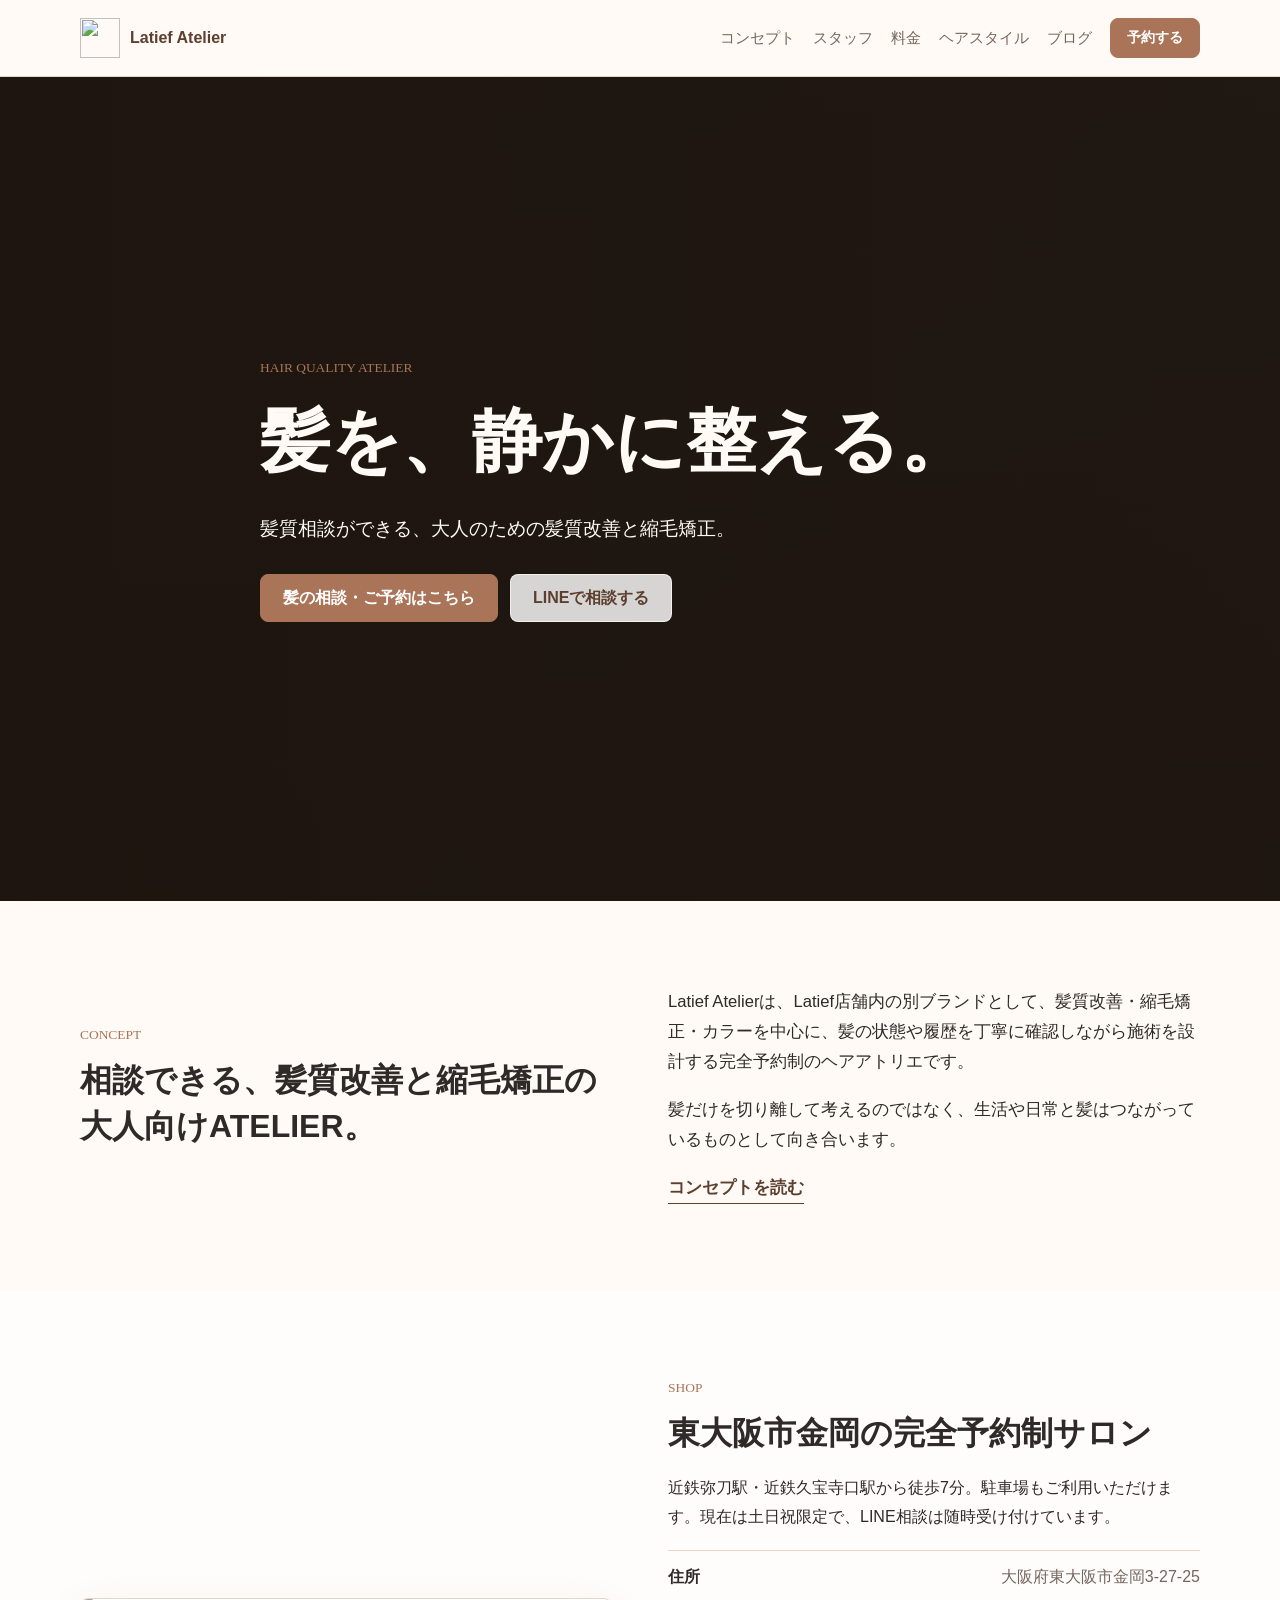
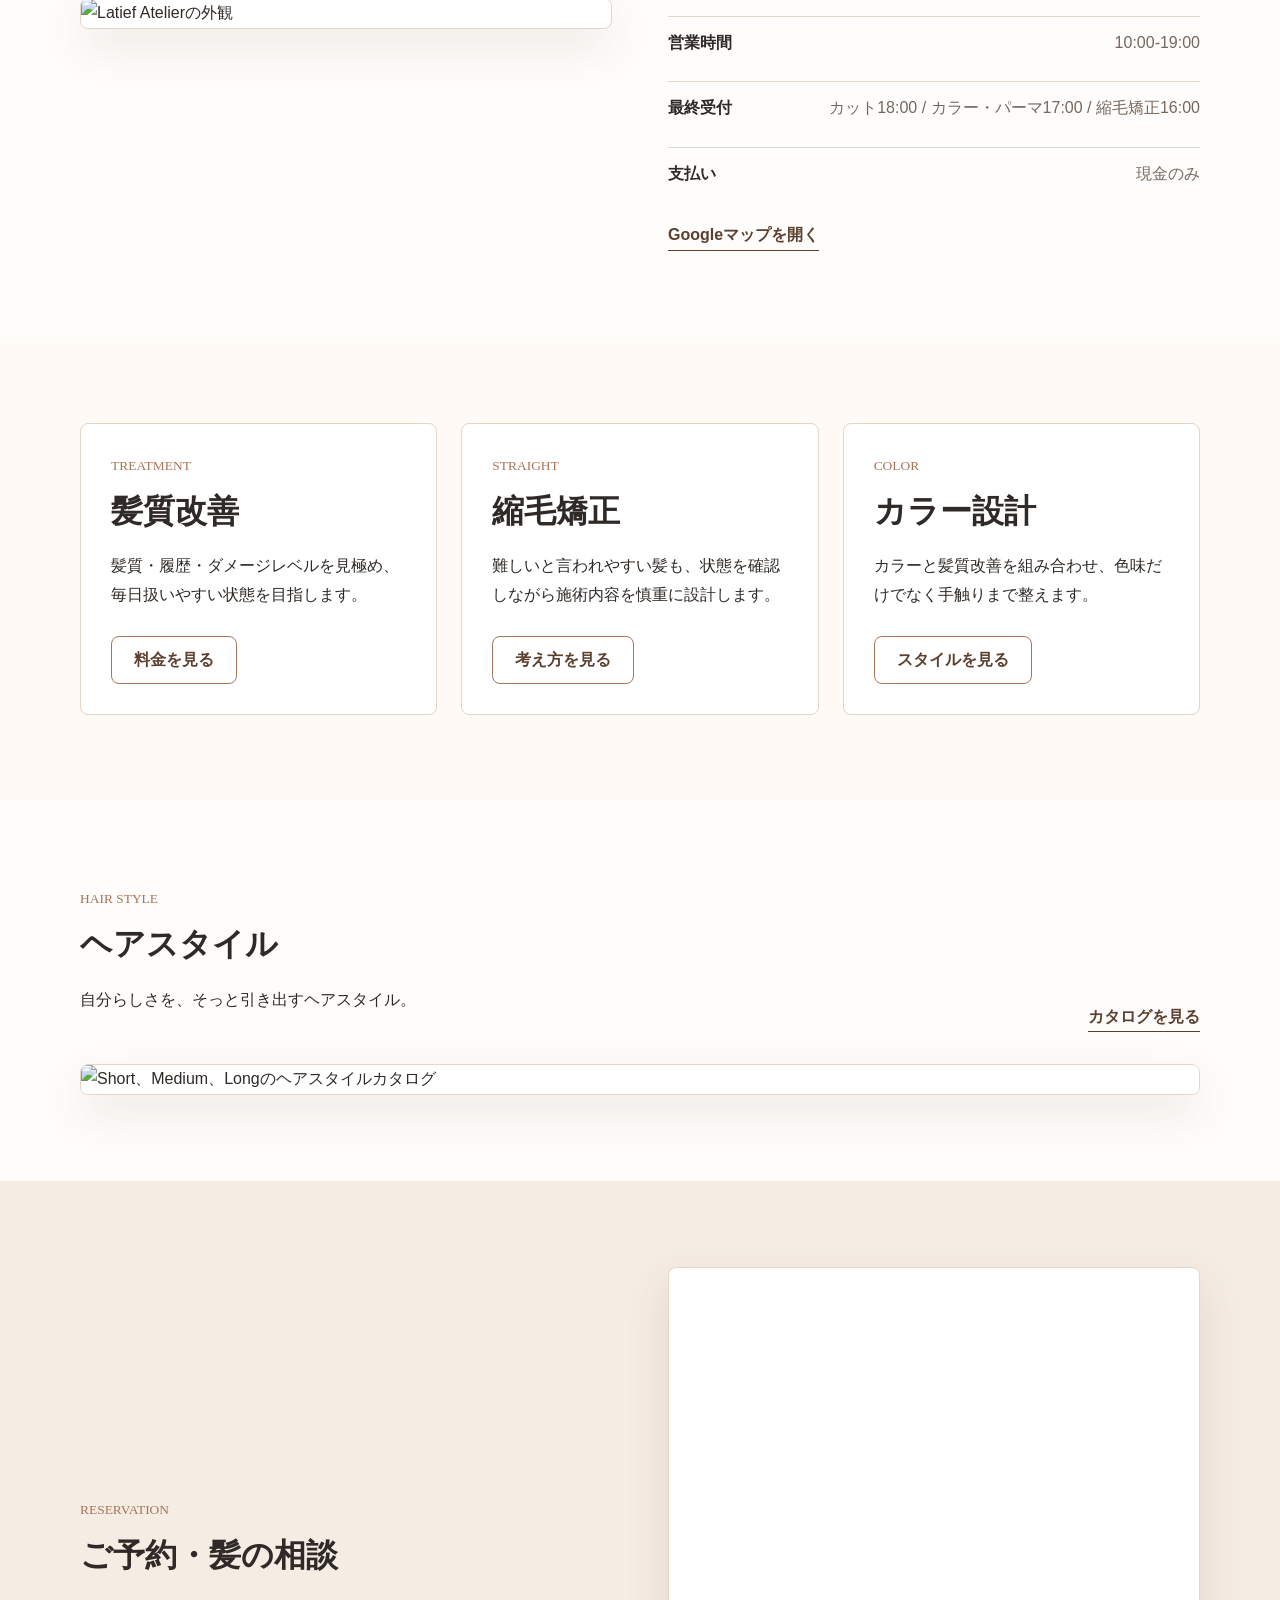
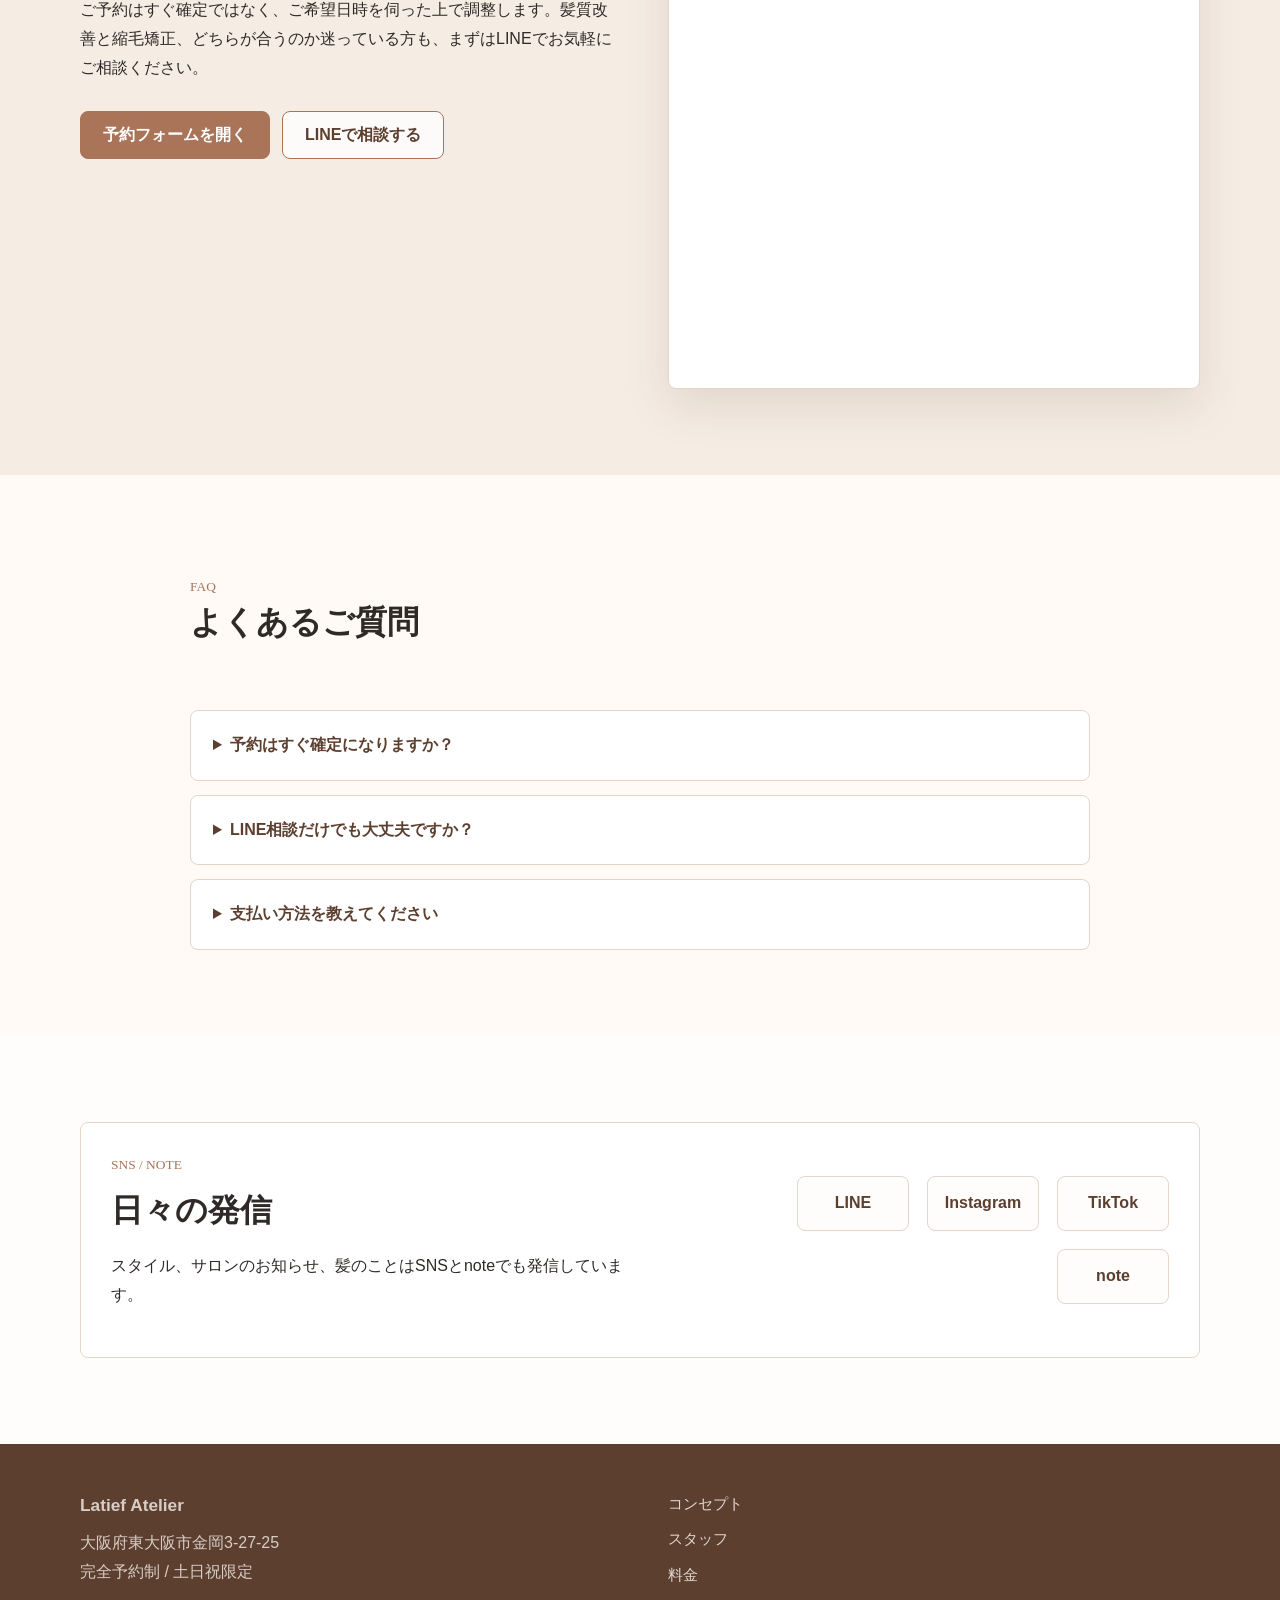
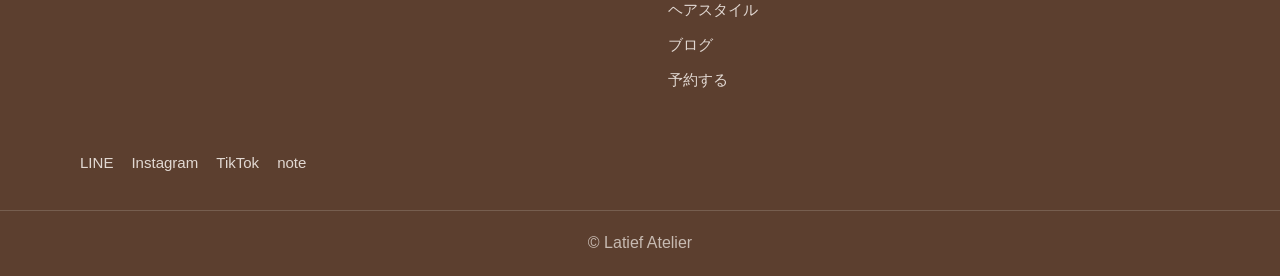
==== index.html @ a0f17d25 "Publish Latief Atelier website" ====
<!DOCTYPE html>
<html lang="ja">
<head>
  <meta charset="UTF-8">
  <meta name="viewport" content="width=device-width, initial-scale=1.0">
  <title>Latief Atelier | 東大阪の髪質改善・縮毛矯正ヘアアトリエ</title>
  <meta name="description" content="Latief Atelierは東大阪市金岡の完全予約制ヘアアトリエです。髪質改善、縮毛矯正、カラー設計を中心に、大人の髪悩みに丁寧に向き合います。">
  <meta name="robots" content="noindex, nofollow">
  <meta property="og:title" content="Latief Atelier | 東大阪の髪質改善・縮毛矯正ヘアアトリエ">
  <meta property="og:description" content="相談できる、髪質改善と縮毛矯正の大人向けATELIER。">
  <meta property="og:type" content="website">
  <link rel="stylesheet" href="stylesheet.css">
</head>
<body>
  <header class="site-header">
    <div class="container header-inner">
      <a class="site-logo" href="index.html" aria-label="Latief Atelier トップページへ">
        <img src="assets/images/ロゴアイコン.png" alt="" width="40" height="40">
        <span>Latief Atelier</span>
      </a>
      <button class="nav-toggle" type="button" aria-controls="global-nav" aria-expanded="false">
        <span class="nav-toggle-line"></span>
        <span class="sr-only">メニューを開閉</span>
      </button>
      <nav id="global-nav" class="global-nav" aria-label="グローバルナビゲーション">
        <a href="concept.html">コンセプト</a>
        <a href="staff.html">スタッフ</a>
        <a href="pricing.html">料金</a>
        <a href="hairstyle.html">ヘアスタイル</a>
        <a href="blog.html">ブログ</a>
        <a class="button button-small" href="#reservation">予約する</a>
      </nav>
    </div>
  </header>

  <main>
    <section class="hero hero-video">
      <video class="hero-video-media" autoplay muted loop playsinline preload="metadata" poster="assets/images/店の画像横.png" aria-label="Latief Atelierのイメージ動画">
        <source src="assets/videos/美容動画トップ (1).mp4" type="video/mp4">
      </video>
      <div class="hero-shade" aria-hidden="true"></div>
      <div class="container hero-content">
        <p class="eyebrow">Hair quality atelier</p>
        <h1>髪を、静かに整える。</h1>
        <p>髪質相談ができる、大人のための髪質改善と縮毛矯正。</p>
        <div class="hero-actions">
          <a class="button" href="#reservation">髪の相談・ご予約はこちら</a>
          <a class="button button-secondary hero-line" href="https://lin.ee/6GPeVmwn" target="_blank" rel="noopener noreferrer">LINEで相談する</a>
        </div>
      </div>
    </section>

    <section class="section section-intro">
      <div class="container section-grid">
        <div>
          <p class="eyebrow">Concept</p>
          <h2>相談できる、髪質改善と縮毛矯正の大人向けATELIER。</h2>
        </div>
        <div class="lead-block">
          <p>Latief Atelierは、Latief店舗内の別ブランドとして、髪質改善・縮毛矯正・カラーを中心に、髪の状態や履歴を丁寧に確認しながら施術を設計する完全予約制のヘアアトリエです。</p>
          <p>髪だけを切り離して考えるのではなく、生活や日常と髪はつながっているものとして向き合います。</p>
          <a class="text-link" href="concept.html">コンセプトを読む</a>
        </div>
      </div>
    </section>

    <section class="section section-soft">
      <div class="container atelier-grid">
        <div class="image-frame">
          <img src="assets/images/店の画像横.png" alt="Latief Atelierの外観">
        </div>
        <div>
          <p class="eyebrow">Shop</p>
          <h2>東大阪市金岡の完全予約制サロン</h2>
          <p>近鉄弥刀駅・近鉄久宝寺口駅から徒歩7分。駐車場もご利用いただけます。現在は土日祝限定で、LINE相談は随時受け付けています。</p>
          <dl class="info-list">
            <div><dt>住所</dt><dd>大阪府東大阪市金岡3-27-25</dd></div>
            <div><dt>営業時間</dt><dd>10:00-19:00</dd></div>
            <div><dt>最終受付</dt><dd>カット18:00 / カラー・パーマ17:00 / 縮毛矯正16:00</dd></div>
            <div><dt>支払い</dt><dd>現金のみ</dd></div>
          </dl>
          <a class="text-link" href="https://maps.app.goo.gl/Fzugw7gSboFW49Jr8?g_st=ic" target="_blank" rel="noopener noreferrer">Googleマップを開く</a>
        </div>
      </div>
    </section>

    <section class="section">
      <div class="container card-grid three-columns">
        <article class="feature-card">
          <p class="eyebrow">Treatment</p>
          <h2>髪質改善</h2>
          <p>髪質・履歴・ダメージレベルを見極め、毎日扱いやすい状態を目指します。</p>
          <a class="button button-secondary" href="pricing.html">料金を見る</a>
        </article>
        <article class="feature-card">
          <p class="eyebrow">Straight</p>
          <h2>縮毛矯正</h2>
          <p>難しいと言われやすい髪も、状態を確認しながら施術内容を慎重に設計します。</p>
          <a class="button button-secondary" href="concept.html">考え方を見る</a>
        </article>
        <article class="feature-card">
          <p class="eyebrow">Color</p>
          <h2>カラー設計</h2>
          <p>カラーと髪質改善を組み合わせ、色味だけでなく手触りまで整えます。</p>
          <a class="button button-secondary" href="hairstyle.html">スタイルを見る</a>
        </article>
      </div>
    </section>

    <section class="section section-soft">
      <div class="container">
        <div class="section-heading section-heading-row">
          <div>
            <p class="eyebrow">Hair style</p>
            <h2>ヘアスタイル</h2>
            <p>自分らしさを、そっと引き出すヘアスタイル。</p>
          </div>
          <a class="text-link" href="hairstyle.html">カタログを見る</a>
        </div>
        <div class="style-preview">
          <img src="assets/images/ヘアカタログ３つ.png" alt="Short、Medium、Longのヘアスタイルカタログ">
        </div>
      </div>
    </section>

    <section id="reservation" class="section section-accent">
      <div class="container reservation-layout">
        <div>
          <p class="eyebrow">Reservation</p>
          <h2>ご予約・髪の相談</h2>
          <p>ご予約はすぐ確定ではなく、ご希望日時を伺った上で調整します。髪質改善と縮毛矯正、どちらが合うのか迷っている方も、まずはLINEでお気軽にご相談ください。</p>
          <div class="hero-actions">
            <a class="button" href="https://docs.google.com/forms/d/e/1FAIpQLSenfjEN9BArRA2PpPxyo5vL9c3WmB7zXqXQNt8PEVHBXvngTw/viewform?usp=header" target="_blank" rel="noopener noreferrer">予約フォームを開く</a>
            <a class="button button-secondary" href="https://lin.ee/6GPeVmwn" target="_blank" rel="noopener noreferrer">LINEで相談する</a>
          </div>
        </div>
        <div class="form-shell">
          <iframe
            src="https://docs.google.com/forms/d/e/1FAIpQLSenfjEN9BArRA2PpPxyo5vL9c3WmB7zXqXQNt8PEVHBXvngTw/viewform?usp=header"
            title="予約フォーム"
            width="100%"
            height="720"
            frameborder="0"
            marginheight="0"
            marginwidth="0">
            読み込んでいます...
          </iframe>
        </div>
      </div>
    </section>

    <section class="section">
      <div class="container faq-list">
        <div class="section-heading">
          <p class="eyebrow">FAQ</p>
          <h2>よくあるご質問</h2>
        </div>
        <details>
          <summary>予約はすぐ確定になりますか？</summary>
          <p>ご希望日時を3つほどお送りいただき、その中からお互いの都合が合う日時を調整した上で、本予約確定のご連絡をお返ししております。</p>
        </details>
        <details>
          <summary>LINE相談だけでも大丈夫ですか？</summary>
          <p>もちろん大丈夫です。髪質改善と縮毛矯正の違い、ダメージ毛への施術、癖やエイジングによる変化など、お気軽にご相談ください。</p>
        </details>
        <details>
          <summary>支払い方法を教えてください</summary>
          <p>現在は現金のみのお支払いとなっております。今後変更がある場合はLINEまたはホームページにてお知らせいたします。</p>
        </details>
      </div>
    </section>

    <section class="section section-soft">
      <div class="container sns-panel">
        <div>
          <p class="eyebrow">SNS / note</p>
          <h2>日々の発信</h2>
          <p>スタイル、サロンのお知らせ、髪のことはSNSとnoteでも発信しています。</p>
        </div>
        <div class="sns-links" aria-label="SNSリンク">
          <a href="https://lin.ee/6GPeVmwn" target="_blank" rel="noopener noreferrer" class="sns-link">LINE</a>
          <a href="https://www.instagram.com/latief_atelier?igsh=MW42ZXM1Z3Rob2Y1cg%3D%3D&utm_source=qr" target="_blank" rel="noopener noreferrer" class="sns-link">Instagram</a>
          <a href="https://www.tiktok.com/@latiefatelier8?_r=1&_t=ZS-96b59ofkvR6" target="_blank" rel="noopener noreferrer" class="sns-link">TikTok</a>
          <a href="https://note.com/brave_phlox2184" target="_blank" rel="noopener noreferrer" class="sns-link">note</a>
        </div>
      </div>
    </section>
  </main>

  <footer class="site-footer">
    <div class="container footer-grid">
      <div>
        <p class="footer-logo">Latief Atelier</p>
        <p>大阪府東大阪市金岡3-27-25<br>完全予約制 / 土日祝限定</p>
      </div>
      <nav class="footer-nav" aria-label="フッターナビゲーション">
        <a href="concept.html">コンセプト</a>
        <a href="staff.html">スタッフ</a>
        <a href="pricing.html">料金</a>
        <a href="hairstyle.html">ヘアスタイル</a>
        <a href="blog.html">ブログ</a>
        <a href="#reservation">予約する</a>
      </nav>
      <div class="footer-sns">
        <a href="https://lin.ee/6GPeVmwn" target="_blank" rel="noopener noreferrer">LINE</a>
        <a href="https://www.instagram.com/latief_atelier?igsh=MW42ZXM1Z3Rob2Y1cg%3D%3D&utm_source=qr" target="_blank" rel="noopener noreferrer">Instagram</a>
        <a href="https://www.tiktok.com/@latiefatelier8?_r=1&_t=ZS-96b59ofkvR6" target="_blank" rel="noopener noreferrer">TikTok</a>
        <a href="https://note.com/brave_phlox2184" target="_blank" rel="noopener noreferrer">note</a>
      </div>
    </div>
    <p class="copyright">&copy; Latief Atelier</p>
  </footer>

  <script src="script.js"></script>
</body>
</html>
---- stylesheet.css ----
:root {
  --color-base: #fffaf6;
  --color-surface: #ffffff;
  --color-soft: #f5ece4;
  --color-accent: #ead8c8;
  --color-main: #a97458;
  --color-main-dark: #5c3f2f;
  --color-green: #486f4a;
  --color-text: #2f2a27;
  --color-muted: #75675f;
  --color-line: #e4d5c8;
  --shadow-soft: 0 18px 45px rgba(91, 64, 45, 0.12);
  --content-width: 1120px;
  --radius: 8px;
  --header-height: 76px;
}

* {
  box-sizing: border-box;
}

html {
  scroll-behavior: smooth;
}

body {
  margin: 0;
  color: var(--color-text);
  font-family: "Hiragino Kaku Gothic ProN", "Yu Gothic", "Meiryo", sans-serif;
  line-height: 1.8;
  background: var(--color-base);
}

body.nav-open {
  overflow: hidden;
}

a {
  color: inherit;
  text-decoration: none;
}

a:hover {
  color: var(--color-main);
}

a:focus-visible,
button:focus-visible,
iframe:focus-visible,
video:focus-visible,
summary:focus-visible {
  outline: 3px solid rgba(169, 116, 88, 0.45);
  outline-offset: 4px;
}

img,
video {
  max-width: 100%;
}

img {
  display: block;
  height: auto;
}

h1,
h2,
h3,
p {
  margin-top: 0;
}

h1,
h2,
h3 {
  line-height: 1.45;
  letter-spacing: 0;
}

h1 {
  margin-bottom: 20px;
  font-size: 3.4rem;
  font-weight: 600;
}

h2 {
  margin-bottom: 18px;
  font-size: 2rem;
  font-weight: 600;
}

h3 {
  margin-bottom: 8px;
  font-size: 1.08rem;
}

p {
  margin-bottom: 18px;
}

.container {
  width: min(100% - 32px, var(--content-width));
  margin-inline: auto;
}

.sr-only {
  position: absolute;
  width: 1px;
  height: 1px;
  padding: 0;
  overflow: hidden;
  clip: rect(0, 0, 0, 0);
  white-space: nowrap;
  border: 0;
}

.site-header {
  position: sticky;
  top: 0;
  z-index: 30;
  min-height: var(--header-height);
  background: rgba(255, 250, 246, 0.94);
  border-bottom: 1px solid var(--color-line);
  backdrop-filter: blur(14px);
}

.header-inner {
  display: flex;
  align-items: center;
  justify-content: space-between;
  min-height: var(--header-height);
  gap: 22px;
}

.site-logo {
  display: inline-flex;
  align-items: center;
  gap: 10px;
  color: var(--color-main-dark);
  font-weight: 700;
}

.site-logo img {
  width: 40px;
  height: 40px;
  object-fit: contain;
}

.footer-logo {
  margin-bottom: 8px;
  color: #fff;
  font-size: 1.08rem;
  font-weight: 700;
}

.global-nav,
.footer-nav,
.footer-sns,
.sns-links {
  display: flex;
  align-items: center;
  gap: 18px;
}

.global-nav a:not(.button),
.footer-nav a,
.footer-sns a {
  font-size: 0.94rem;
  color: var(--color-muted);
}

.global-nav a[aria-current="page"] {
  color: var(--color-main-dark);
  font-weight: 700;
}

.nav-toggle {
  display: none;
  width: 44px;
  height: 44px;
  padding: 0;
  border: 1px solid var(--color-line);
  border-radius: var(--radius);
  background: var(--color-surface);
}

.nav-toggle-line,
.nav-toggle-line::before,
.nav-toggle-line::after {
  display: block;
  width: 20px;
  height: 2px;
  background: var(--color-main-dark);
  border-radius: 999px;
}

.nav-toggle-line {
  position: relative;
  margin: auto;
}

.nav-toggle-line::before,
.nav-toggle-line::after {
  position: absolute;
  left: 0;
  content: "";
}

.nav-toggle-line::before {
  top: -7px;
}

.nav-toggle-line::after {
  top: 7px;
}

.button {
  display: inline-flex;
  align-items: center;
  justify-content: center;
  min-height: 48px;
  padding: 12px 22px;
  border: 1px solid var(--color-main);
  border-radius: var(--radius);
  color: #fff;
  font-weight: 700;
  line-height: 1.35;
  background: var(--color-main);
  transition: transform 160ms ease, background 160ms ease, color 160ms ease;
}

.button:hover {
  color: #fff;
  background: var(--color-main-dark);
  transform: translateY(-1px);
}

.button-secondary {
  color: var(--color-main-dark);
  background: rgba(255, 255, 255, 0.82);
}

.button-secondary:hover {
  color: #fff;
}

.button-small {
  min-height: 40px;
  padding: 9px 16px;
  font-size: 0.9rem;
}

.text-link {
  display: inline-flex;
  align-items: center;
  color: var(--color-main-dark);
  font-weight: 700;
  border-bottom: 1px solid currentColor;
}

.eyebrow {
  margin-bottom: 10px;
  color: var(--color-main);
  font-family: Georgia, "Times New Roman", serif;
  font-size: 0.84rem;
  letter-spacing: 0;
  text-transform: uppercase;
}

.hero-video {
  position: relative;
  display: grid;
  align-items: center;
  min-height: calc(100svh - var(--header-height));
  overflow: hidden;
  color: #fffaf6;
  background: #201913;
}

.hero-video-media,
.hero-shade {
  position: absolute;
  inset: 0;
  width: 100%;
  height: 100%;
}

.hero-video-media {
  object-fit: cover;
}

.hero-shade {
  background:
    linear-gradient(90deg, rgba(29, 20, 14, 0.74), rgba(29, 20, 14, 0.28) 58%, rgba(29, 20, 14, 0.12)),
    linear-gradient(180deg, rgba(29, 20, 14, 0.18), rgba(29, 20, 14, 0.44));
}

.hero-content {
  position: relative;
  z-index: 1;
  max-width: 760px;
  padding-top: 70px;
  padding-bottom: 70px;
}

.hero-content h1 {
  font-size: 4.4rem;
}

.hero-content p:not(.eyebrow) {
  max-width: 560px;
  font-size: 1.18rem;
}

.hero-actions {
  display: flex;
  flex-wrap: wrap;
  gap: 12px;
  margin-top: 28px;
}

.hero-line {
  border-color: rgba(255, 250, 246, 0.72);
}

.section {
  padding: 86px 0;
}

.section-intro {
  background: var(--color-base);
}

.section-accent {
  background: var(--color-soft);
}

.section-soft {
  background: #fffdfb;
}

.section-grid,
.atelier-grid,
.concept-layout,
.reservation-layout,
.staff-profile,
.cta-row,
.footer-grid {
  display: grid;
  grid-template-columns: minmax(0, 1fr) minmax(0, 1fr);
  gap: 56px;
  align-items: center;
}

.section-heading {
  max-width: 720px;
  margin-bottom: 32px;
}

.section-heading-row {
  display: flex;
  align-items: end;
  justify-content: space-between;
  max-width: none;
  gap: 20px;
}

.lead-block {
  font-size: 1.04rem;
}

.image-frame,
.style-preview {
  overflow: hidden;
  background: var(--color-surface);
  border: 1px solid var(--color-line);
  border-radius: var(--radius);
  box-shadow: var(--shadow-soft);
}

.image-frame img,
.style-preview img {
  width: 100%;
  height: 100%;
  object-fit: cover;
}

.style-preview img {
  object-fit: contain;
  background: #fff;
}

.portrait-frame {
  align-self: stretch;
}

.portrait-frame img {
  aspect-ratio: 4 / 5;
}

.info-list {
  display: grid;
  gap: 12px;
  margin: 0 0 20px;
}

.info-list div,
.price-list div {
  display: flex;
  justify-content: space-between;
  gap: 20px;
  padding: 12px 0;
  border-top: 1px solid var(--color-line);
}

.info-list dt,
.price-list dt {
  font-weight: 700;
}

.info-list dd,
.price-list dd {
  margin: 0;
  color: var(--color-muted);
  text-align: right;
}

.card-grid {
  display: grid;
  gap: 24px;
}

.three-columns {
  grid-template-columns: repeat(3, minmax(0, 1fr));
}

.feature-card,
.price-group,
.note-guide-card,
.studio-panel,
.sns-panel {
  padding: 30px;
  background: var(--color-surface);
  border: 1px solid var(--color-line);
  border-radius: var(--radius);
}

.feature-card .button {
  margin-top: 8px;
}

.form-shell {
  overflow: hidden;
  background: var(--color-surface);
  border: 1px solid var(--color-line);
  border-radius: var(--radius);
  box-shadow: var(--shadow-soft);
}

.form-shell iframe {
  display: block;
  border: 0;
}

.faq-list {
  display: grid;
  gap: 14px;
  max-width: 900px;
}

.faq-list details {
  padding: 20px 22px;
  background: var(--color-surface);
  border: 1px solid var(--color-line);
  border-radius: var(--radius);
}

.faq-list summary {
  color: var(--color-main-dark);
  font-weight: 700;
  cursor: pointer;
}

.faq-list p {
  margin: 14px 0 0;
}

.page-hero {
  padding: 86px 0;
  background: var(--color-soft);
}

.page-hero .container {
  max-width: 850px;
}

.page-hero-image {
  background:
    linear-gradient(115deg, rgba(255, 250, 246, 0.92), rgba(245, 236, 228, 0.9)),
    var(--color-soft);
}

.staff-profile {
  align-items: stretch;
}

.staff-profile-copy {
  align-self: center;
}

.profile-meta {
  display: flex;
  flex-wrap: wrap;
  gap: 8px;
  margin: 24px 0;
}

.profile-meta span,
.tag {
  display: inline-flex;
  align-items: center;
  min-height: 28px;
  padding: 3px 11px;
  color: var(--color-main-dark);
  font-size: 0.82rem;
  font-weight: 700;
  background: var(--color-accent);
  border-radius: 999px;
}

.price-layout {
  display: grid;
  grid-template-columns: repeat(2, minmax(0, 1fr));
  gap: 24px;
}

.price-list {
  margin: 0;
}

.price-list dd {
  white-space: nowrap;
}

.style-filter {
  display: flex;
  flex-wrap: wrap;
  gap: 10px;
  margin-bottom: 28px;
}

.filter-button {
  min-height: 42px;
  padding: 8px 16px;
  color: var(--color-main-dark);
  font-weight: 700;
  border: 1px solid var(--color-line);
  border-radius: var(--radius);
  background: var(--color-surface);
  cursor: pointer;
}

.filter-button:hover,
.filter-button.is-active {
  color: #fff;
  border-color: var(--color-main);
  background: var(--color-main);
}

.style-grid {
  display: grid;
  grid-template-columns: repeat(3, minmax(0, 1fr));
  gap: 24px;
}

.style-card {
  overflow: hidden;
  background: var(--color-surface);
  border: 1px solid var(--color-line);
  border-radius: var(--radius);
}

.style-card.is-hidden {
  display: none;
}

.style-photo {
  width: 100%;
  aspect-ratio: 3 / 4;
  object-fit: cover;
  border-bottom: 1px solid var(--color-line);
}

.style-card-body {
  padding: 22px;
}

.style-card-body h2 {
  margin-top: 12px;
  font-size: 1.24rem;
}

.compact-cta {
  padding: 48px 0;
}

.studio-panel,
.sns-panel {
  display: flex;
  align-items: center;
  justify-content: space-between;
  gap: 28px;
}

.coming-soon {
  margin: 0;
  color: var(--color-green);
  font-family: Georgia, "Times New Roman", serif;
  font-size: 2rem;
  white-space: nowrap;
}

.sns-links {
  flex-wrap: wrap;
  justify-content: flex-end;
}

.sns-link {
  min-width: 112px;
  padding: 12px 16px;
  color: var(--color-main-dark);
  font-weight: 700;
  text-align: center;
  border: 1px solid var(--color-line);
  border-radius: var(--radius);
  background: #fffdfb;
}

.note-guide {
  max-width: 820px;
}

.note-guide-card {
  padding: 42px;
}

.site-footer {
  color: #f8efe7;
  background: var(--color-main-dark);
}

.site-footer a:hover {
  color: #fff;
}

.footer-grid {
  padding: 46px 0 34px;
  align-items: start;
}

.footer-grid p {
  color: rgba(255, 250, 246, 0.76);
}

.footer-nav,
.footer-sns {
  flex-wrap: wrap;
  align-items: start;
}

.footer-nav {
  flex-direction: column;
  gap: 8px;
}

.footer-sns a,
.footer-nav a {
  color: rgba(255, 250, 246, 0.82);
}

.copyright {
  margin: 0;
  padding: 18px 16px;
  color: rgba(255, 250, 246, 0.66);
  text-align: center;
  border-top: 1px solid rgba(255, 250, 246, 0.16);
}

@media (max-width: 980px) {
  .nav-toggle {
    display: inline-grid;
  }

  .global-nav {
    position: fixed;
    inset: var(--header-height) 0 auto 0;
    display: grid;
    gap: 0;
    padding: 16px;
    background: rgba(255, 250, 246, 0.98);
    border-bottom: 1px solid var(--color-line);
    box-shadow: var(--shadow-soft);
    transform: translateY(-120%);
    transition: transform 180ms ease;
  }

  .global-nav.is-open {
    transform: translateY(0);
  }

  .global-nav a {
    padding: 12px 4px;
  }

  .global-nav .button {
    margin-top: 10px;
  }

  .section-grid,
  .atelier-grid,
  .concept-layout,
  .reservation-layout,
  .staff-profile,
  .cta-row,
  .footer-grid,
  .price-layout,
  .three-columns,
  .style-grid {
    grid-template-columns: 1fr;
  }

  .hero-content h1 {
    font-size: 3.4rem;
  }

  .section-heading-row,
  .studio-panel,
  .sns-panel {
    align-items: flex-start;
    flex-direction: column;
  }

  .sns-links {
    justify-content: flex-start;
  }

  .coming-soon {
    white-space: normal;
  }
}

@media (max-width: 680px) {
  :root {
    --header-height: 68px;
  }

  .container {
    width: min(100% - 24px, var(--content-width));
  }

  h1 {
    font-size: 2.2rem;
  }

  h2 {
    font-size: 1.55rem;
  }

  .site-logo span {
    font-size: 0.95rem;
  }

  .hero-video {
    min-height: 640px;
  }

  .hero-content {
    padding-top: 48px;
    padding-bottom: 48px;
  }

  .hero-content h1 {
    font-size: 2.65rem;
  }

  .hero-content p:not(.eyebrow) {
    font-size: 1rem;
  }

  .section,
  .page-hero {
    padding: 56px 0;
  }

  .hero-actions,
  .sns-links {
    flex-direction: column;
    width: 100%;
  }

  .button,
  .sns-link {
    width: 100%;
  }

  .feature-card,
  .price-group,
  .note-guide-card,
  .studio-panel,
  .sns-panel {
    padding: 22px;
  }

  .info-list div,
  .price-list div {
    display: grid;
    gap: 2px;
  }

  .info-list dd,
  .price-list dd {
    text-align: left;
    white-space: normal;
  }

  .style-filter {
    display: grid;
    grid-template-columns: repeat(2, minmax(0, 1fr));
  }

  .form-shell iframe {
    height: 640px;
  }
}
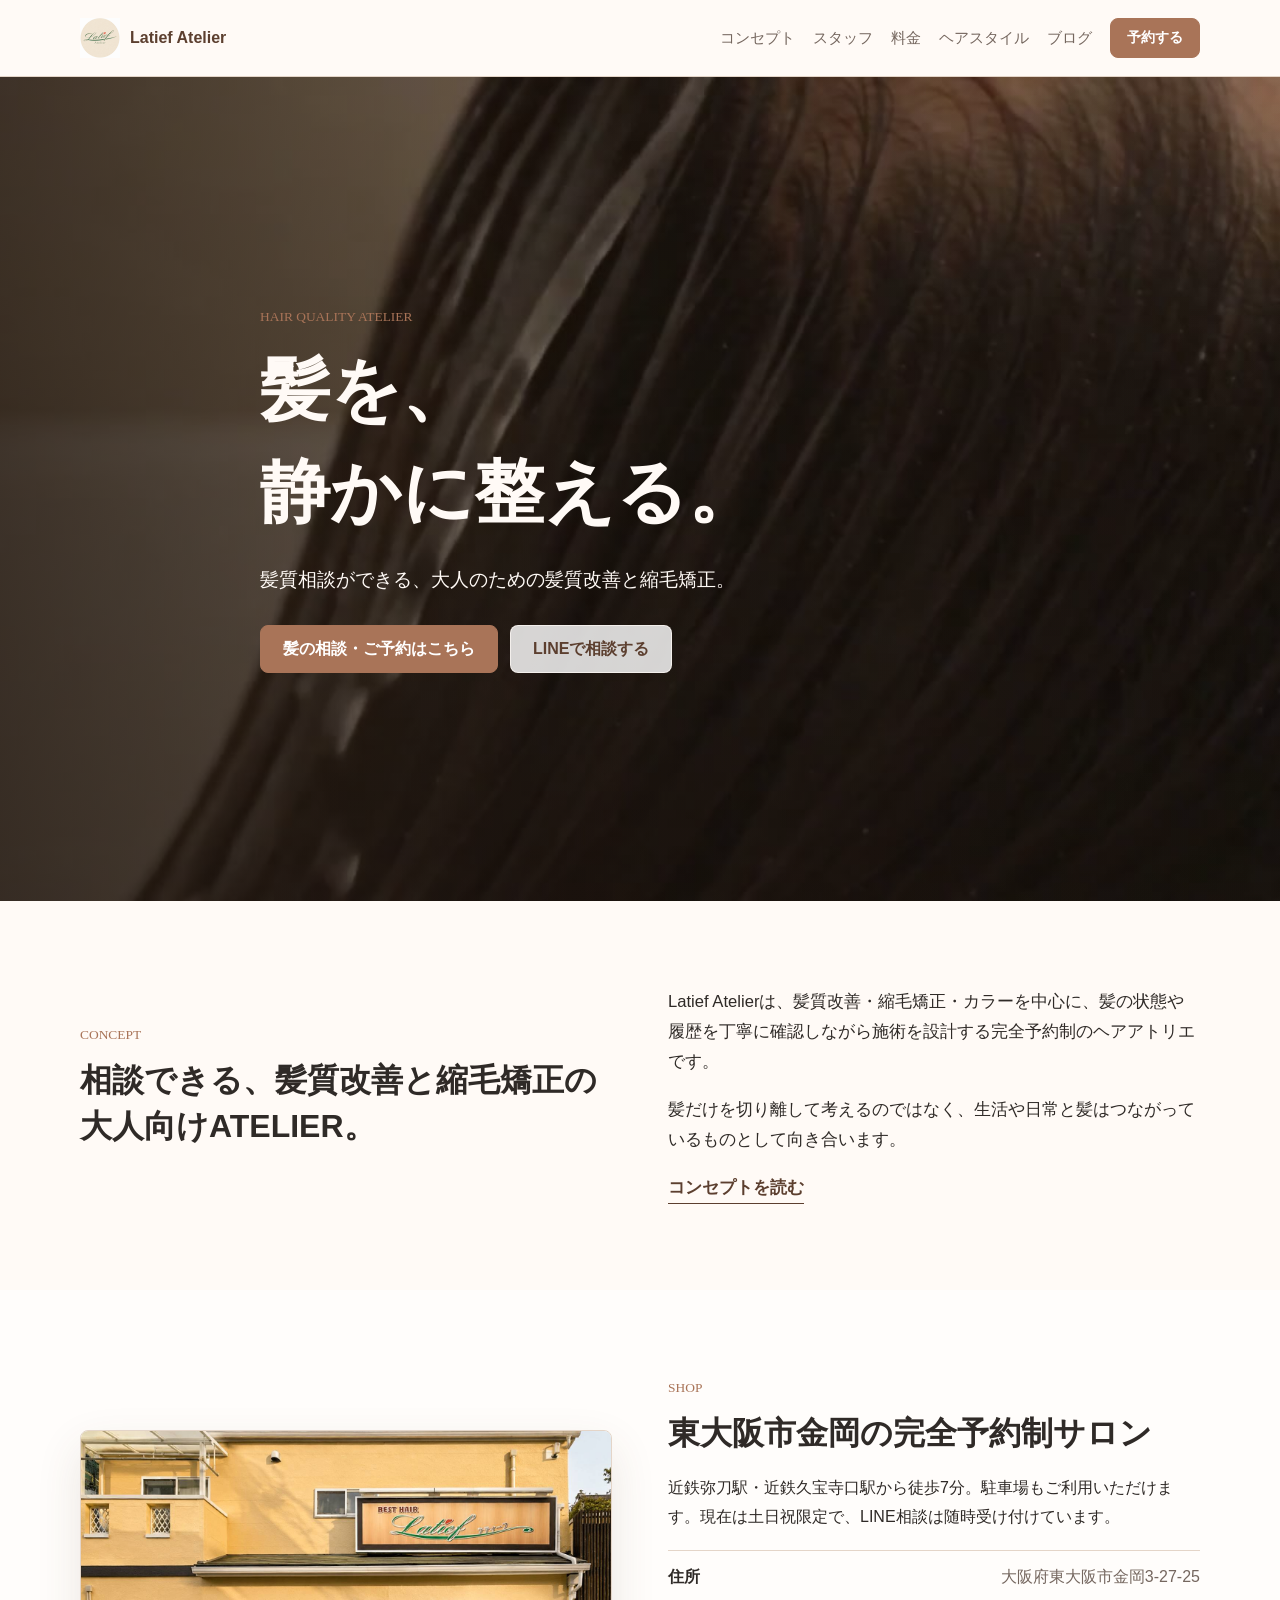
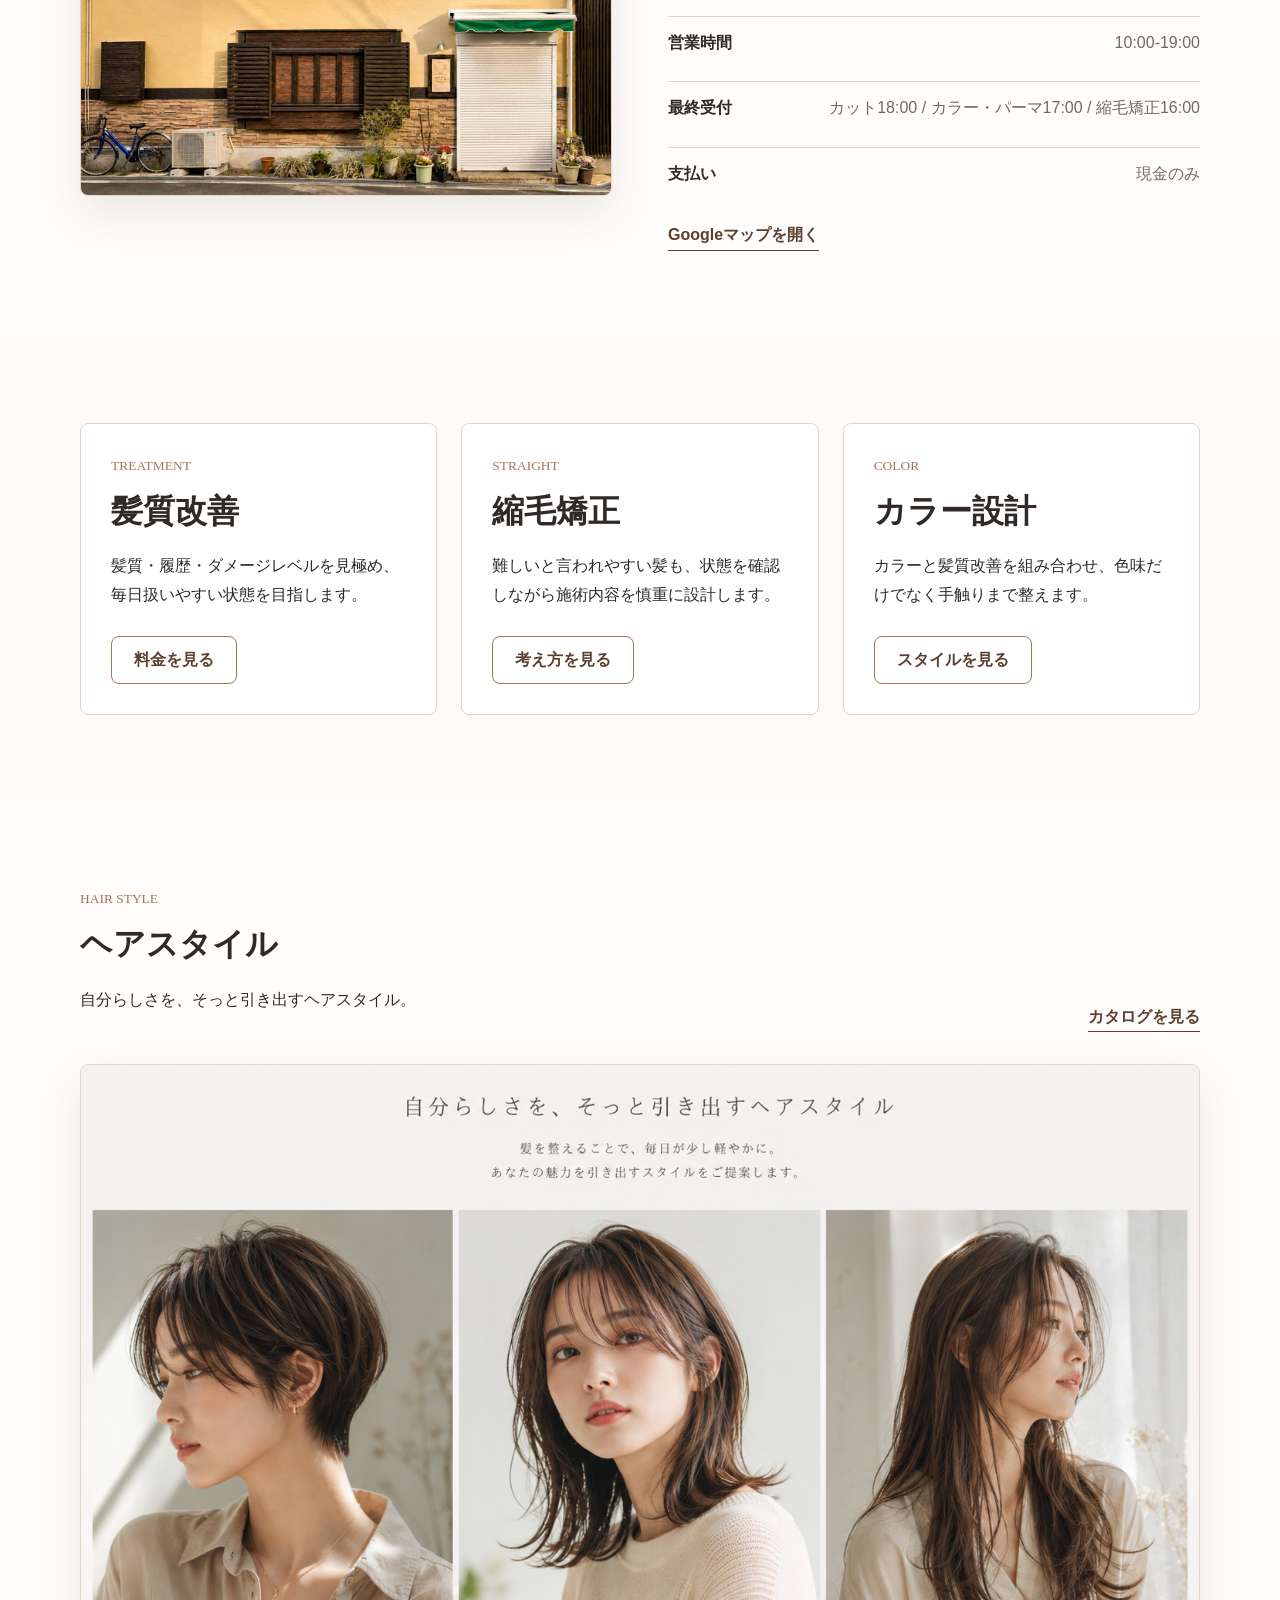
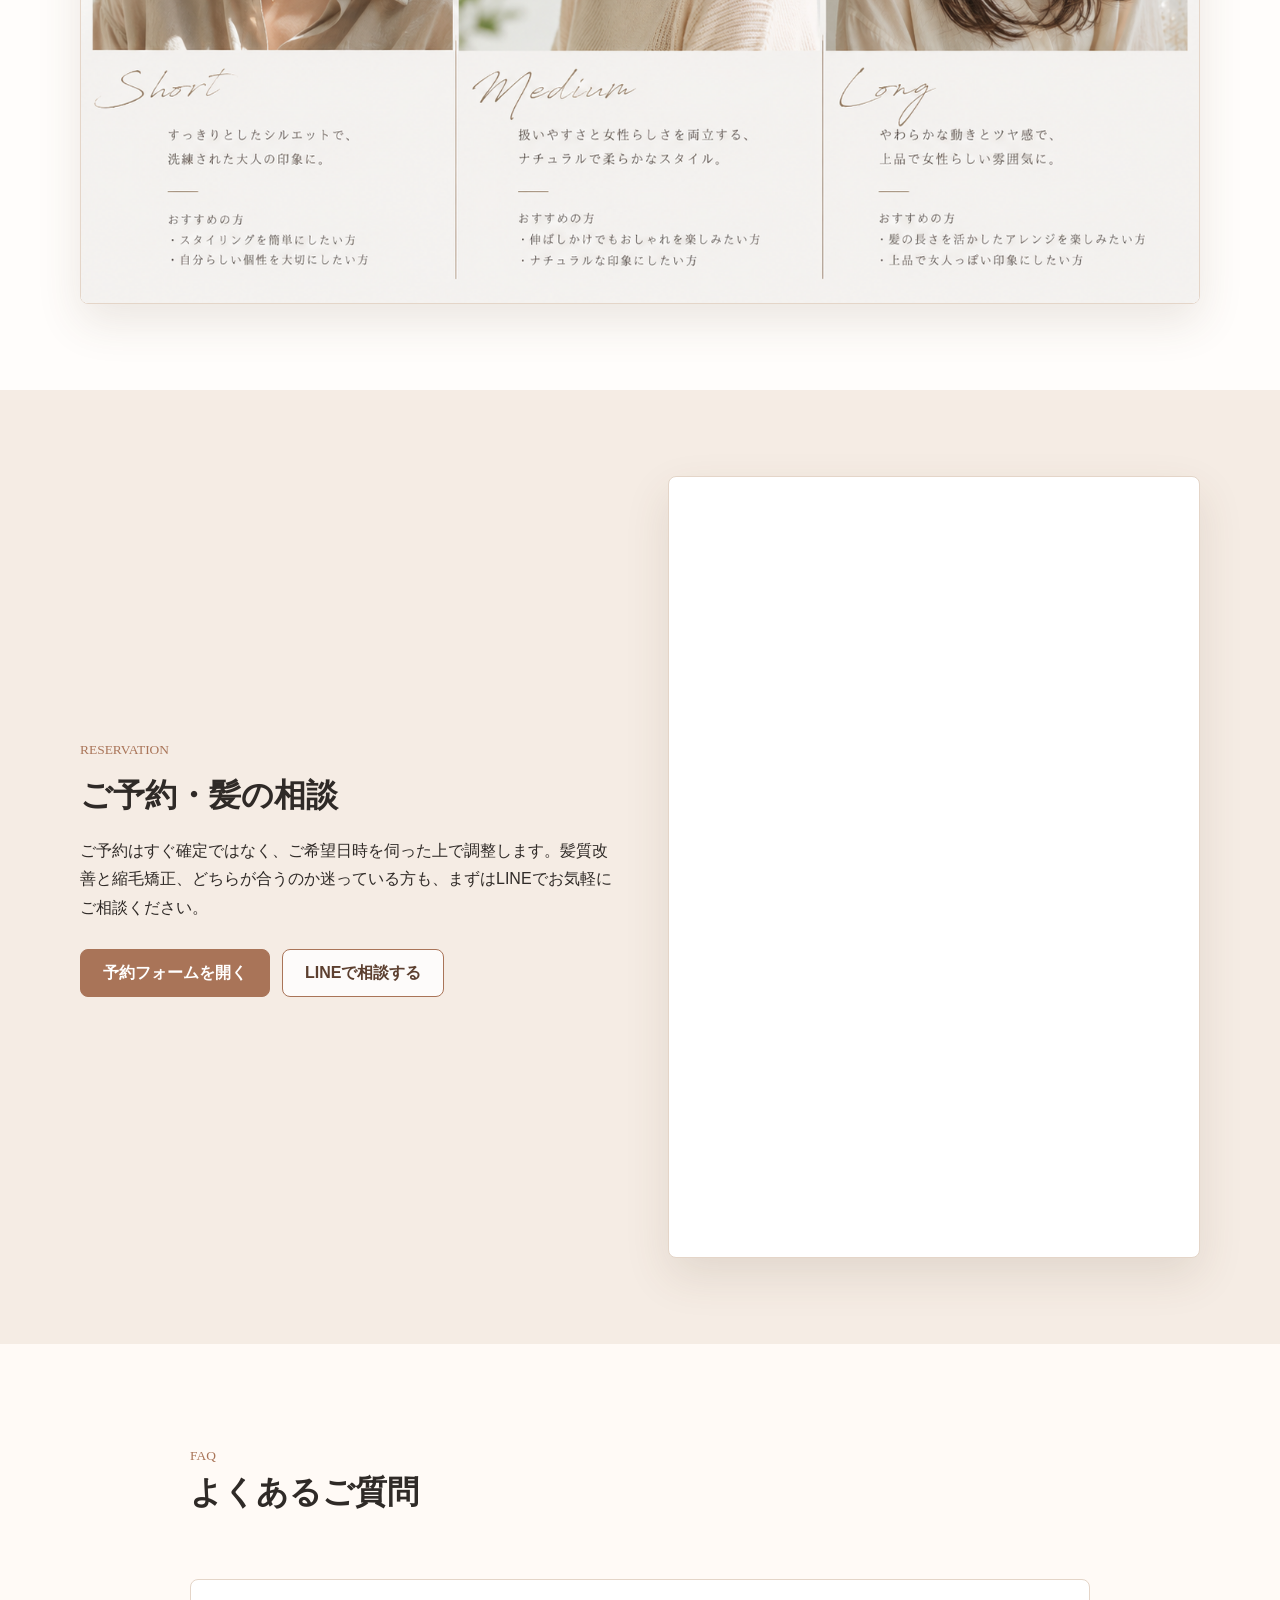
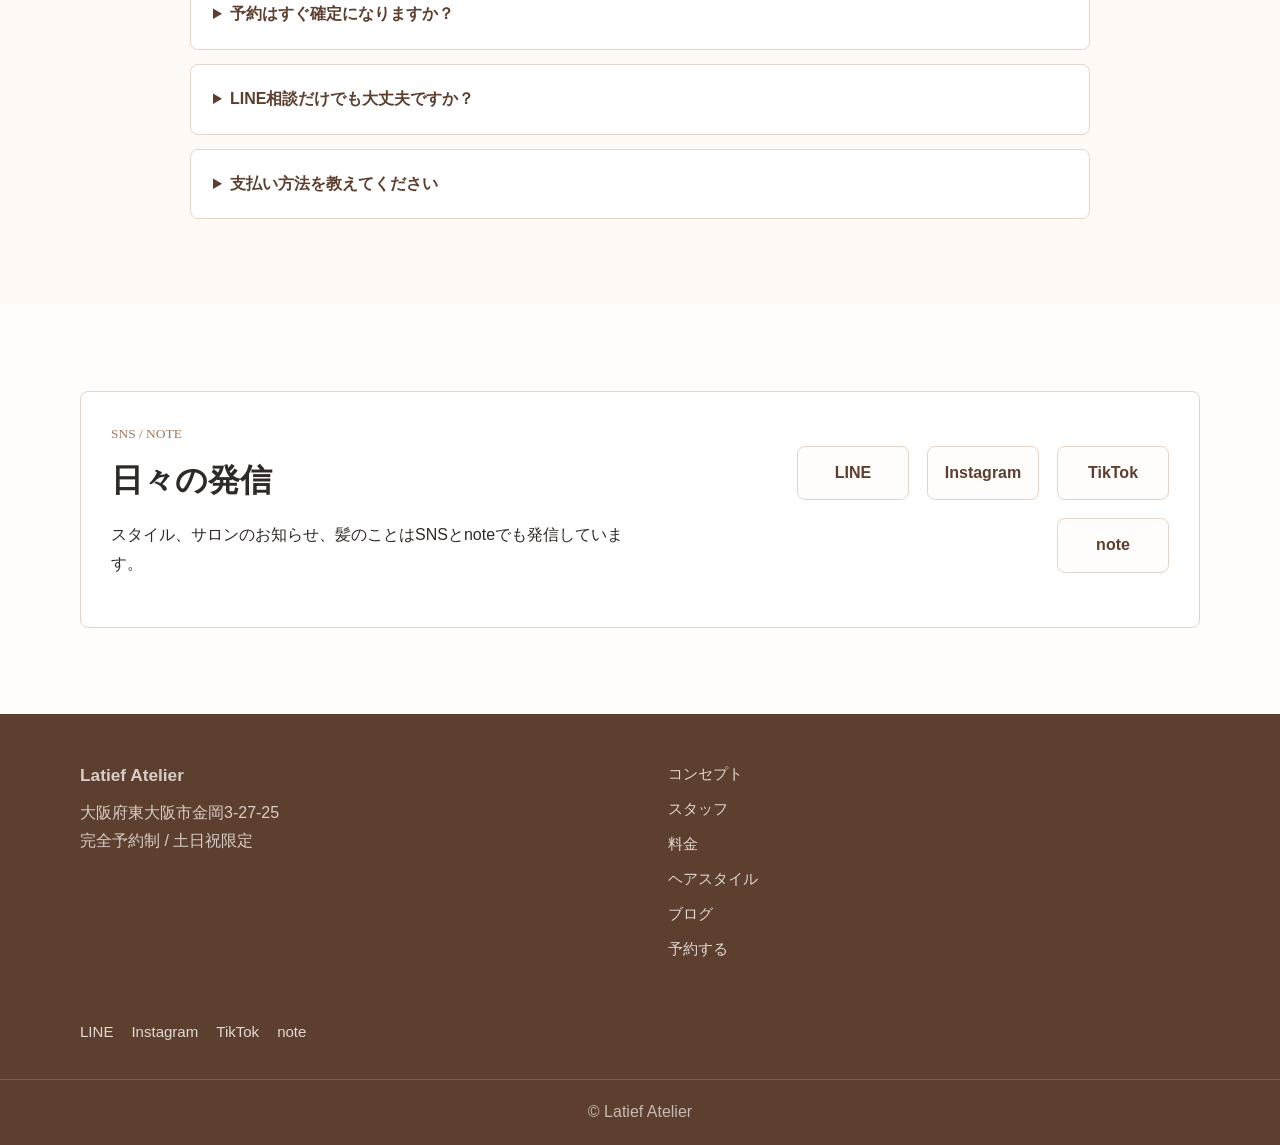
==== commit 8b50dc9a: "Fix mobile layout and refresh assets" ====
--- a/index.html
+++ b/index.html
@@ -9,13 +9,14 @@
   <meta property="og:title" content="Latief Atelier | 東大阪の髪質改善・縮毛矯正ヘアアトリエ">
   <meta property="og:description" content="相談できる、髪質改善と縮毛矯正の大人向けATELIER。">
   <meta property="og:type" content="website">
+  <link rel="preload" href="assets/images/hero-video-poster.jpg" as="image">
   <link rel="stylesheet" href="stylesheet.css">
 </head>
 <body>
   <header class="site-header">
     <div class="container header-inner">
       <a class="site-logo" href="index.html" aria-label="Latief Atelier トップページへ">
-        <img src="assets/images/ロゴアイコン.png" alt="" width="40" height="40">
+        <img src="assets/images/logo-icon.png" alt="" width="40" height="40">
         <span>Latief Atelier</span>
       </a>
       <button class="nav-toggle" type="button" aria-controls="global-nav" aria-expanded="false">
@@ -35,19 +36,24 @@
 
   <main>
     <section class="hero hero-video">
-      <video class="hero-video-media" autoplay muted loop playsinline preload="metadata" poster="assets/images/店の画像横.png" aria-label="Latief Atelierのイメージ動画">
-        <source src="assets/videos/美容動画トップ (1).mp4" type="video/mp4">
+      <video class="hero-video-media" autoplay muted loop playsinline webkit-playsinline preload="auto" poster="assets/images/hero-video-poster.jpg" aria-label="Latief Atelierのイメージ動画">
+        <source src="assets/videos/hero-video.mp4" type="video/mp4">
       </video>
       <div class="hero-shade" aria-hidden="true"></div>
       <div class="container hero-content">
         <p class="eyebrow">Hair quality atelier</p>
-        <h1>髪を、静かに整える。</h1>
-        <p>髪質相談ができる、大人のための髪質改善と縮毛矯正。</p>
+        <h1>髪を、<br>静かに整える。</h1>
+        <p>髪質相談ができる、大人のための<br class="mobile-only">髪質改善と縮毛矯正。</p>
         <div class="hero-actions">
           <a class="button" href="#reservation">髪の相談・ご予約はこちら</a>
           <a class="button button-secondary hero-line" href="https://lin.ee/6GPeVmwn" target="_blank" rel="noopener noreferrer">LINEで相談する</a>
         </div>
       </div>
+    </section>
+
+    <section class="mobile-reserve-bar" aria-label="スマホ用予約導線">
+      <a href="#reservation">予約フォーム</a>
+      <a href="https://lin.ee/6GPeVmwn" target="_blank" rel="noopener noreferrer">LINE相談</a>
     </section>
 
     <section class="section section-intro">
@@ -57,7 +63,7 @@
           <h2>相談できる、髪質改善と縮毛矯正の大人向けATELIER。</h2>
         </div>
         <div class="lead-block">
-          <p>Latief Atelierは、Latief店舗内の別ブランドとして、髪質改善・縮毛矯正・カラーを中心に、髪の状態や履歴を丁寧に確認しながら施術を設計する完全予約制のヘアアトリエです。</p>
+          <p>Latief Atelierは、髪質改善・縮毛矯正・カラーを中心に、髪の状態や履歴を丁寧に確認しながら施術を設計する完全予約制のヘアアトリエです。</p>
           <p>髪だけを切り離して考えるのではなく、生活や日常と髪はつながっているものとして向き合います。</p>
           <a class="text-link" href="concept.html">コンセプトを読む</a>
         </div>
@@ -66,8 +72,8 @@
 
     <section class="section section-soft">
       <div class="container atelier-grid">
-        <div class="image-frame">
-          <img src="assets/images/店の画像横.png" alt="Latief Atelierの外観">
+        <div class="image-frame image-frame-shop">
+          <img src="assets/images/shop-front.jpg" alt="Latief Atelierの店舗正面" loading="lazy" decoding="async">
         </div>
         <div>
           <p class="eyebrow">Shop</p>
@@ -118,28 +124,28 @@
           <a class="text-link" href="hairstyle.html">カタログを見る</a>
         </div>
         <div class="style-preview">
-          <img src="assets/images/ヘアカタログ３つ.png" alt="Short、Medium、Longのヘアスタイルカタログ">
+          <img src="assets/images/hair-catalog.png" alt="Short、Medium、Longのヘアスタイルカタログ" loading="lazy" decoding="async">
         </div>
       </div>
     </section>
 
     <section id="reservation" class="section section-accent">
       <div class="container reservation-layout">
-        <div>
+        <div class="reservation-copy">
           <p class="eyebrow">Reservation</p>
           <h2>ご予約・髪の相談</h2>
           <p>ご予約はすぐ確定ではなく、ご希望日時を伺った上で調整します。髪質改善と縮毛矯正、どちらが合うのか迷っている方も、まずはLINEでお気軽にご相談ください。</p>
-          <div class="hero-actions">
+          <div class="reservation-actions">
             <a class="button" href="https://docs.google.com/forms/d/e/1FAIpQLSenfjEN9BArRA2PpPxyo5vL9c3WmB7zXqXQNt8PEVHBXvngTw/viewform?usp=header" target="_blank" rel="noopener noreferrer">予約フォームを開く</a>
             <a class="button button-secondary" href="https://lin.ee/6GPeVmwn" target="_blank" rel="noopener noreferrer">LINEで相談する</a>
           </div>
         </div>
         <div class="form-shell">
           <iframe
-            src="https://docs.google.com/forms/d/e/1FAIpQLSenfjEN9BArRA2PpPxyo5vL9c3WmB7zXqXQNt8PEVHBXvngTw/viewform?usp=header"
+            src="https://docs.google.com/forms/d/e/1FAIpQLSenfjEN9BArRA2PpPxyo5vL9c3WmB7zXqXQNt8PEVHBXvngTw/viewform?embedded=true"
             title="予約フォーム"
             width="100%"
-            height="720"
+            height="780"
             frameborder="0"
             marginheight="0"
             marginwidth="0">
--- a/stylesheet.css
+++ b/stylesheet.css
@@ -29,6 +29,7 @@
   font-family: "Hiragino Kaku Gothic ProN", "Yu Gothic", "Meiryo", sans-serif;
   line-height: 1.8;
   background: var(--color-base);
+  overflow-x: hidden;
 }
 
 body.nav-open {
@@ -75,6 +76,7 @@
 h3 {
   line-height: 1.45;
   letter-spacing: 0;
+  overflow-wrap: anywhere;
 }
 
 h1 {
@@ -96,6 +98,7 @@
 
 p {
   margin-bottom: 18px;
+  overflow-wrap: anywhere;
 }
 
 .container {
@@ -114,6 +117,10 @@
   border: 0;
 }
 
+.mobile-only {
+  display: none;
+}
+
 .site-header {
   position: sticky;
   top: 0;
@@ -125,6 +132,7 @@
 }
 
 .header-inner {
+  position: relative;
   display: flex;
   align-items: center;
   justify-content: space-between;
@@ -176,6 +184,7 @@
 
 .nav-toggle {
   display: none;
+  flex: 0 0 44px;
   width: 44px;
   height: 44px;
   padding: 0;
@@ -287,6 +296,7 @@
 
 .hero-video-media {
   object-fit: cover;
+  background: #201913 url("assets/images/hero-video-poster.jpg") center / cover no-repeat;
 }
 
 .hero-shade {
@@ -317,6 +327,17 @@
   flex-wrap: wrap;
   gap: 12px;
   margin-top: 28px;
+}
+
+.reservation-actions {
+  display: flex;
+  flex-wrap: wrap;
+  gap: 12px;
+  margin-top: 26px;
+}
+
+.mobile-reserve-bar {
+  display: none;
 }
 
 .hero-line {
@@ -372,6 +393,7 @@
 .image-frame,
 .style-preview {
   overflow: hidden;
+  aspect-ratio: 4 / 3;
   background: var(--color-surface);
   border: 1px solid var(--color-line);
   border-radius: var(--radius);
@@ -383,6 +405,10 @@
   width: 100%;
   height: 100%;
   object-fit: cover;
+}
+
+.image-frame-shop {
+  aspect-ratio: 16 / 11;
 }
 
 .style-preview img {
@@ -460,6 +486,7 @@
 .form-shell iframe {
   display: block;
   border: 0;
+  min-height: 720px;
 }
 
 .faq-list {
@@ -688,7 +715,19 @@
 
 @media (max-width: 980px) {
   .nav-toggle {
-    display: inline-grid;
+    position: static;
+    z-index: 35;
+    display: grid;
+    place-items: center;
+    margin-left: 8px;
+    border-color: var(--color-main);
+    background: var(--color-main);
+  }
+
+  .nav-toggle-line,
+  .nav-toggle-line::before,
+  .nav-toggle-line::after {
+    background: #fff;
   }
 
   .global-nav {
@@ -754,6 +793,10 @@
     --header-height: 68px;
   }
 
+  body {
+    padding-bottom: 72px;
+  }
+
   .container {
     width: min(100% - 24px, var(--content-width));
   }
@@ -771,20 +814,24 @@
   }
 
   .hero-video {
-    min-height: 640px;
+    min-height: calc(100svh - var(--header-height));
   }
 
   .hero-content {
-    padding-top: 48px;
-    padding-bottom: 48px;
+    padding-top: 44px;
+    padding-bottom: 96px;
   }
 
   .hero-content h1 {
-    font-size: 2.65rem;
+    font-size: 2.45rem;
   }
 
   .hero-content p:not(.eyebrow) {
     font-size: 1rem;
+  }
+
+  .mobile-only {
+    display: inline;
   }
 
   .section,
@@ -793,6 +840,7 @@
   }
 
   .hero-actions,
+  .reservation-actions,
   .sns-links {
     flex-direction: column;
     width: 100%;
@@ -828,7 +876,50 @@
     grid-template-columns: repeat(2, minmax(0, 1fr));
   }
 
+  .mobile-reserve-bar {
+    position: fixed;
+    right: 12px;
+    bottom: 12px;
+    left: 12px;
+    z-index: 40;
+    display: grid;
+    grid-template-columns: 1fr 1fr;
+    gap: 8px;
+    padding: 8px;
+    background: rgba(255, 250, 246, 0.94);
+    border: 1px solid var(--color-line);
+    border-radius: var(--radius);
+    box-shadow: var(--shadow-soft);
+    backdrop-filter: blur(12px);
+  }
+
+  .mobile-reserve-bar a {
+    display: grid;
+    place-items: center;
+    min-height: 46px;
+    color: #fff;
+    font-size: 0.9rem;
+    font-weight: 700;
+    background: var(--color-main);
+    border-radius: calc(var(--radius) - 2px);
+  }
+
+  .mobile-reserve-bar a:last-child {
+    color: var(--color-main-dark);
+    background: var(--color-accent);
+  }
+
+  .reservation-layout {
+    gap: 28px;
+  }
+
+  .reservation-copy {
+    position: relative;
+    z-index: 1;
+  }
+
   .form-shell iframe {
-    height: 640px;
-  }
-}
+    height: 680px;
+    min-height: 680px;
+  }
+}
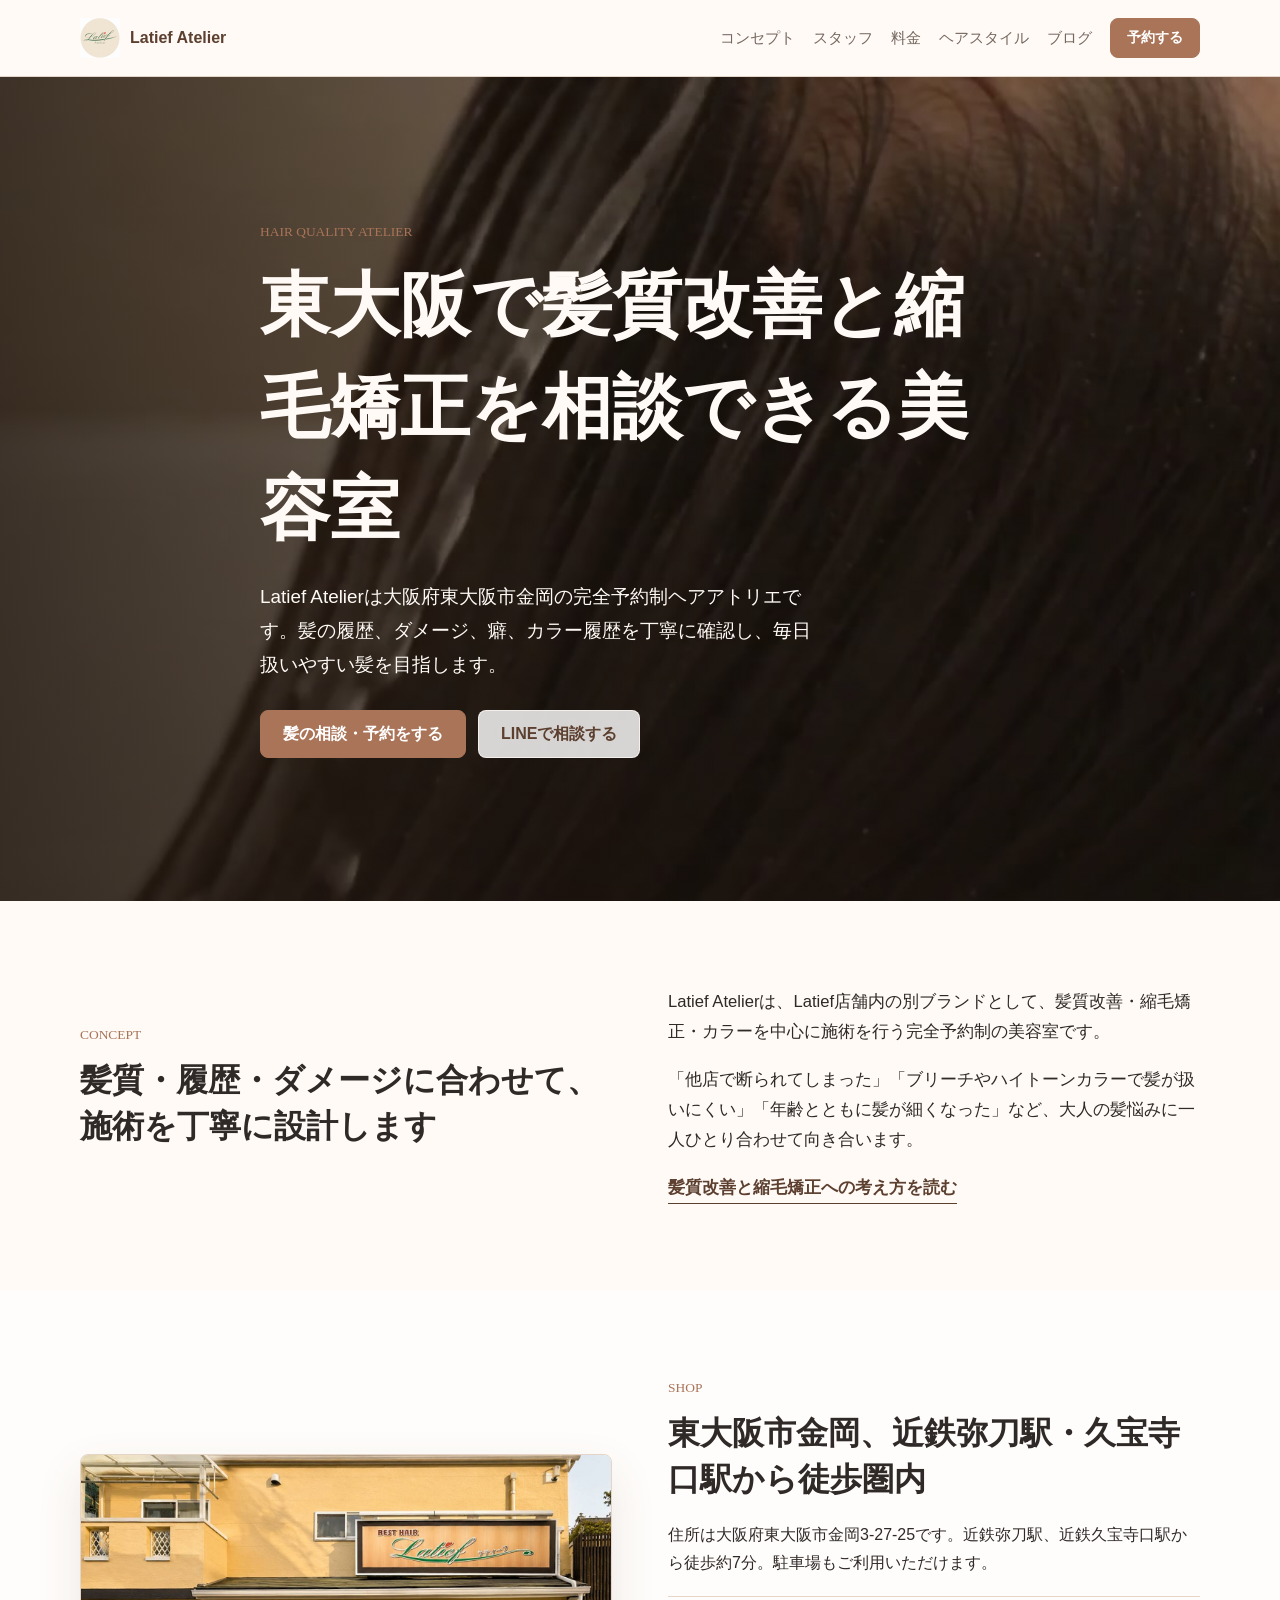
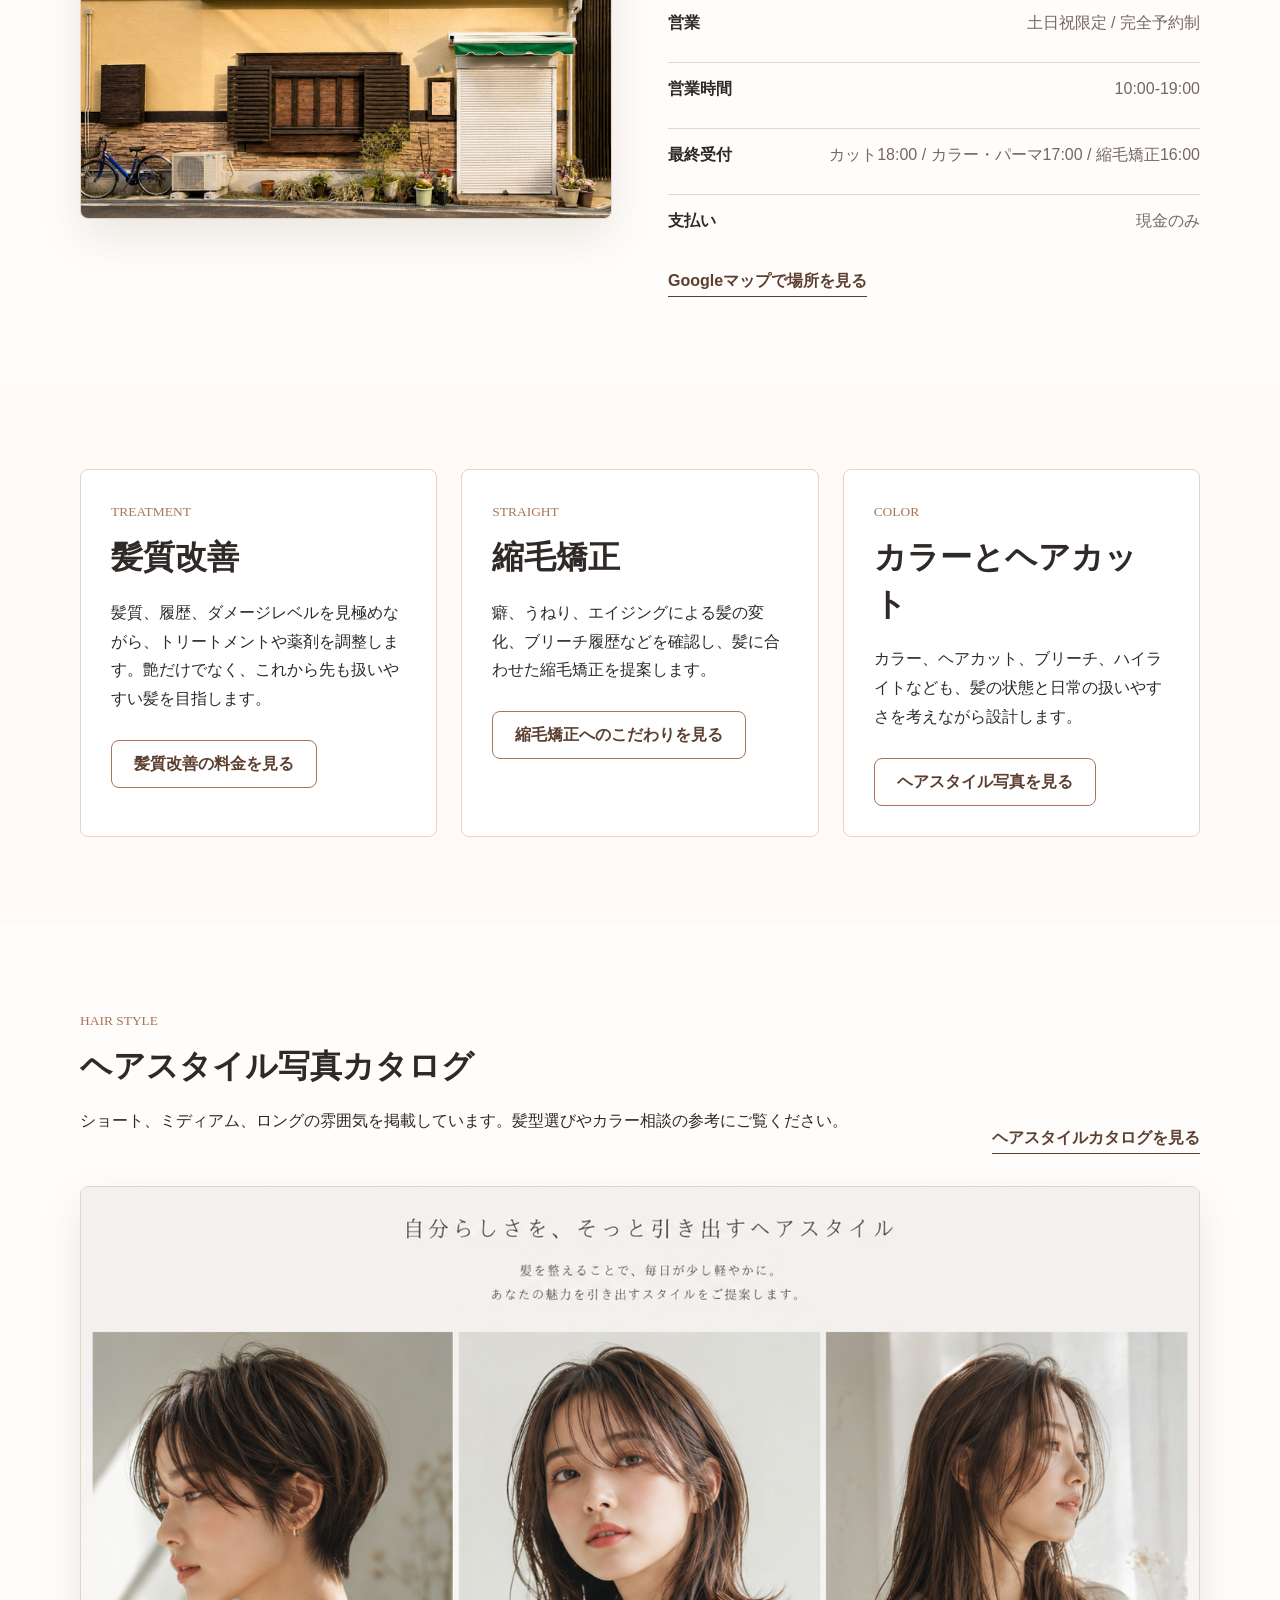
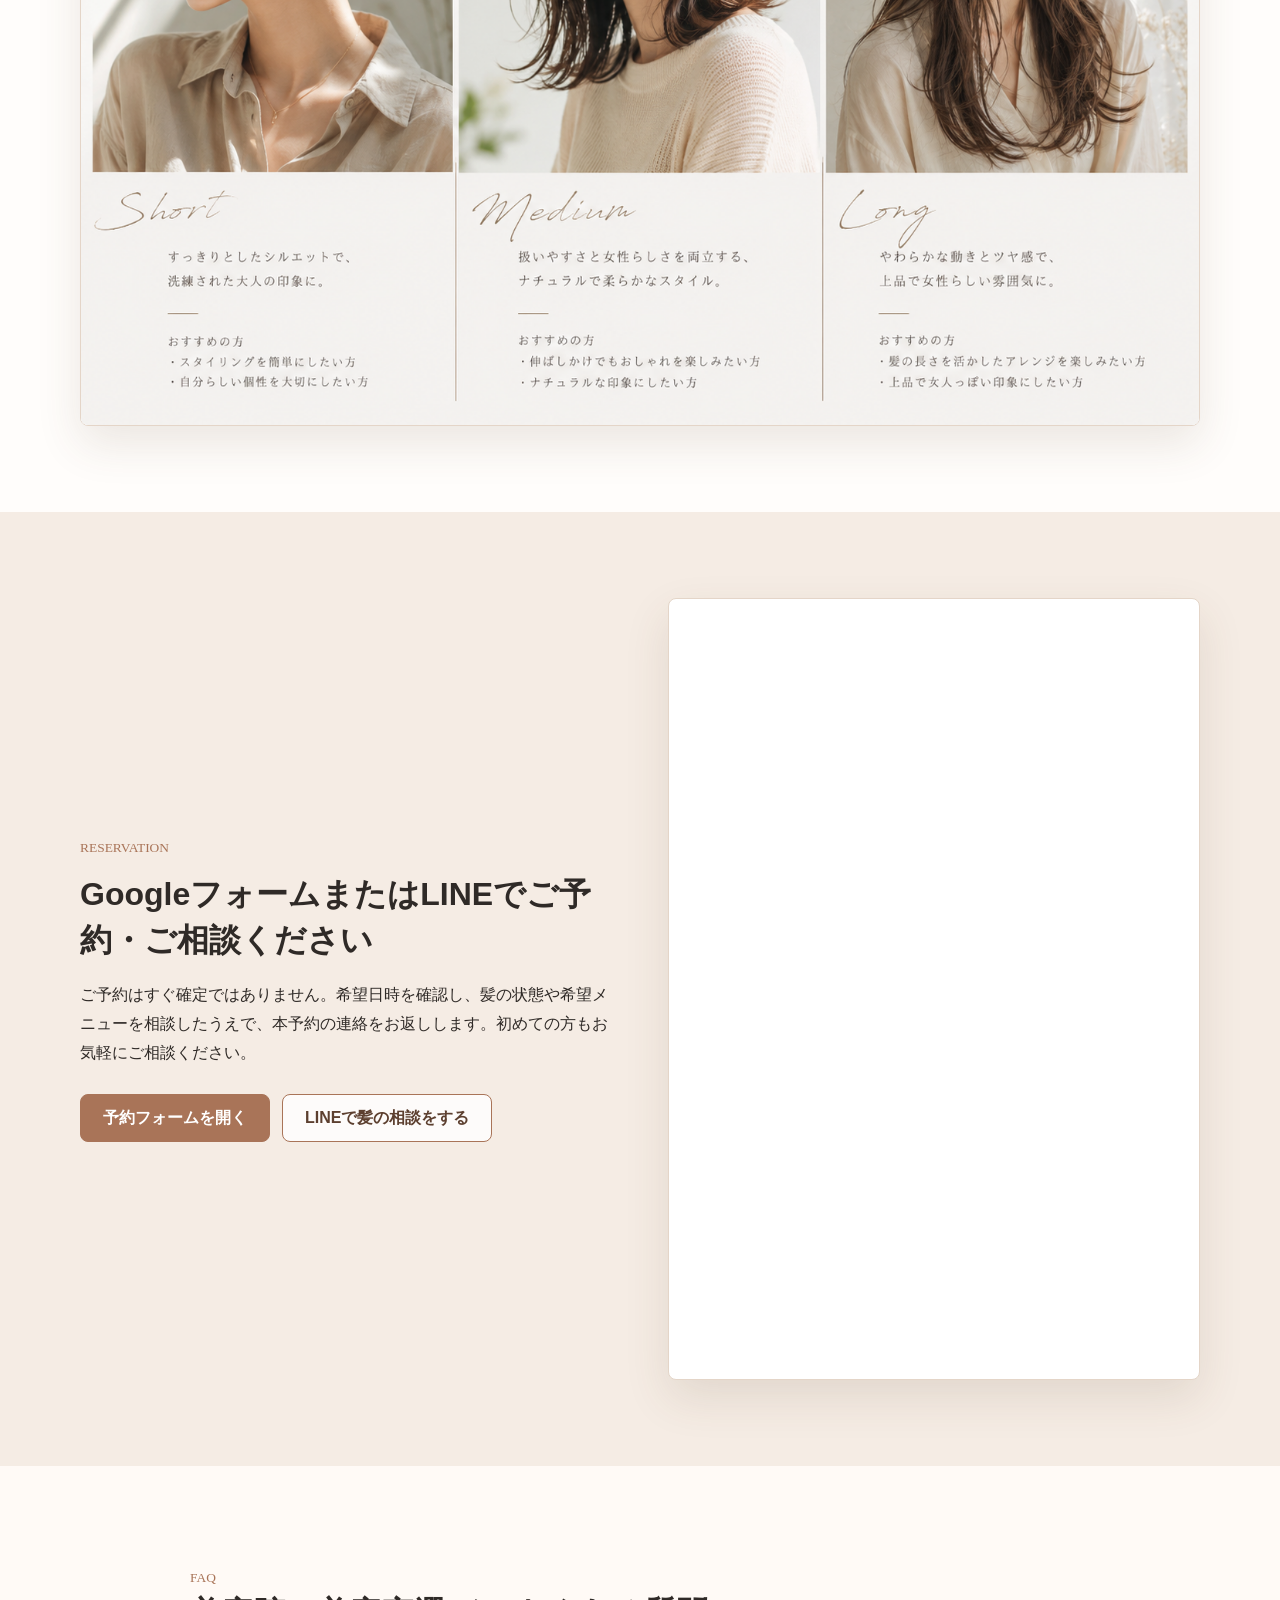
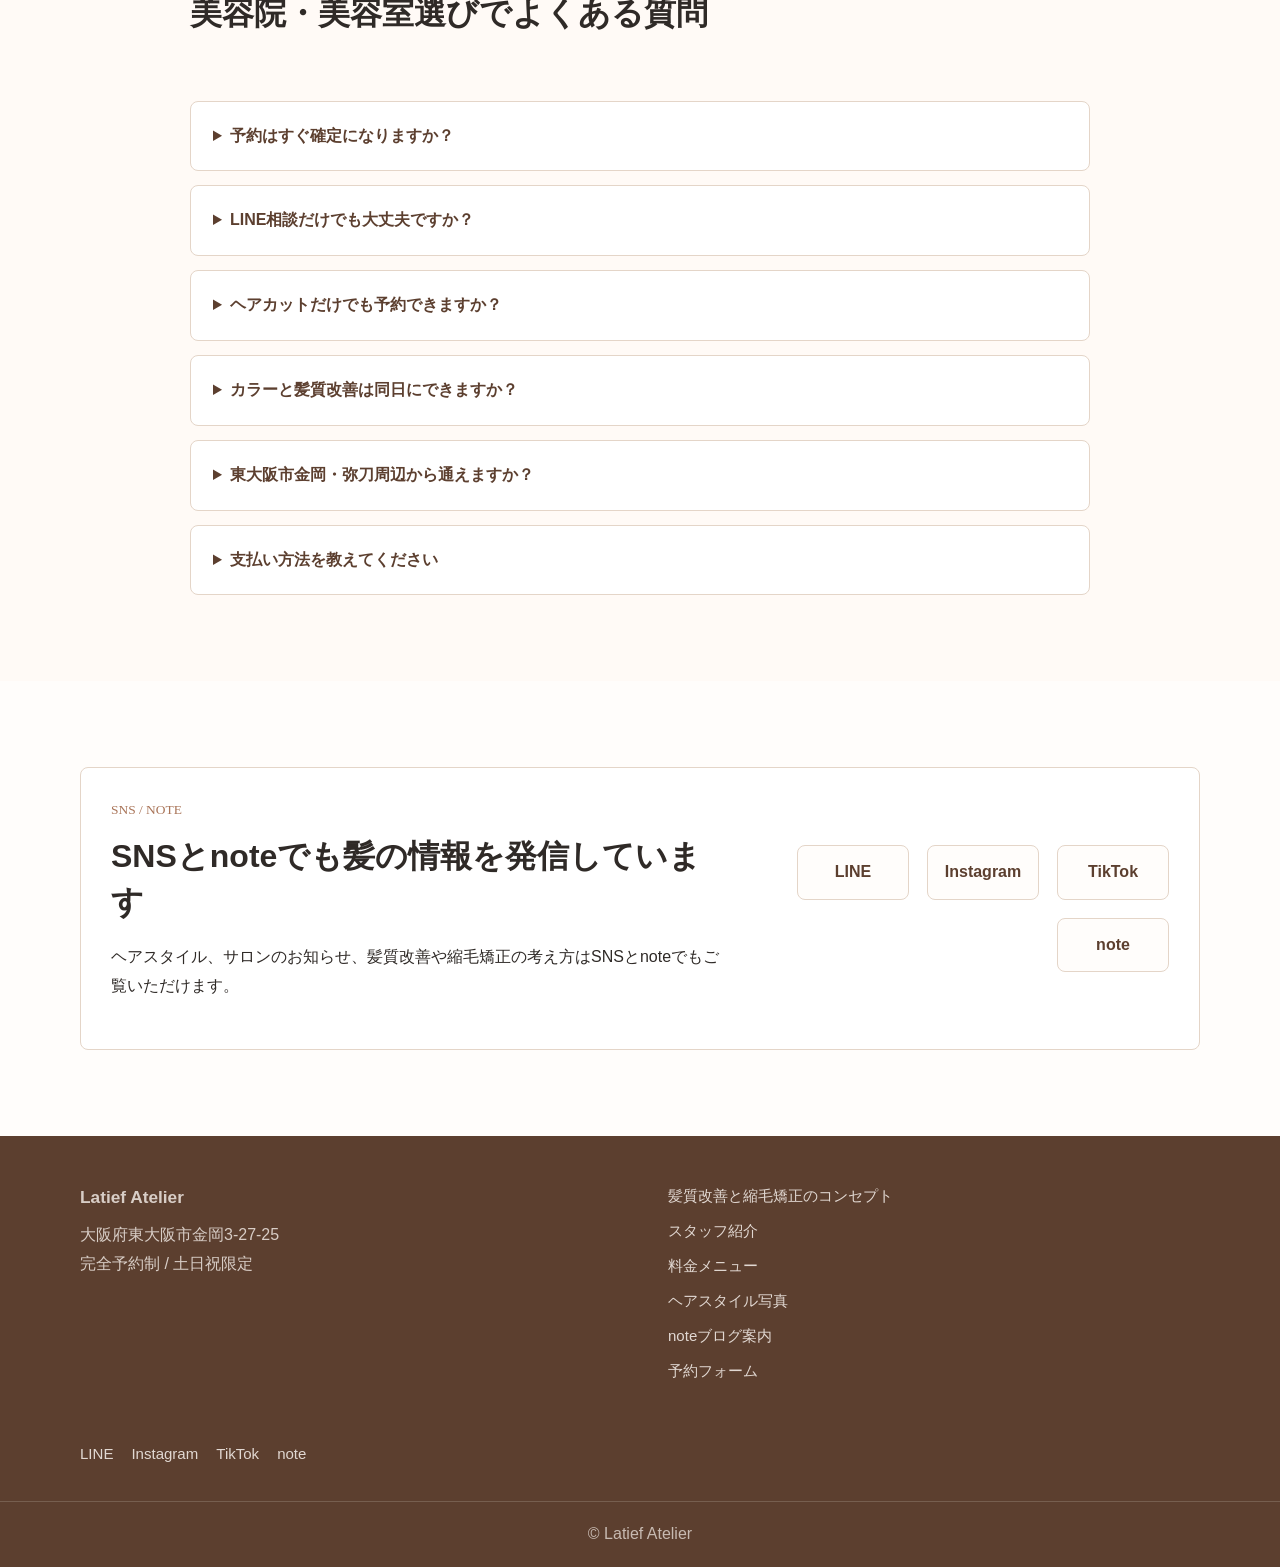
==== commit cfbb6e5d: "Update SEO content for custom domain launch" ====
--- a/index.html
+++ b/index.html
@@ -3,14 +3,123 @@
 <head>
   <meta charset="UTF-8">
   <meta name="viewport" content="width=device-width, initial-scale=1.0">
-  <title>Latief Atelier | 東大阪の髪質改善・縮毛矯正ヘアアトリエ</title>
-  <meta name="description" content="Latief Atelierは東大阪市金岡の完全予約制ヘアアトリエです。髪質改善、縮毛矯正、カラー設計を中心に、大人の髪悩みに丁寧に向き合います。">
-  <meta name="robots" content="noindex, nofollow">
-  <meta property="og:title" content="Latief Atelier | 東大阪の髪質改善・縮毛矯正ヘアアトリエ">
-  <meta property="og:description" content="相談できる、髪質改善と縮毛矯正の大人向けATELIER。">
+  <title>Latief Atelier | 東大阪市金岡・弥刀の美容院・美容室</title>
+  <meta name="description" content="Latief Atelierは大阪府東大阪市金岡の完全予約制美容室です。髪質改善、縮毛矯正、カラー、ヘアカットを中心に、髪の履歴やダメージに合わせて丁寧に施術を設計します。">
+  <meta name="robots" content="index, follow">
+  <link rel="canonical" href="https://latiefatelier.com/">
+  <meta property="og:title" content="Latief Atelier | 東大阪市金岡・弥刀の美容院・美容室">
+  <meta property="og:description" content="東大阪市金岡の完全予約制美容室。髪質改善、縮毛矯正、カラー、ヘアカットの相談に丁寧に向き合います。">
   <meta property="og:type" content="website">
+  <meta property="og:url" content="https://latiefatelier.com/">
+  <meta property="og:site_name" content="Latief Atelier">
+  <meta property="og:image" content="https://latiefatelier.com/assets/images/shop-front.jpg">
+  <meta name="twitter:card" content="summary_large_image">
+  <meta name="twitter:title" content="Latief Atelier | 東大阪市金岡・弥刀の美容院・美容室">
+  <meta name="twitter:description" content="髪質改善、縮毛矯正、カラー、ヘアカットを相談できる東大阪市金岡の美容室です。">
+  <meta name="twitter:image" content="https://latiefatelier.com/assets/images/shop-front.jpg">
   <link rel="preload" href="assets/images/hero-video-poster.jpg" as="image">
   <link rel="stylesheet" href="stylesheet.css">
+  <script type="application/ld+json">
+  {
+    "@context": "https://schema.org",
+    "@graph": [
+      {
+        "@type": "HairSalon",
+        "@id": "https://latiefatelier.com/#salon",
+        "name": "Latief Atelier",
+        "url": "https://latiefatelier.com/",
+        "image": [
+          "https://latiefatelier.com/assets/images/shop-front.jpg",
+          "https://latiefatelier.com/assets/images/hair-catalog.png"
+        ],
+        "description": "大阪府東大阪市金岡の完全予約制美容室。髪質改善、縮毛矯正、カラー、ヘアカットを中心に、髪の状態や履歴を確認しながら施術を設計します。",
+        "address": {
+          "@type": "PostalAddress",
+          "postalCode": "577-0823",
+          "addressRegion": "大阪府",
+          "addressLocality": "東大阪市",
+          "streetAddress": "金岡3-27-25",
+          "addressCountry": "JP"
+        },
+        "areaServed": ["東大阪市", "金岡", "弥刀", "久宝寺口"],
+        "openingHoursSpecification": [
+          {
+            "@type": "OpeningHoursSpecification",
+            "dayOfWeek": ["Saturday", "Sunday"],
+            "opens": "10:00",
+            "closes": "19:00"
+          }
+        ],
+        "paymentAccepted": "Cash",
+        "priceRange": "4000円-28000円",
+        "sameAs": [
+          "https://lin.ee/6GPeVmwn",
+          "https://www.instagram.com/latief_atelier?igsh=MW42ZXM1Z3Rob2Y1cg%3D%3D&utm_source=qr",
+          "https://www.tiktok.com/@latiefatelier8?_r=1&_t=ZS-96b59ofkvR6",
+          "https://note.com/brave_phlox2184"
+        ],
+        "hasOfferCatalog": {
+          "@type": "OfferCatalog",
+          "name": "Latief Atelier メニュー",
+          "itemListElement": [
+            {"@type": "Offer", "itemOffered": {"@type": "Service", "name": "髪質改善トリートメント"}},
+            {"@type": "Offer", "itemOffered": {"@type": "Service", "name": "髪質改善縮毛矯正"}},
+            {"@type": "Offer", "itemOffered": {"@type": "Service", "name": "ヘアカット"}},
+            {"@type": "Offer", "itemOffered": {"@type": "Service", "name": "カラー"}}
+          ]
+        }
+      },
+      {
+        "@type": "WebSite",
+        "@id": "https://latiefatelier.com/#website",
+        "name": "Latief Atelier",
+        "url": "https://latiefatelier.com/",
+        "inLanguage": "ja"
+      },
+      {
+        "@type": "Organization",
+        "@id": "https://latiefatelier.com/#organization",
+        "name": "Latief Atelier",
+        "url": "https://latiefatelier.com/",
+        "logo": "https://latiefatelier.com/assets/images/logo-icon.png",
+        "sameAs": [
+          "https://lin.ee/6GPeVmwn",
+          "https://www.instagram.com/latief_atelier?igsh=MW42ZXM1Z3Rob2Y1cg%3D%3D&utm_source=qr",
+          "https://www.tiktok.com/@latiefatelier8?_r=1&_t=ZS-96b59ofkvR6",
+          "https://note.com/brave_phlox2184"
+        ]
+      },
+      {
+        "@type": "VideoObject",
+        "name": "Latief Atelier 店舗イメージ動画",
+        "description": "東大阪市金岡の美容室Latief Atelierの雰囲気を伝えるトップ動画です。",
+        "thumbnailUrl": "https://latiefatelier.com/assets/images/hero-video-poster.jpg",
+        "contentUrl": "https://latiefatelier.com/assets/videos/hero-video.mp4",
+        "uploadDate": "2026-05-28"
+      },
+      {
+        "@type": "FAQPage",
+        "mainEntity": [
+          {
+            "@type": "Question",
+            "name": "予約はすぐ確定になりますか？",
+            "acceptedAnswer": {"@type": "Answer", "text": "ご希望日時を複数お送りいただき、調整したうえで本予約確定の連絡をお返しします。"}
+          },
+          {
+            "@type": "Question",
+            "name": "LINE相談だけでも大丈夫ですか？",
+            "acceptedAnswer": {"@type": "Answer", "text": "髪質改善や縮毛矯正、ダメージ毛、癖やエイジングによる髪の変化など、LINEで気軽に相談できます。"}
+          },
+          {
+            "@type": "Question",
+            "name": "支払い方法を教えてください",
+            "acceptedAnswer": {"@type": "Answer", "text": "現在は現金のみのお支払いです。変更がある場合はホームページまたはLINEで案内します。"}
+          }
+        ]
+      }
+    ]
+  }
+  </script>
 </head>
 <body>
   <header class="site-header">
@@ -36,22 +145,22 @@
 
   <main>
     <section class="hero hero-video">
-      <video class="hero-video-media" autoplay muted loop playsinline webkit-playsinline preload="auto" poster="assets/images/hero-video-poster.jpg" aria-label="Latief Atelierのイメージ動画">
+      <video class="hero-video-media" autoplay muted loop playsinline webkit-playsinline preload="auto" poster="assets/images/hero-video-poster.jpg" aria-label="Latief Atelierの店舗イメージ動画">
         <source src="assets/videos/hero-video.mp4" type="video/mp4">
       </video>
       <div class="hero-shade" aria-hidden="true"></div>
       <div class="container hero-content">
         <p class="eyebrow">Hair quality atelier</p>
-        <h1>髪を、<br>静かに整える。</h1>
-        <p>髪質相談ができる、大人のための<br class="mobile-only">髪質改善と縮毛矯正。</p>
+        <h1>東大阪で髪質改善と縮毛矯正を相談できる美容室</h1>
+        <p>Latief Atelierは大阪府東大阪市金岡の完全予約制ヘアアトリエです。髪の履歴、ダメージ、癖、カラー履歴を丁寧に確認し、毎日扱いやすい髪を目指します。</p>
         <div class="hero-actions">
-          <a class="button" href="#reservation">髪の相談・ご予約はこちら</a>
+          <a class="button" href="#reservation">髪の相談・予約をする</a>
           <a class="button button-secondary hero-line" href="https://lin.ee/6GPeVmwn" target="_blank" rel="noopener noreferrer">LINEで相談する</a>
         </div>
       </div>
     </section>
 
-    <section class="mobile-reserve-bar" aria-label="スマホ用予約導線">
+    <section class="mobile-reserve-bar" aria-label="スマートフォン用予約導線">
       <a href="#reservation">予約フォーム</a>
       <a href="https://lin.ee/6GPeVmwn" target="_blank" rel="noopener noreferrer">LINE相談</a>
     </section>
@@ -60,12 +169,12 @@
       <div class="container section-grid">
         <div>
           <p class="eyebrow">Concept</p>
-          <h2>相談できる、髪質改善と縮毛矯正の大人向けATELIER。</h2>
+          <h2>髪質・履歴・ダメージに合わせて、施術を丁寧に設計します</h2>
         </div>
         <div class="lead-block">
-          <p>Latief Atelierは、髪質改善・縮毛矯正・カラーを中心に、髪の状態や履歴を丁寧に確認しながら施術を設計する完全予約制のヘアアトリエです。</p>
-          <p>髪だけを切り離して考えるのではなく、生活や日常と髪はつながっているものとして向き合います。</p>
-          <a class="text-link" href="concept.html">コンセプトを読む</a>
+          <p>Latief Atelierは、Latief店舗内の別ブランドとして、髪質改善・縮毛矯正・カラーを中心に施術を行う完全予約制の美容室です。</p>
+          <p>「他店で断られてしまった」「ブリーチやハイトーンカラーで髪が扱いにくい」「年齢とともに髪が細くなった」など、大人の髪悩みに一人ひとり合わせて向き合います。</p>
+          <a class="text-link" href="concept.html">髪質改善と縮毛矯正への考え方を読む</a>
         </div>
       </div>
     </section>
@@ -73,19 +182,19 @@
     <section class="section section-soft">
       <div class="container atelier-grid">
         <div class="image-frame image-frame-shop">
-          <img src="assets/images/shop-front.jpg" alt="Latief Atelierの店舗正面" loading="lazy" decoding="async">
+          <img src="assets/images/shop-front.jpg" alt="東大阪市金岡の美容室 Latief Atelier 店舗外観" width="1200" height="825" loading="lazy" decoding="async">
         </div>
         <div>
           <p class="eyebrow">Shop</p>
-          <h2>東大阪市金岡の完全予約制サロン</h2>
-          <p>近鉄弥刀駅・近鉄久宝寺口駅から徒歩7分。駐車場もご利用いただけます。現在は土日祝限定で、LINE相談は随時受け付けています。</p>
+          <h2>東大阪市金岡、近鉄弥刀駅・久宝寺口駅から徒歩圏内</h2>
+          <p>住所は大阪府東大阪市金岡3-27-25です。近鉄弥刀駅、近鉄久宝寺口駅から徒歩約7分。駐車場もご利用いただけます。</p>
           <dl class="info-list">
-            <div><dt>住所</dt><dd>大阪府東大阪市金岡3-27-25</dd></div>
+            <div><dt>営業</dt><dd>土日祝限定 / 完全予約制</dd></div>
             <div><dt>営業時間</dt><dd>10:00-19:00</dd></div>
             <div><dt>最終受付</dt><dd>カット18:00 / カラー・パーマ17:00 / 縮毛矯正16:00</dd></div>
             <div><dt>支払い</dt><dd>現金のみ</dd></div>
           </dl>
-          <a class="text-link" href="https://maps.app.goo.gl/Fzugw7gSboFW49Jr8?g_st=ic" target="_blank" rel="noopener noreferrer">Googleマップを開く</a>
+          <a class="text-link" href="https://maps.app.goo.gl/Fzugw7gSboFW49Jr8?g_st=ic" target="_blank" rel="noopener noreferrer">Googleマップで場所を見る</a>
         </div>
       </div>
     </section>
@@ -95,20 +204,20 @@
         <article class="feature-card">
           <p class="eyebrow">Treatment</p>
           <h2>髪質改善</h2>
-          <p>髪質・履歴・ダメージレベルを見極め、毎日扱いやすい状態を目指します。</p>
-          <a class="button button-secondary" href="pricing.html">料金を見る</a>
+          <p>髪質、履歴、ダメージレベルを見極めながら、トリートメントや薬剤を調整します。艶だけでなく、これから先も扱いやすい髪を目指します。</p>
+          <a class="button button-secondary" href="pricing.html">髪質改善の料金を見る</a>
         </article>
         <article class="feature-card">
           <p class="eyebrow">Straight</p>
           <h2>縮毛矯正</h2>
-          <p>難しいと言われやすい髪も、状態を確認しながら施術内容を慎重に設計します。</p>
-          <a class="button button-secondary" href="concept.html">考え方を見る</a>
+          <p>癖、うねり、エイジングによる髪の変化、ブリーチ履歴などを確認し、髪に合わせた縮毛矯正を提案します。</p>
+          <a class="button button-secondary" href="concept.html">縮毛矯正へのこだわりを見る</a>
         </article>
         <article class="feature-card">
           <p class="eyebrow">Color</p>
-          <h2>カラー設計</h2>
-          <p>カラーと髪質改善を組み合わせ、色味だけでなく手触りまで整えます。</p>
-          <a class="button button-secondary" href="hairstyle.html">スタイルを見る</a>
+          <h2>カラーとヘアカット</h2>
+          <p>カラー、ヘアカット、ブリーチ、ハイライトなども、髪の状態と日常の扱いやすさを考えながら設計します。</p>
+          <a class="button button-secondary" href="hairstyle.html">ヘアスタイル写真を見る</a>
         </article>
       </div>
     </section>
@@ -118,13 +227,13 @@
         <div class="section-heading section-heading-row">
           <div>
             <p class="eyebrow">Hair style</p>
-            <h2>ヘアスタイル</h2>
-            <p>自分らしさを、そっと引き出すヘアスタイル。</p>
+            <h2>ヘアスタイル写真カタログ</h2>
+            <p>ショート、ミディアム、ロングの雰囲気を掲載しています。髪型選びやカラー相談の参考にご覧ください。</p>
           </div>
-          <a class="text-link" href="hairstyle.html">カタログを見る</a>
+          <a class="text-link" href="hairstyle.html">ヘアスタイルカタログを見る</a>
         </div>
         <div class="style-preview">
-          <img src="assets/images/hair-catalog.png" alt="Short、Medium、Longのヘアスタイルカタログ" loading="lazy" decoding="async">
+          <img src="assets/images/hair-catalog.png" alt="ショート、ミディアム、ロングのヘアスタイル写真カタログ" width="1600" height="900" loading="lazy" decoding="async">
         </div>
       </div>
     </section>
@@ -133,17 +242,17 @@
       <div class="container reservation-layout">
         <div class="reservation-copy">
           <p class="eyebrow">Reservation</p>
-          <h2>ご予約・髪の相談</h2>
-          <p>ご予約はすぐ確定ではなく、ご希望日時を伺った上で調整します。髪質改善と縮毛矯正、どちらが合うのか迷っている方も、まずはLINEでお気軽にご相談ください。</p>
+          <h2>GoogleフォームまたはLINEでご予約・ご相談ください</h2>
+          <p>ご予約はすぐ確定ではありません。希望日時を確認し、髪の状態や希望メニューを相談したうえで、本予約の連絡をお返しします。初めての方もお気軽にご相談ください。</p>
           <div class="reservation-actions">
             <a class="button" href="https://docs.google.com/forms/d/e/1FAIpQLSenfjEN9BArRA2PpPxyo5vL9c3WmB7zXqXQNt8PEVHBXvngTw/viewform?usp=header" target="_blank" rel="noopener noreferrer">予約フォームを開く</a>
-            <a class="button button-secondary" href="https://lin.ee/6GPeVmwn" target="_blank" rel="noopener noreferrer">LINEで相談する</a>
+            <a class="button button-secondary" href="https://lin.ee/6GPeVmwn" target="_blank" rel="noopener noreferrer">LINEで髪の相談をする</a>
           </div>
         </div>
         <div class="form-shell">
           <iframe
             src="https://docs.google.com/forms/d/e/1FAIpQLSenfjEN9BArRA2PpPxyo5vL9c3WmB7zXqXQNt8PEVHBXvngTw/viewform?embedded=true"
-            title="予約フォーム"
+            title="Latief Atelier 予約フォーム"
             width="100%"
             height="780"
             frameborder="0"
@@ -159,19 +268,31 @@
       <div class="container faq-list">
         <div class="section-heading">
           <p class="eyebrow">FAQ</p>
-          <h2>よくあるご質問</h2>
+          <h2>美容院・美容室選びでよくある質問</h2>
         </div>
         <details>
           <summary>予約はすぐ確定になりますか？</summary>
-          <p>ご希望日時を3つほどお送りいただき、その中からお互いの都合が合う日時を調整した上で、本予約確定のご連絡をお返ししております。</p>
+          <p>ご希望日時を3つほどお送りいただき、その中から都合が合う日時を調整したうえで、本予約確定の連絡をお返ししています。</p>
         </details>
         <details>
           <summary>LINE相談だけでも大丈夫ですか？</summary>
-          <p>もちろん大丈夫です。髪質改善と縮毛矯正の違い、ダメージ毛への施術、癖やエイジングによる変化など、お気軽にご相談ください。</p>
+          <p>もちろん大丈夫です。髪質改善と縮毛矯正の違い、ダメージ毛への施術、癖やエイジングによる変化など、髪の悩みを気軽にご相談ください。</p>
+        </details>
+        <details>
+          <summary>ヘアカットだけでも予約できますか？</summary>
+          <p>ヘアカットのみのメニューもあります。髪質改善やカラーと組み合わせるか迷っている場合も、髪の状態を見ながら相談できます。</p>
+        </details>
+        <details>
+          <summary>カラーと髪質改善は同日にできますか？</summary>
+          <p>髪質改善カラーのメニューがあります。髪の履歴やダメージ状態によって調整が必要な場合があるため、事前相談をおすすめしています。</p>
+        </details>
+        <details>
+          <summary>東大阪市金岡・弥刀周辺から通えますか？</summary>
+          <p>東大阪市金岡にあり、近鉄弥刀駅・久宝寺口駅から徒歩圏内です。金岡・弥刀・久宝寺口周辺で美容院や美容室を探している方にご相談いただけます。</p>
         </details>
         <details>
           <summary>支払い方法を教えてください</summary>
-          <p>現在は現金のみのお支払いとなっております。今後変更がある場合はLINEまたはホームページにてお知らせいたします。</p>
+          <p>現在は現金のみのお支払いです。今後変更がある場合はLINEまたはホームページでお知らせします。</p>
         </details>
       </div>
     </section>
@@ -180,8 +301,8 @@
       <div class="container sns-panel">
         <div>
           <p class="eyebrow">SNS / note</p>
-          <h2>日々の発信</h2>
-          <p>スタイル、サロンのお知らせ、髪のことはSNSとnoteでも発信しています。</p>
+          <h2>SNSとnoteでも髪の情報を発信しています</h2>
+          <p>ヘアスタイル、サロンのお知らせ、髪質改善や縮毛矯正の考え方はSNSとnoteでもご覧いただけます。</p>
         </div>
         <div class="sns-links" aria-label="SNSリンク">
           <a href="https://lin.ee/6GPeVmwn" target="_blank" rel="noopener noreferrer" class="sns-link">LINE</a>
@@ -200,12 +321,12 @@
         <p>大阪府東大阪市金岡3-27-25<br>完全予約制 / 土日祝限定</p>
       </div>
       <nav class="footer-nav" aria-label="フッターナビゲーション">
-        <a href="concept.html">コンセプト</a>
-        <a href="staff.html">スタッフ</a>
-        <a href="pricing.html">料金</a>
-        <a href="hairstyle.html">ヘアスタイル</a>
-        <a href="blog.html">ブログ</a>
-        <a href="#reservation">予約する</a>
+        <a href="concept.html">髪質改善と縮毛矯正のコンセプト</a>
+        <a href="staff.html">スタッフ紹介</a>
+        <a href="pricing.html">料金メニュー</a>
+        <a href="hairstyle.html">ヘアスタイル写真</a>
+        <a href="blog.html">noteブログ案内</a>
+        <a href="#reservation">予約フォーム</a>
       </nav>
       <div class="footer-sns">
         <a href="https://lin.ee/6GPeVmwn" target="_blank" rel="noopener noreferrer">LINE</a>
--- a/stylesheet.css
+++ b/stylesheet.css
@@ -418,10 +418,17 @@
 
 .portrait-frame {
   align-self: stretch;
+  display: grid;
+  place-items: center;
+  background: #f5efe8;
 }
 
 .portrait-frame img {
-  aspect-ratio: 4 / 5;
+  width: 100%;
+  height: auto;
+  max-height: 720px;
+  object-fit: contain;
+  object-position: center top;
 }
 
 .info-list {
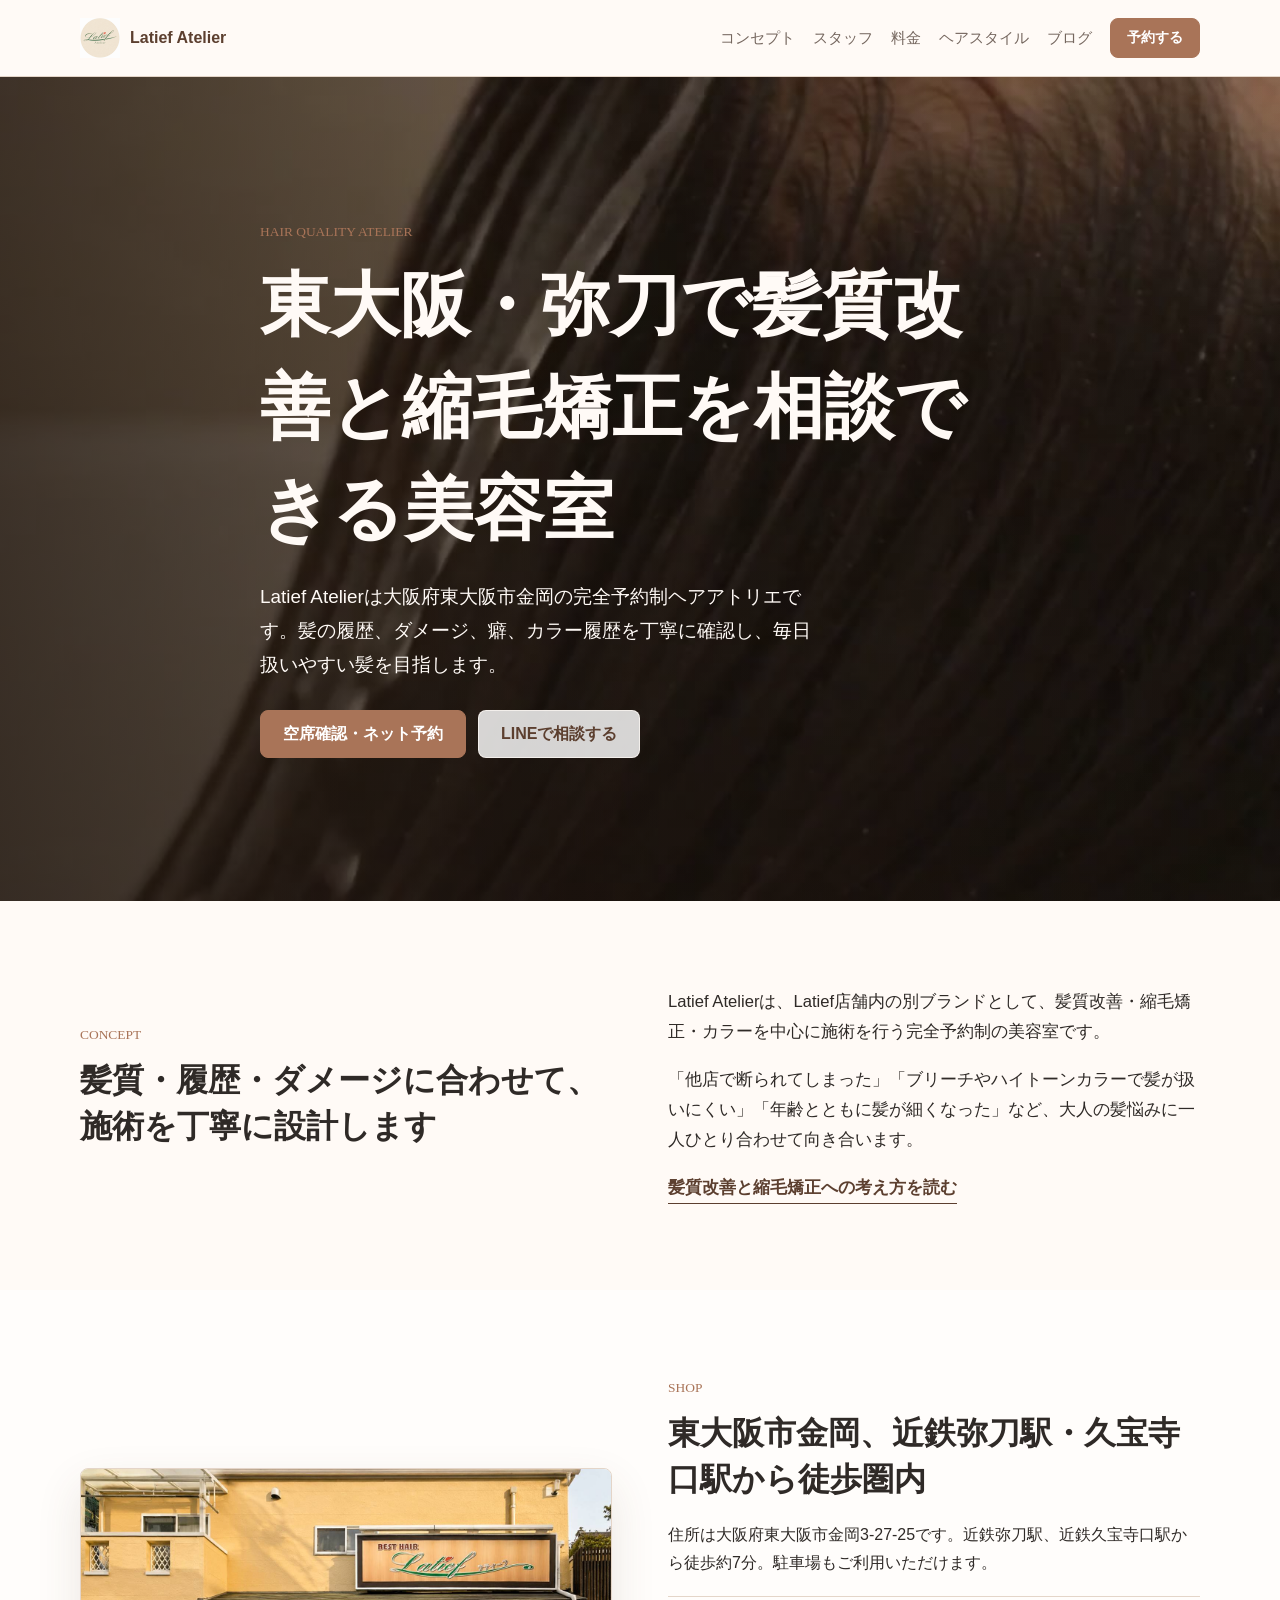
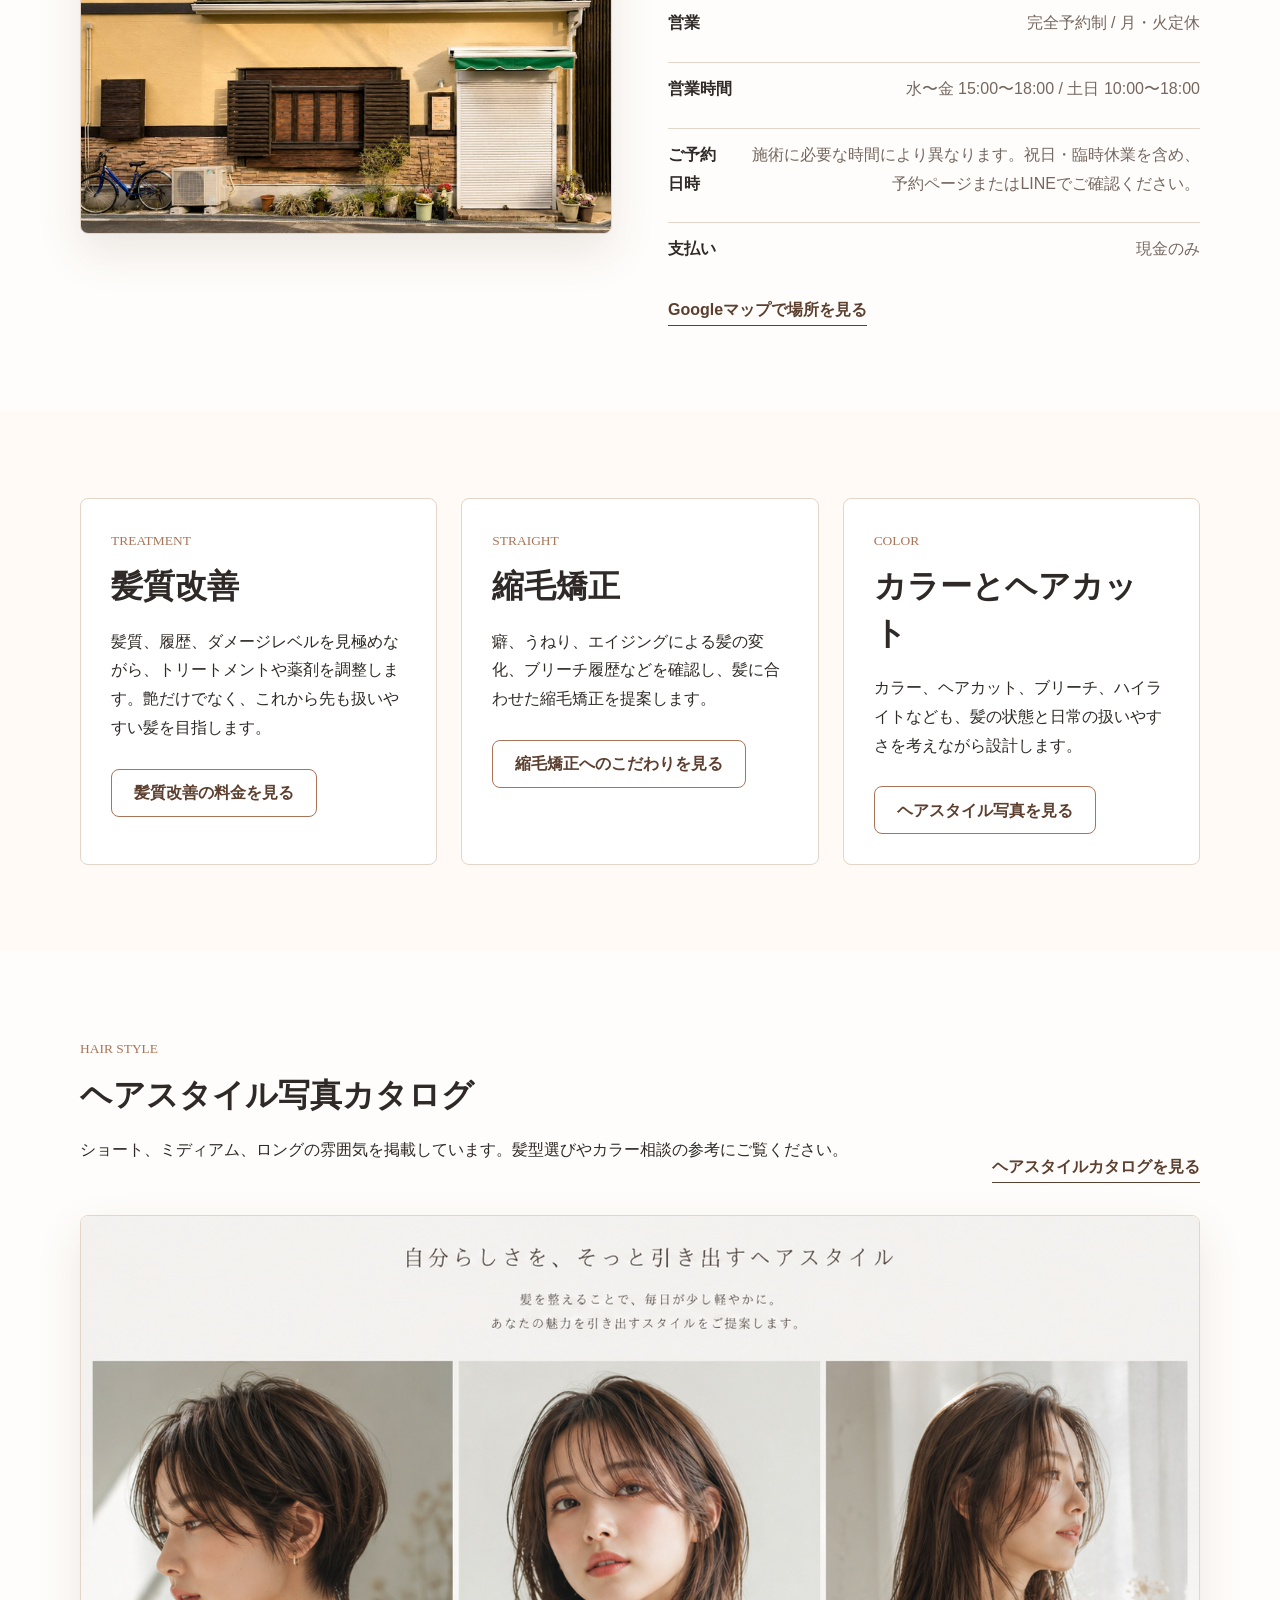
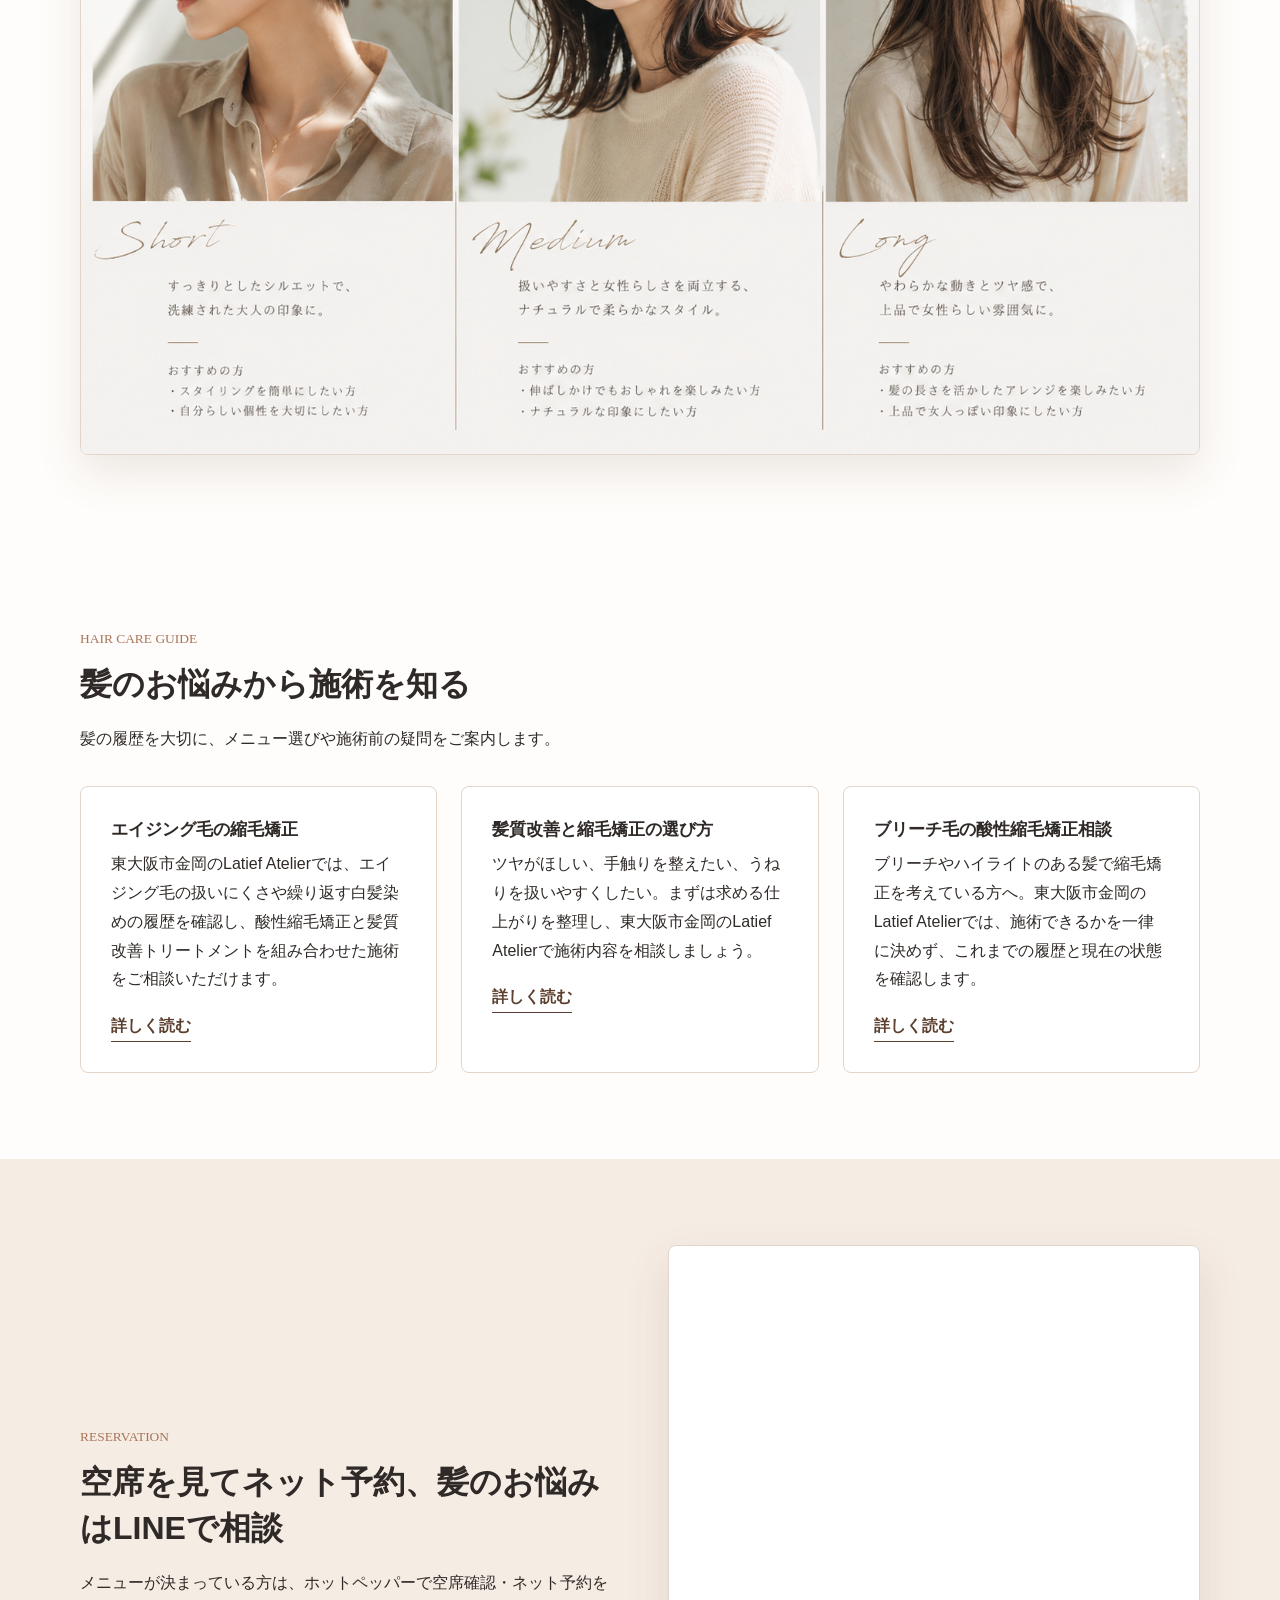
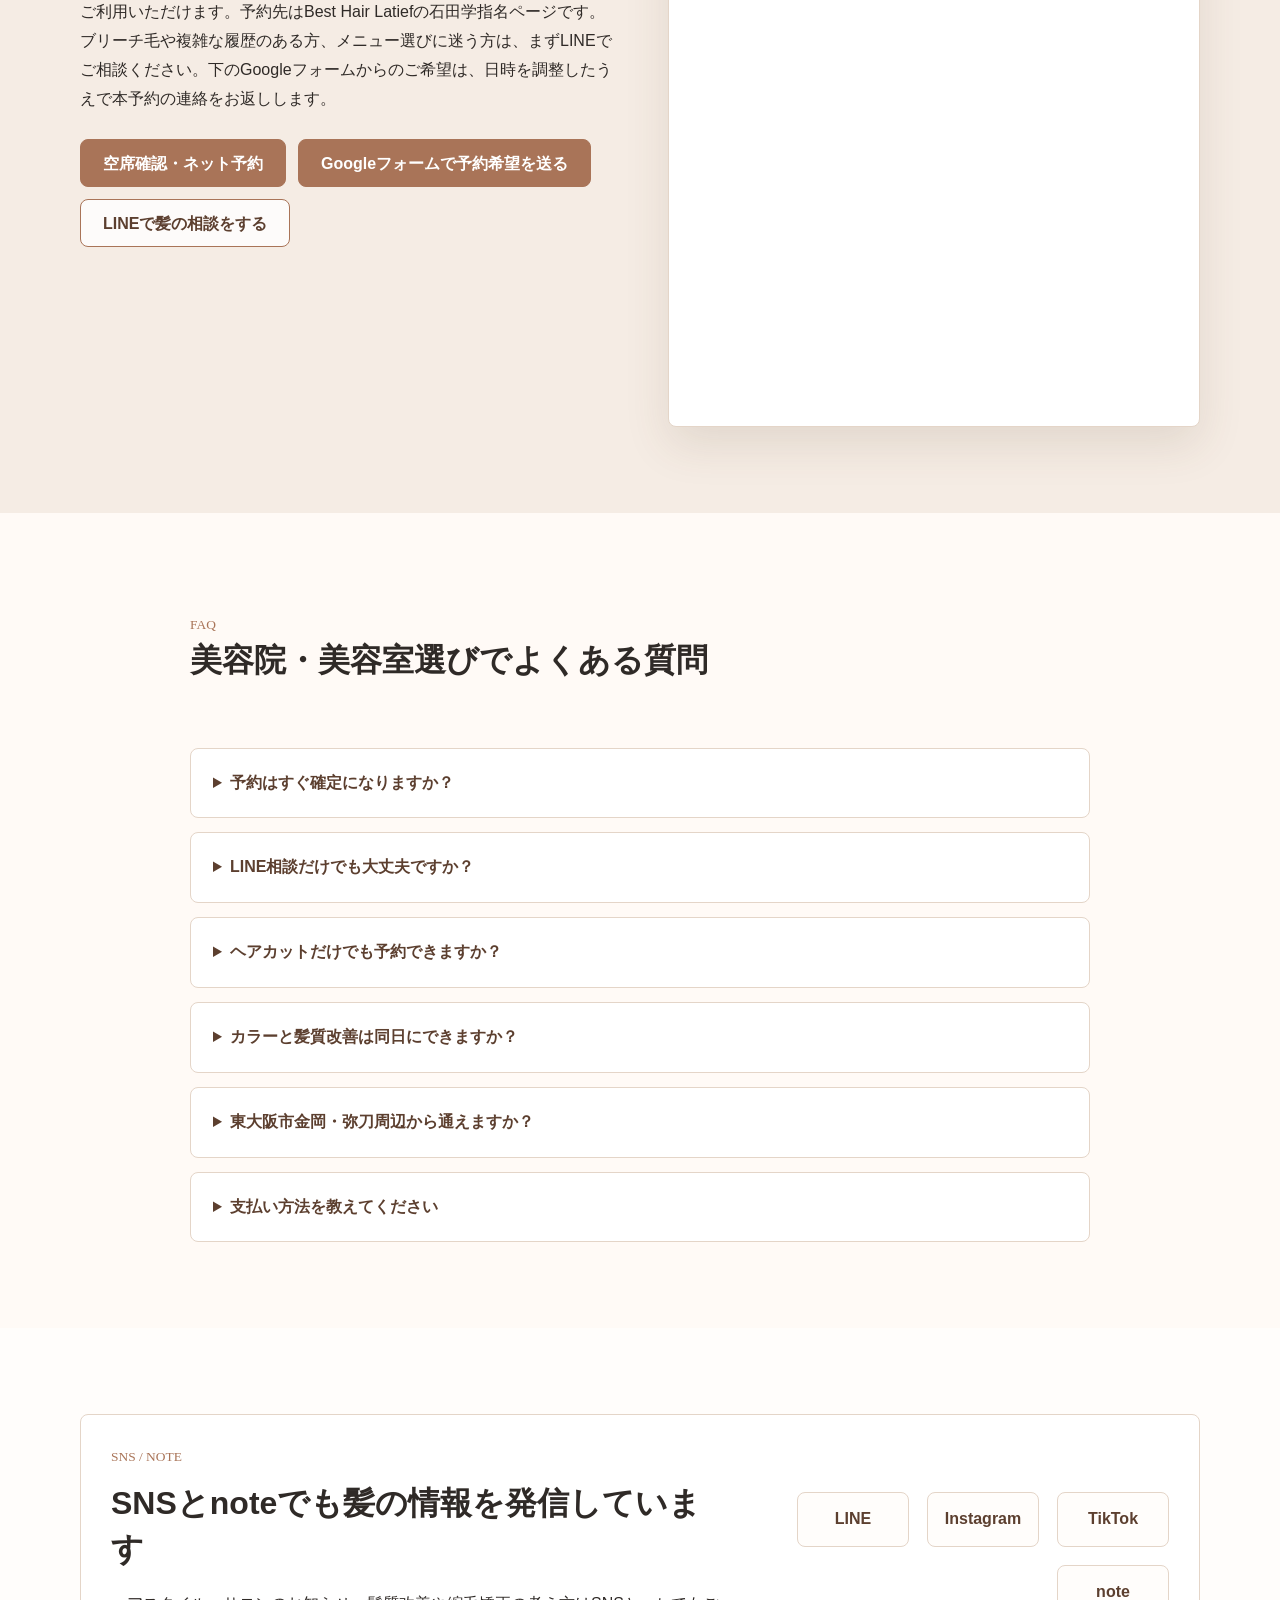
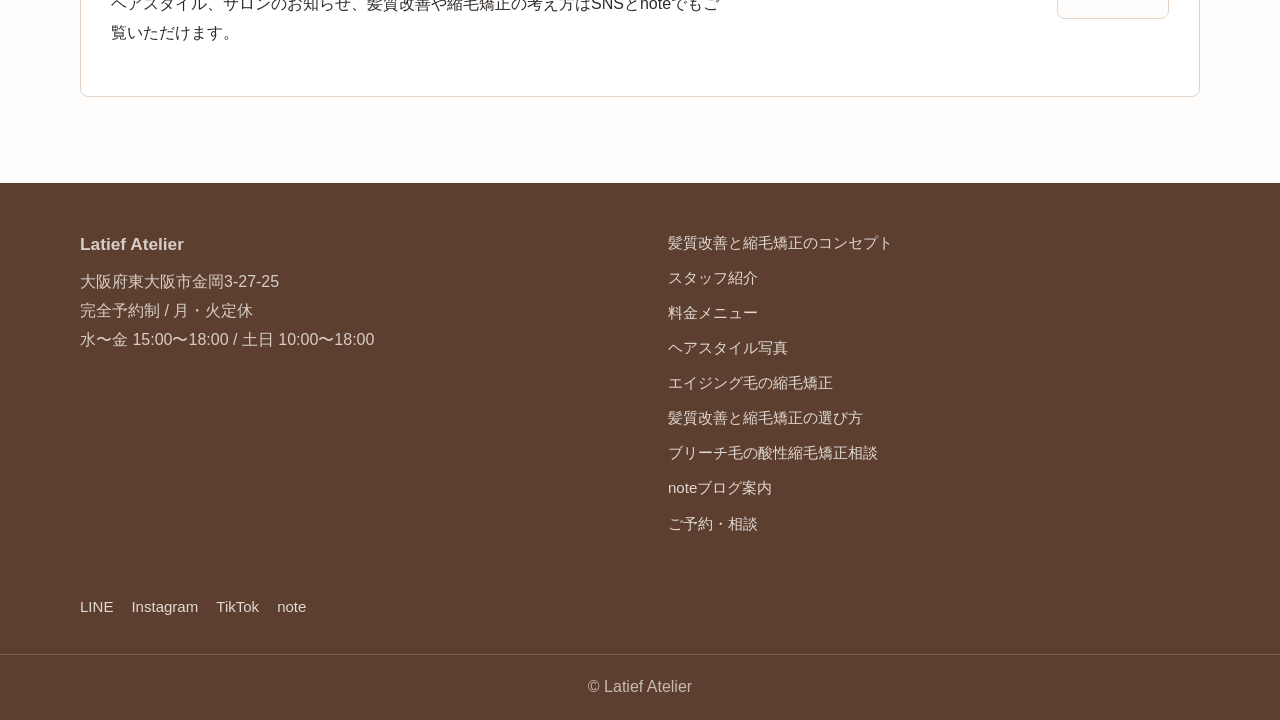
==== commit 110d076c: "Improve local salon search content and booking information" ====
--- a/index.html
+++ b/index.html
@@ -3,122 +3,174 @@
 <head>
   <meta charset="UTF-8">
   <meta name="viewport" content="width=device-width, initial-scale=1.0">
-  <title>Latief Atelier | 東大阪市金岡・弥刀の美容院・美容室</title>
-  <meta name="description" content="Latief Atelierは大阪府東大阪市金岡の完全予約制美容室です。髪質改善、縮毛矯正、カラー、ヘアカットを中心に、髪の履歴やダメージに合わせて丁寧に施術を設計します。">
+  <title>東大阪・弥刀の髪質改善・縮毛矯正｜Latief Atelier</title>
+  <meta name="description" content="東大阪市金岡のLatief Atelier。弥刀・久宝寺口周辺で、エイジング毛のうねり、髪質改善、酸性縮毛矯正、ブリーチ履歴のある髪をご相談いただけます。月火定休、水〜金15〜18時・土日10〜18時。駐車場あり。">
   <meta name="robots" content="index, follow">
   <link rel="canonical" href="https://latiefatelier.com/">
-  <meta property="og:title" content="Latief Atelier | 東大阪市金岡・弥刀の美容院・美容室">
-  <meta property="og:description" content="東大阪市金岡の完全予約制美容室。髪質改善、縮毛矯正、カラー、ヘアカットの相談に丁寧に向き合います。">
+  <meta property="og:title" content="東大阪・弥刀の髪質改善・縮毛矯正｜Latief Atelier">
+  <meta property="og:description" content="東大阪市金岡のLatief Atelier。弥刀・久宝寺口周辺で、エイジング毛のうねり、髪質改善、酸性縮毛矯正、ブリーチ履歴のある髪をご相談いただけます。月火定休、水〜金15〜18時・土日10〜18時。駐車場あり。">
   <meta property="og:type" content="website">
   <meta property="og:url" content="https://latiefatelier.com/">
   <meta property="og:site_name" content="Latief Atelier">
   <meta property="og:image" content="https://latiefatelier.com/assets/images/shop-front.jpg">
   <meta name="twitter:card" content="summary_large_image">
-  <meta name="twitter:title" content="Latief Atelier | 東大阪市金岡・弥刀の美容院・美容室">
-  <meta name="twitter:description" content="髪質改善、縮毛矯正、カラー、ヘアカットを相談できる東大阪市金岡の美容室です。">
+  <meta name="twitter:title" content="東大阪・弥刀の髪質改善・縮毛矯正｜Latief Atelier">
+  <meta name="twitter:description" content="東大阪市金岡のLatief Atelier。弥刀・久宝寺口周辺で、エイジング毛のうねり、髪質改善、酸性縮毛矯正、ブリーチ履歴のある髪をご相談いただけます。月火定休、水〜金15〜18時・土日10〜18時。駐車場あり。">
   <meta name="twitter:image" content="https://latiefatelier.com/assets/images/shop-front.jpg">
   <link rel="preload" href="assets/images/hero-video-poster.jpg" as="image">
   <link rel="stylesheet" href="stylesheet.css">
   <script type="application/ld+json">
-  {
-    "@context": "https://schema.org",
-    "@graph": [
-      {
-        "@type": "HairSalon",
-        "@id": "https://latiefatelier.com/#salon",
-        "name": "Latief Atelier",
-        "url": "https://latiefatelier.com/",
-        "image": [
-          "https://latiefatelier.com/assets/images/shop-front.jpg",
-          "https://latiefatelier.com/assets/images/hair-catalog.png"
-        ],
-        "description": "大阪府東大阪市金岡の完全予約制美容室。髪質改善、縮毛矯正、カラー、ヘアカットを中心に、髪の状態や履歴を確認しながら施術を設計します。",
-        "address": {
-          "@type": "PostalAddress",
-          "postalCode": "577-0823",
-          "addressRegion": "大阪府",
-          "addressLocality": "東大阪市",
-          "streetAddress": "金岡3-27-25",
-          "addressCountry": "JP"
+{
+  "@context": "https://schema.org",
+  "@graph": [
+    {
+      "@type": "HairSalon",
+      "@id": "https://latiefatelier.com/#salon",
+      "name": "Latief Atelier",
+      "url": "https://latiefatelier.com/",
+      "image": [
+        "https://latiefatelier.com/assets/images/shop-front.jpg",
+        "https://latiefatelier.com/assets/images/hair-catalog.png"
+      ],
+      "description": "大阪府東大阪市金岡の完全予約制美容室。髪質改善、縮毛矯正、カラー、ヘアカットを中心に、髪の状態や履歴を確認しながら施術を設計します。",
+      "address": {
+        "@type": "PostalAddress",
+        "postalCode": "577-0823",
+        "addressRegion": "大阪府",
+        "addressLocality": "東大阪市",
+        "streetAddress": "金岡3-27-25",
+        "addressCountry": "JP"
+      },
+      "areaServed": [
+        "東大阪市",
+        "金岡",
+        "弥刀",
+        "久宝寺口"
+      ],
+      "openingHoursSpecification": [
+        {
+          "@type": "OpeningHoursSpecification",
+          "dayOfWeek": [
+            "Wednesday",
+            "Thursday",
+            "Friday"
+          ],
+          "opens": "15:00",
+          "closes": "18:00"
         },
-        "areaServed": ["東大阪市", "金岡", "弥刀", "久宝寺口"],
-        "openingHoursSpecification": [
+        {
+          "@type": "OpeningHoursSpecification",
+          "dayOfWeek": [
+            "Saturday",
+            "Sunday"
+          ],
+          "opens": "10:00",
+          "closes": "18:00"
+        }
+      ],
+      "paymentAccepted": "Cash",
+      "priceRange": "4000円-28000円",
+      "sameAs": [
+        "https://lin.ee/6GPeVmwn",
+        "https://www.instagram.com/latief_atelier?igsh=MW42ZXM1Z3Rob2Y1cg%3D%3D&utm_source=qr",
+        "https://www.tiktok.com/@latiefatelier8?_r=1&_t=ZS-96b59ofkvR6",
+        "https://note.com/brave_phlox2184",
+        "https://beauty.hotpepper.jp/slnH000819673/"
+      ],
+      "hasOfferCatalog": {
+        "@type": "OfferCatalog",
+        "name": "Latief Atelier メニュー",
+        "itemListElement": [
           {
-            "@type": "OpeningHoursSpecification",
-            "dayOfWeek": ["Saturday", "Sunday"],
-            "opens": "10:00",
-            "closes": "19:00"
-          }
-        ],
-        "paymentAccepted": "Cash",
-        "priceRange": "4000円-28000円",
-        "sameAs": [
-          "https://lin.ee/6GPeVmwn",
-          "https://www.instagram.com/latief_atelier?igsh=MW42ZXM1Z3Rob2Y1cg%3D%3D&utm_source=qr",
-          "https://www.tiktok.com/@latiefatelier8?_r=1&_t=ZS-96b59ofkvR6",
-          "https://note.com/brave_phlox2184"
-        ],
-        "hasOfferCatalog": {
-          "@type": "OfferCatalog",
-          "name": "Latief Atelier メニュー",
-          "itemListElement": [
-            {"@type": "Offer", "itemOffered": {"@type": "Service", "name": "髪質改善トリートメント"}},
-            {"@type": "Offer", "itemOffered": {"@type": "Service", "name": "髪質改善縮毛矯正"}},
-            {"@type": "Offer", "itemOffered": {"@type": "Service", "name": "ヘアカット"}},
-            {"@type": "Offer", "itemOffered": {"@type": "Service", "name": "カラー"}}
-          ]
-        }
-      },
-      {
-        "@type": "WebSite",
-        "@id": "https://latiefatelier.com/#website",
-        "name": "Latief Atelier",
-        "url": "https://latiefatelier.com/",
-        "inLanguage": "ja"
-      },
-      {
-        "@type": "Organization",
-        "@id": "https://latiefatelier.com/#organization",
-        "name": "Latief Atelier",
-        "url": "https://latiefatelier.com/",
-        "logo": "https://latiefatelier.com/assets/images/logo-icon.png",
-        "sameAs": [
-          "https://lin.ee/6GPeVmwn",
-          "https://www.instagram.com/latief_atelier?igsh=MW42ZXM1Z3Rob2Y1cg%3D%3D&utm_source=qr",
-          "https://www.tiktok.com/@latiefatelier8?_r=1&_t=ZS-96b59ofkvR6",
-          "https://note.com/brave_phlox2184"
-        ]
-      },
-      {
-        "@type": "VideoObject",
-        "name": "Latief Atelier 店舗イメージ動画",
-        "description": "東大阪市金岡の美容室Latief Atelierの雰囲気を伝えるトップ動画です。",
-        "thumbnailUrl": "https://latiefatelier.com/assets/images/hero-video-poster.jpg",
-        "contentUrl": "https://latiefatelier.com/assets/videos/hero-video.mp4",
-        "uploadDate": "2026-05-28"
-      },
-      {
-        "@type": "FAQPage",
-        "mainEntity": [
-          {
-            "@type": "Question",
-            "name": "予約はすぐ確定になりますか？",
-            "acceptedAnswer": {"@type": "Answer", "text": "ご希望日時を複数お送りいただき、調整したうえで本予約確定の連絡をお返しします。"}
+            "@type": "Offer",
+            "itemOffered": {
+              "@type": "Service",
+              "name": "髪質改善トリートメント"
+            }
           },
           {
-            "@type": "Question",
-            "name": "LINE相談だけでも大丈夫ですか？",
-            "acceptedAnswer": {"@type": "Answer", "text": "髪質改善や縮毛矯正、ダメージ毛、癖やエイジングによる髪の変化など、LINEで気軽に相談できます。"}
+            "@type": "Offer",
+            "itemOffered": {
+              "@type": "Service",
+              "name": "髪質改善縮毛矯正"
+            }
           },
           {
-            "@type": "Question",
-            "name": "支払い方法を教えてください",
-            "acceptedAnswer": {"@type": "Answer", "text": "現在は現金のみのお支払いです。変更がある場合はホームページまたはLINEで案内します。"}
+            "@type": "Offer",
+            "itemOffered": {
+              "@type": "Service",
+              "name": "ヘアカット"
+            }
+          },
+          {
+            "@type": "Offer",
+            "itemOffered": {
+              "@type": "Service",
+              "name": "カラー"
+            }
           }
         ]
       }
-    ]
-  }
+    },
+    {
+      "@type": "WebSite",
+      "@id": "https://latiefatelier.com/#website",
+      "name": "Latief Atelier",
+      "url": "https://latiefatelier.com/",
+      "inLanguage": "ja"
+    },
+    {
+      "@type": "Organization",
+      "@id": "https://latiefatelier.com/#organization",
+      "name": "Latief Atelier",
+      "url": "https://latiefatelier.com/",
+      "logo": "https://latiefatelier.com/assets/images/logo-icon.png",
+      "sameAs": [
+        "https://lin.ee/6GPeVmwn",
+        "https://www.instagram.com/latief_atelier?igsh=MW42ZXM1Z3Rob2Y1cg%3D%3D&utm_source=qr",
+        "https://www.tiktok.com/@latiefatelier8?_r=1&_t=ZS-96b59ofkvR6",
+        "https://note.com/brave_phlox2184"
+      ]
+    },
+    {
+      "@type": "VideoObject",
+      "name": "Latief Atelier 店舗イメージ動画",
+      "description": "東大阪市金岡の美容室Latief Atelierの雰囲気を伝えるトップ動画です。",
+      "thumbnailUrl": "https://latiefatelier.com/assets/images/hero-video-poster.jpg",
+      "contentUrl": "https://latiefatelier.com/assets/videos/hero-video.mp4",
+      "uploadDate": "2026-05-28"
+    },
+    {
+      "@type": "FAQPage",
+      "mainEntity": [
+        {
+          "@type": "Question",
+          "name": "予約はすぐ確定になりますか？",
+          "acceptedAnswer": {
+            "@type": "Answer",
+            "text": "ホットペッパーのネット予約は、予約完了画面と予約内容をご確認ください。LINE・Googleフォームからのご希望は、日時を調整したうえで当店から本予約確定の連絡をお返しします。"
+          }
+        },
+        {
+          "@type": "Question",
+          "name": "LINE相談だけでも大丈夫ですか？",
+          "acceptedAnswer": {
+            "@type": "Answer",
+            "text": "髪質改善や縮毛矯正、ダメージ毛、癖やエイジングによる髪の変化など、LINEで気軽に相談できます。"
+          }
+        },
+        {
+          "@type": "Question",
+          "name": "支払い方法を教えてください",
+          "acceptedAnswer": {
+            "@type": "Answer",
+            "text": "現在は現金のみのお支払いです。変更がある場合はホームページまたはLINEで案内します。"
+          }
+        }
+      ]
+    }
+  ]
+}
   </script>
 </head>
 <body>
@@ -151,17 +203,17 @@
       <div class="hero-shade" aria-hidden="true"></div>
       <div class="container hero-content">
         <p class="eyebrow">Hair quality atelier</p>
-        <h1>東大阪で髪質改善と縮毛矯正を相談できる美容室</h1>
+        <h1>東大阪・弥刀で髪質改善と縮毛矯正を相談できる美容室</h1>
         <p>Latief Atelierは大阪府東大阪市金岡の完全予約制ヘアアトリエです。髪の履歴、ダメージ、癖、カラー履歴を丁寧に確認し、毎日扱いやすい髪を目指します。</p>
         <div class="hero-actions">
-          <a class="button" href="#reservation">髪の相談・予約をする</a>
+          <a class="button" href="https://beauty.hotpepper.jp/CSP/bt/reserve/?storeId=H000819673&amp;stylistId=T001129687" target="_blank" rel="noopener noreferrer">空席確認・ネット予約</a>
           <a class="button button-secondary hero-line" href="https://lin.ee/6GPeVmwn" target="_blank" rel="noopener noreferrer">LINEで相談する</a>
         </div>
       </div>
     </section>
 
     <section class="mobile-reserve-bar" aria-label="スマートフォン用予約導線">
-      <a href="#reservation">予約フォーム</a>
+      <a href="https://beauty.hotpepper.jp/CSP/bt/reserve/?storeId=H000819673&amp;stylistId=T001129687" target="_blank" rel="noopener noreferrer">空席確認・予約</a>
       <a href="https://lin.ee/6GPeVmwn" target="_blank" rel="noopener noreferrer">LINE相談</a>
     </section>
 
@@ -179,7 +231,7 @@
       </div>
     </section>
 
-    <section class="section section-soft">
+    <section id="access" class="section section-soft">
       <div class="container atelier-grid">
         <div class="image-frame image-frame-shop">
           <img src="assets/images/shop-front.jpg" alt="東大阪市金岡の美容室 Latief Atelier 店舗外観" width="1200" height="825" loading="lazy" decoding="async">
@@ -189,9 +241,9 @@
           <h2>東大阪市金岡、近鉄弥刀駅・久宝寺口駅から徒歩圏内</h2>
           <p>住所は大阪府東大阪市金岡3-27-25です。近鉄弥刀駅、近鉄久宝寺口駅から徒歩約7分。駐車場もご利用いただけます。</p>
           <dl class="info-list">
-            <div><dt>営業</dt><dd>土日祝限定 / 完全予約制</dd></div>
-            <div><dt>営業時間</dt><dd>10:00-19:00</dd></div>
-            <div><dt>最終受付</dt><dd>カット18:00 / カラー・パーマ17:00 / 縮毛矯正16:00</dd></div>
+            <div><dt>営業</dt><dd>完全予約制 / 月・火定休</dd></div>
+            <div><dt>営業時間</dt><dd>水〜金 15:00〜18:00 / 土日 10:00〜18:00</dd></div>
+            <div><dt>ご予約日時</dt><dd>施術に必要な時間により異なります。祝日・臨時休業を含め、予約ページまたはLINEでご確認ください。</dd></div>
             <div><dt>支払い</dt><dd>現金のみ</dd></div>
           </dl>
           <a class="text-link" href="https://maps.app.goo.gl/Fzugw7gSboFW49Jr8?g_st=ic" target="_blank" rel="noopener noreferrer">Googleマップで場所を見る</a>
@@ -238,14 +290,18 @@
       </div>
     </section>
 
+    <section class="section section-soft"><div class="container"><div class="section-heading"><p class="eyebrow">Hair care guide</p><h2>髪のお悩みから施術を知る</h2><p>髪の履歴を大切に、メニュー選びや施術前の疑問をご案内します。</p></div><div class="card-grid three-columns"><article class="feature-card"><h3>エイジング毛の縮毛矯正</h3><p>東大阪市金岡のLatief Atelierでは、エイジング毛の扱いにくさや繰り返す白髪染めの履歴を確認し、酸性縮毛矯正と髪質改善トリートメントを組み合わせた施術をご相談いただけます。</p><a class="text-link" href="aging-hair.html">詳しく読む</a></article>
+<article class="feature-card"><h3>髪質改善と縮毛矯正の選び方</h3><p>ツヤがほしい、手触りを整えたい、うねりを扱いやすくしたい。まずは求める仕上がりを整理し、東大阪市金岡のLatief Atelierで施術内容を相談しましょう。</p><a class="text-link" href="hair-treatment.html">詳しく読む</a></article>
+<article class="feature-card"><h3>ブリーチ毛の酸性縮毛矯正相談</h3><p>ブリーチやハイライトのある髪で縮毛矯正を考えている方へ。東大阪市金岡のLatief Atelierでは、施術できるかを一律に決めず、これまでの履歴と現在の状態を確認します。</p><a class="text-link" href="bleached-hair.html">詳しく読む</a></article></div></div></section>
     <section id="reservation" class="section section-accent">
       <div class="container reservation-layout">
         <div class="reservation-copy">
           <p class="eyebrow">Reservation</p>
-          <h2>GoogleフォームまたはLINEでご予約・ご相談ください</h2>
-          <p>ご予約はすぐ確定ではありません。希望日時を確認し、髪の状態や希望メニューを相談したうえで、本予約の連絡をお返しします。初めての方もお気軽にご相談ください。</p>
+          <h2>空席を見てネット予約、髪のお悩みはLINEで相談</h2>
+          <p>メニューが決まっている方は、ホットペッパーで空席確認・ネット予約をご利用いただけます。予約先はBest Hair Latiefの石田学指名ページです。ブリーチ毛や複雑な履歴のある方、メニュー選びに迷う方は、まずLINEでご相談ください。下のGoogleフォームからのご希望は、日時を調整したうえで本予約の連絡をお返しします。</p>
           <div class="reservation-actions">
-            <a class="button" href="https://docs.google.com/forms/d/e/1FAIpQLSenfjEN9BArRA2PpPxyo5vL9c3WmB7zXqXQNt8PEVHBXvngTw/viewform?usp=header" target="_blank" rel="noopener noreferrer">予約フォームを開く</a>
+            <a class="button" href="https://beauty.hotpepper.jp/CSP/bt/reserve/?storeId=H000819673&amp;stylistId=T001129687" target="_blank" rel="noopener noreferrer">空席確認・ネット予約</a>
+            <a class="button" href="https://docs.google.com/forms/d/e/1FAIpQLSenfjEN9BArRA2PpPxyo5vL9c3WmB7zXqXQNt8PEVHBXvngTw/viewform?usp=header" target="_blank" rel="noopener noreferrer">Googleフォームで予約希望を送る</a>
             <a class="button button-secondary" href="https://lin.ee/6GPeVmwn" target="_blank" rel="noopener noreferrer">LINEで髪の相談をする</a>
           </div>
         </div>
@@ -272,7 +328,7 @@
         </div>
         <details>
           <summary>予約はすぐ確定になりますか？</summary>
-          <p>ご希望日時を3つほどお送りいただき、その中から都合が合う日時を調整したうえで、本予約確定の連絡をお返ししています。</p>
+          <p>ホットペッパーのネット予約は、予約完了画面と予約内容をご確認ください。LINE・Googleフォームからのご希望は、日時を調整したうえで当店から本予約確定の連絡をお返しします。</p>
         </details>
         <details>
           <summary>LINE相談だけでも大丈夫ですか？</summary>
@@ -318,15 +374,18 @@
     <div class="container footer-grid">
       <div>
         <p class="footer-logo">Latief Atelier</p>
-        <p>大阪府東大阪市金岡3-27-25<br>完全予約制 / 土日祝限定</p>
+        <p>大阪府東大阪市金岡3-27-25<br>完全予約制 / 月・火定休<br>水〜金 15:00〜18:00 / 土日 10:00〜18:00</p>
       </div>
       <nav class="footer-nav" aria-label="フッターナビゲーション">
         <a href="concept.html">髪質改善と縮毛矯正のコンセプト</a>
         <a href="staff.html">スタッフ紹介</a>
         <a href="pricing.html">料金メニュー</a>
         <a href="hairstyle.html">ヘアスタイル写真</a>
+        <a href="aging-hair.html">エイジング毛の縮毛矯正</a>
+        <a href="hair-treatment.html">髪質改善と縮毛矯正の選び方</a>
+        <a href="bleached-hair.html">ブリーチ毛の酸性縮毛矯正相談</a>
         <a href="blog.html">noteブログ案内</a>
-        <a href="#reservation">予約フォーム</a>
+        <a href="#reservation">ご予約・相談</a>
       </nav>
       <div class="footer-sns">
         <a href="https://lin.ee/6GPeVmwn" target="_blank" rel="noopener noreferrer">LINE</a>
--- a/stylesheet.css
+++ b/stylesheet.css
@@ -930,3 +930,11 @@
     min-height: 680px;
   }
 }
+
+/* Readable service guides; inherit the existing salon palette. */
+.guide-breadcrumb { margin-bottom: 20px; color: var(--color-muted); font-size: .9rem; }
+.guide-breadcrumb a { text-decoration: underline; text-underline-offset: .2em; }
+.guide-body { max-width: 820px; padding-top: 48px; padding-bottom: 24px; }
+.guide-section { margin-bottom: 48px; }
+.guide-booking-note { margin-top: 18px; color: var(--color-muted); font-size: .94rem; }
+.guide-section .faq-list { margin-top: 24px; }
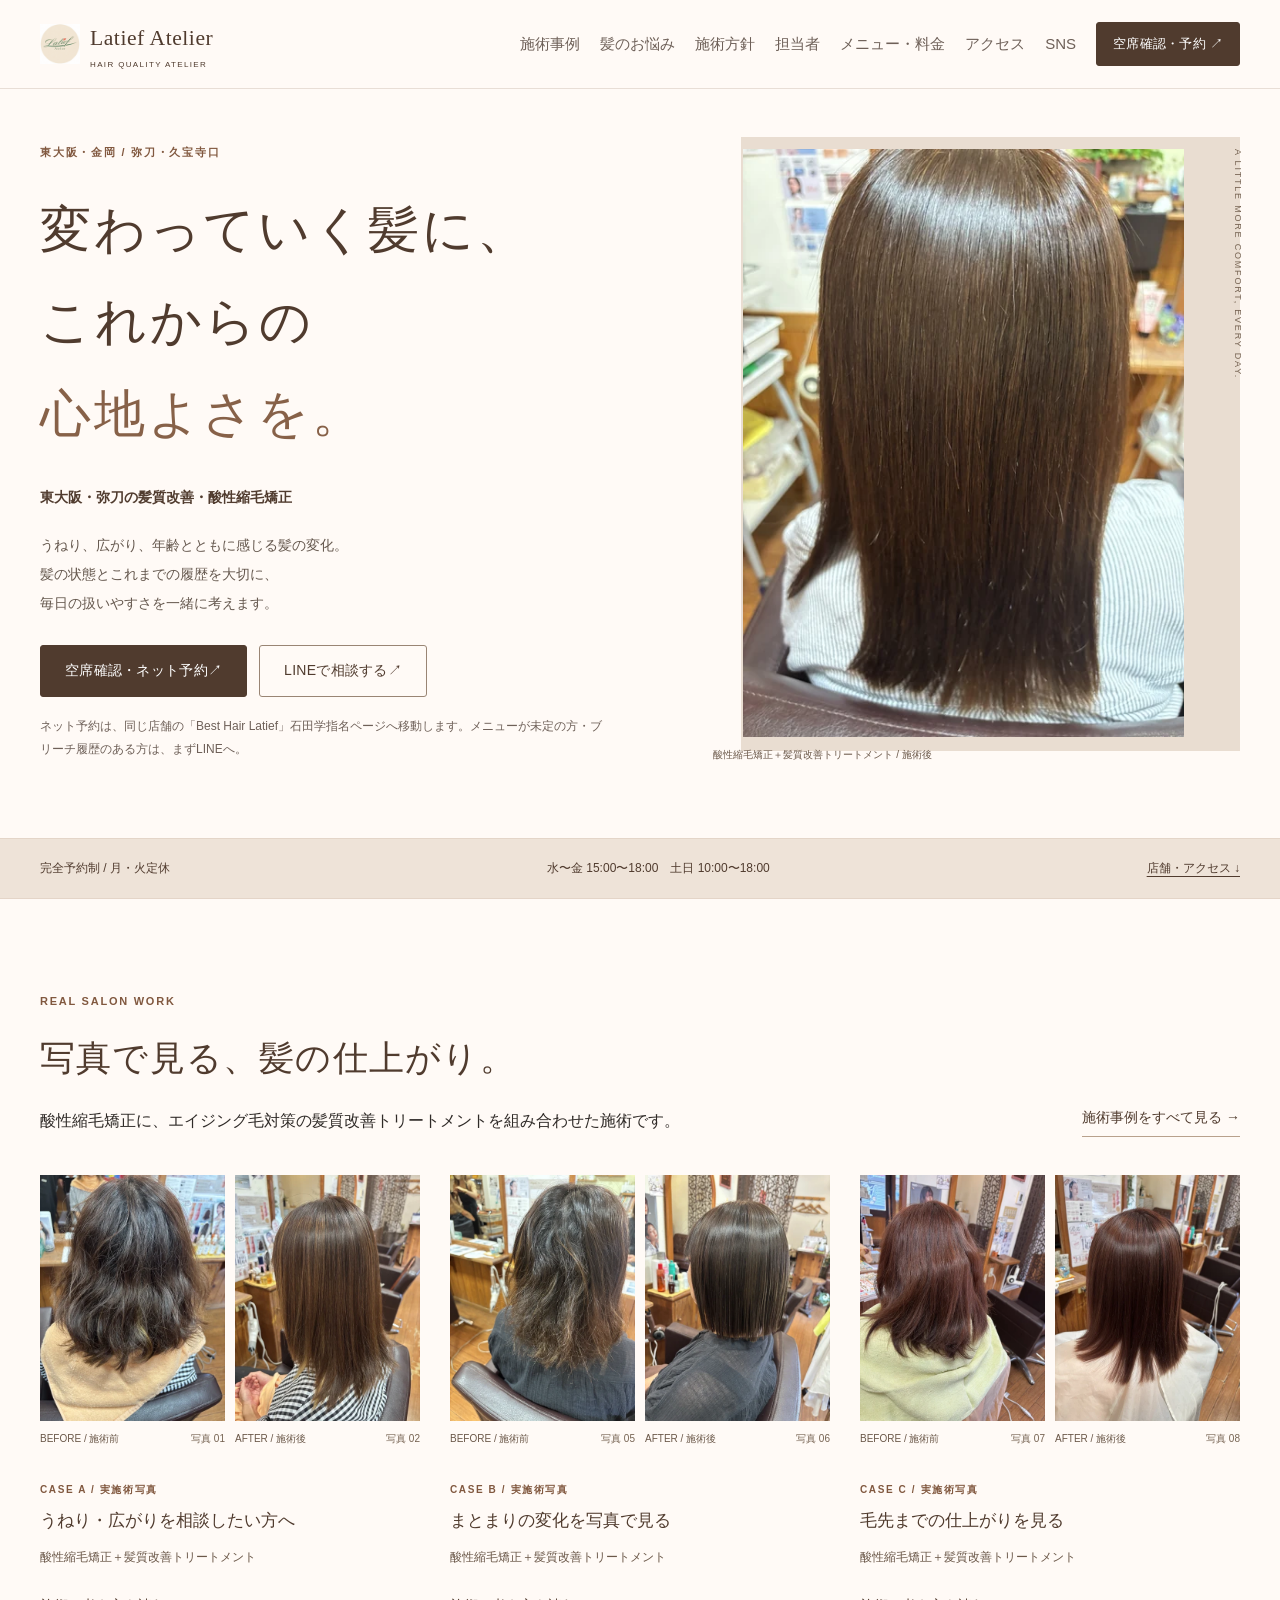
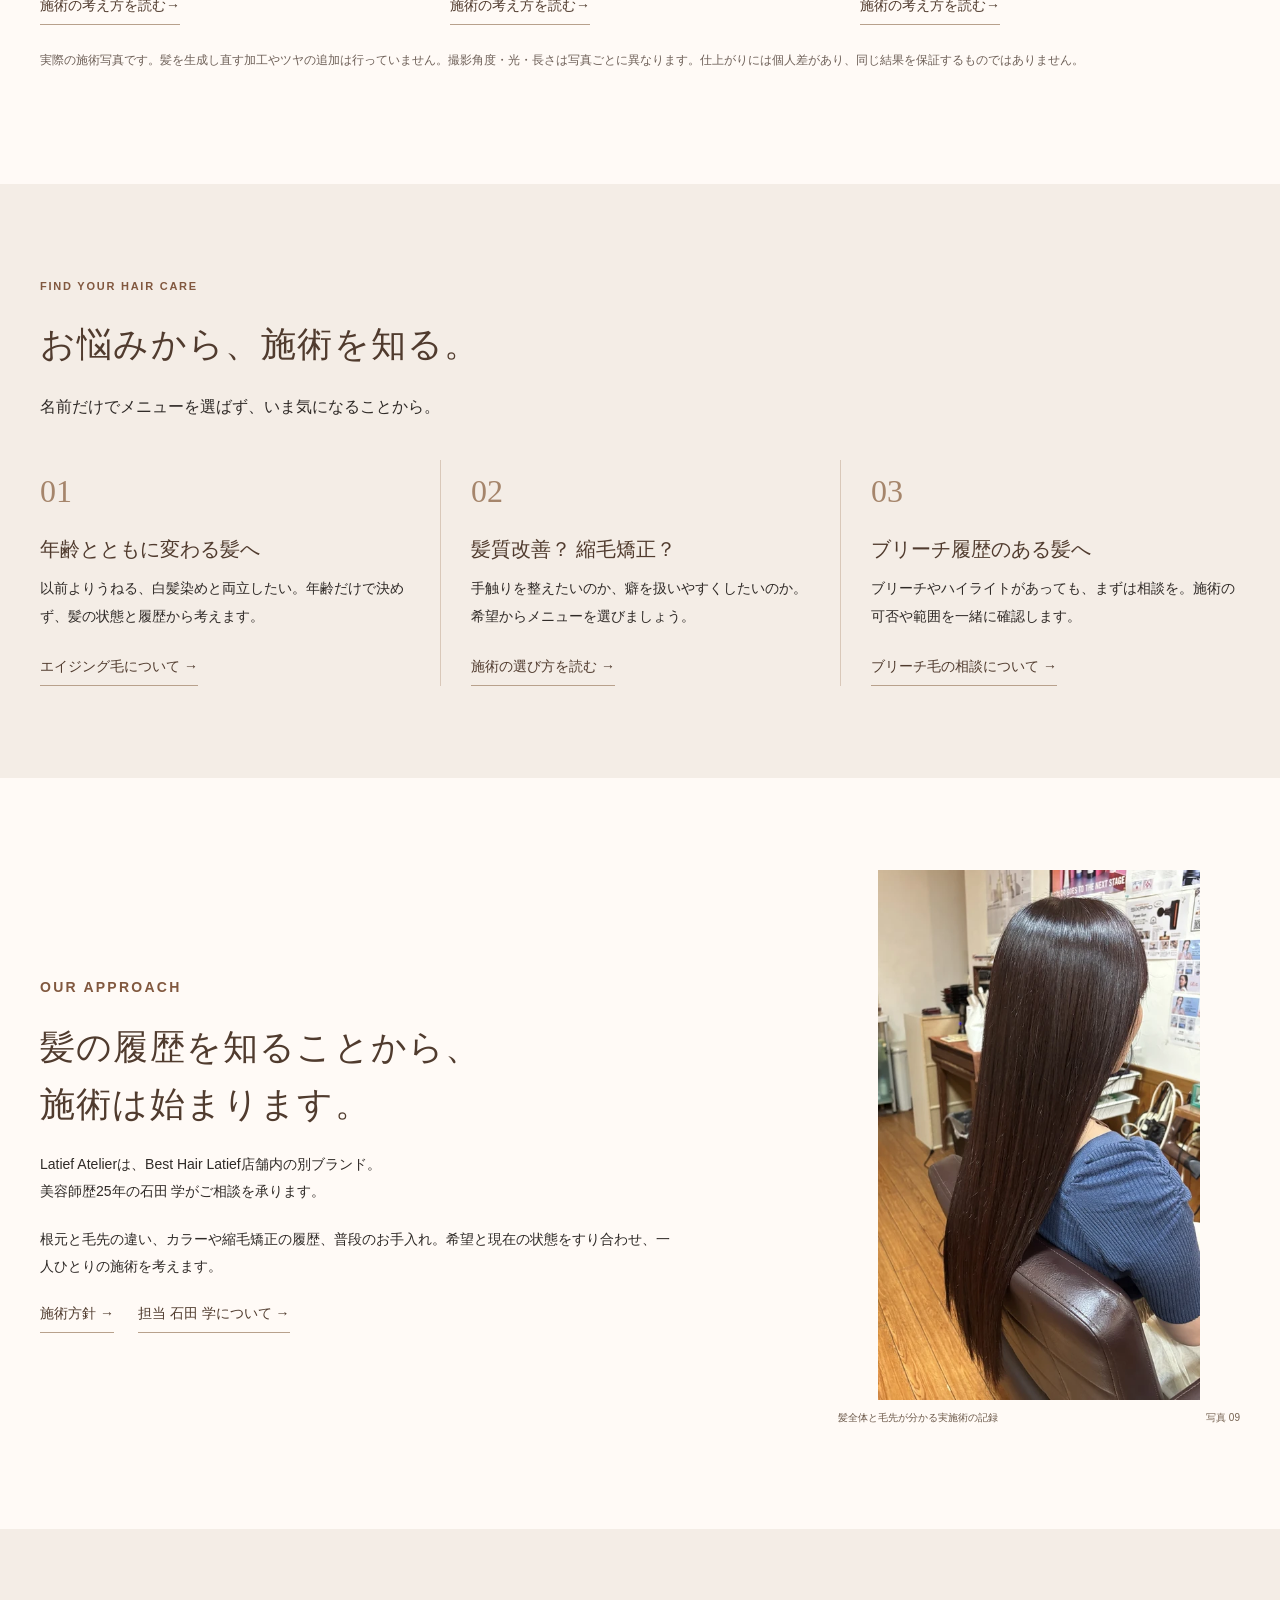
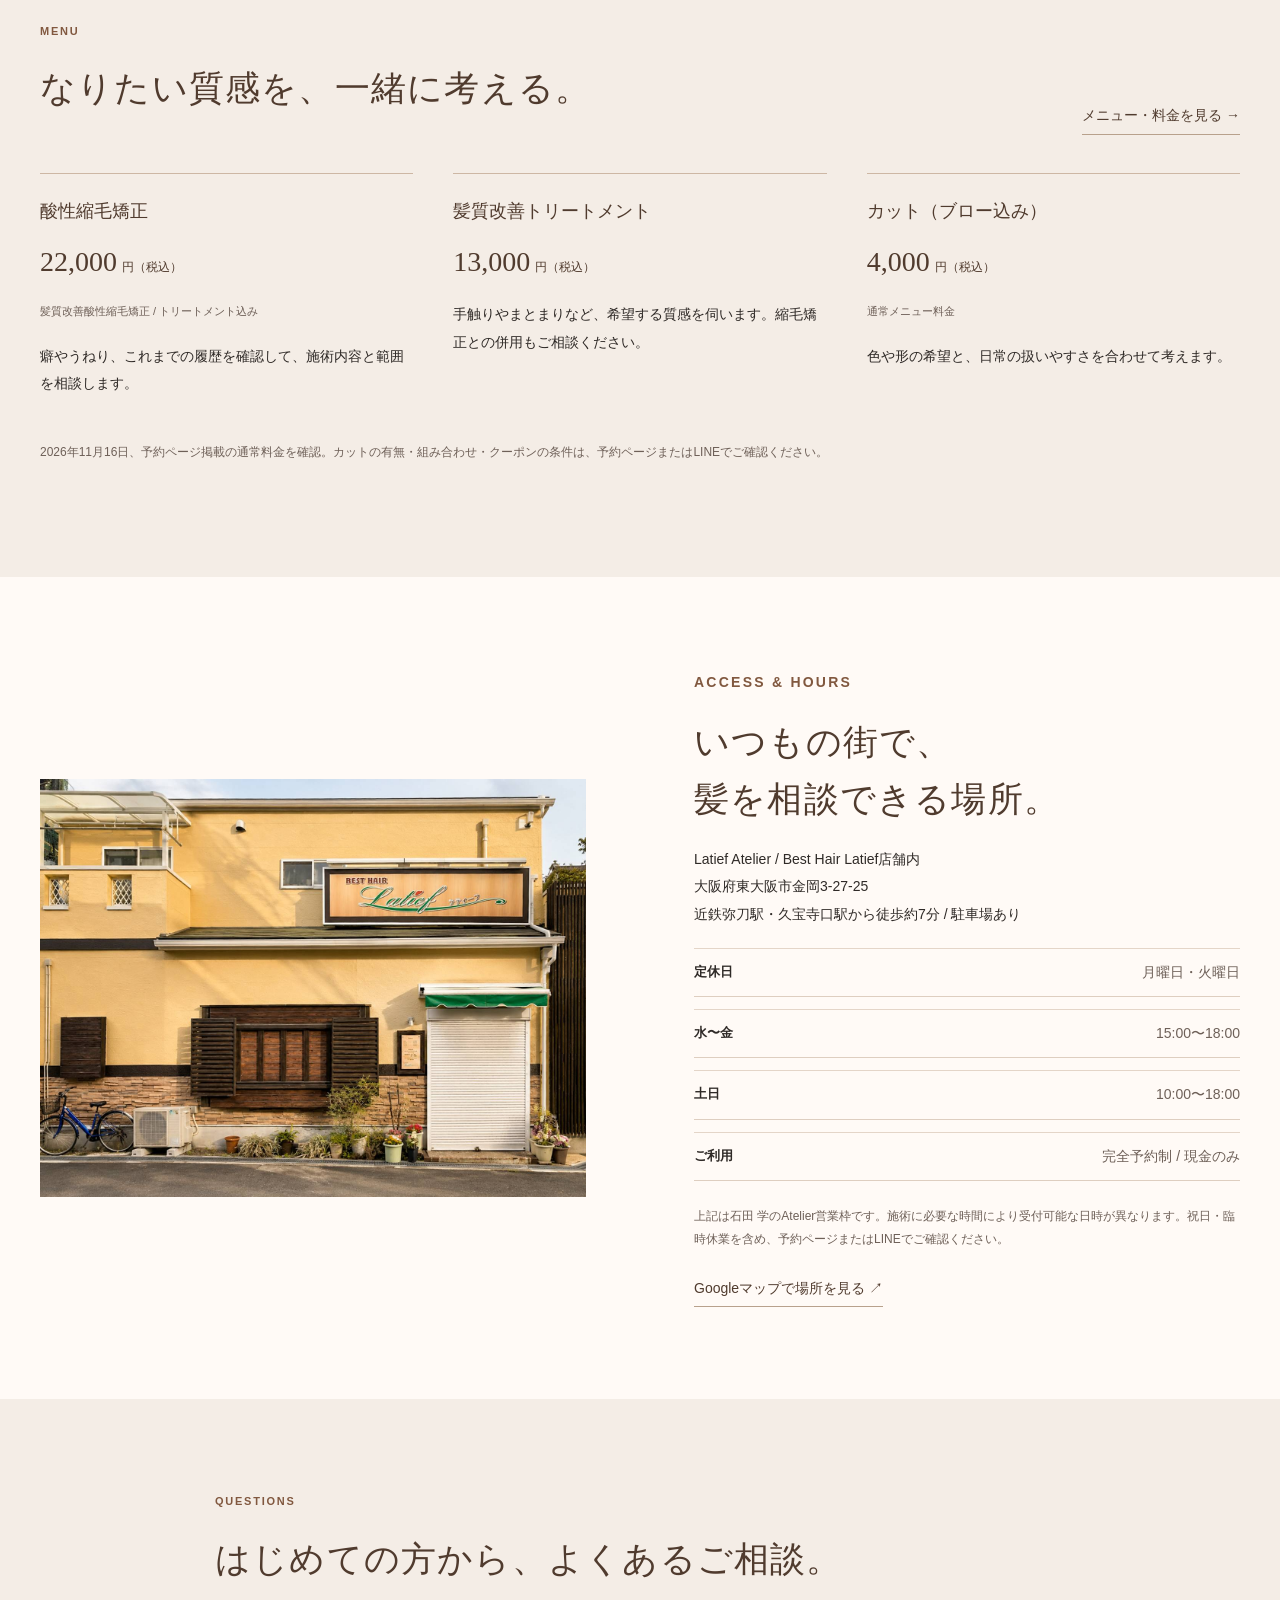
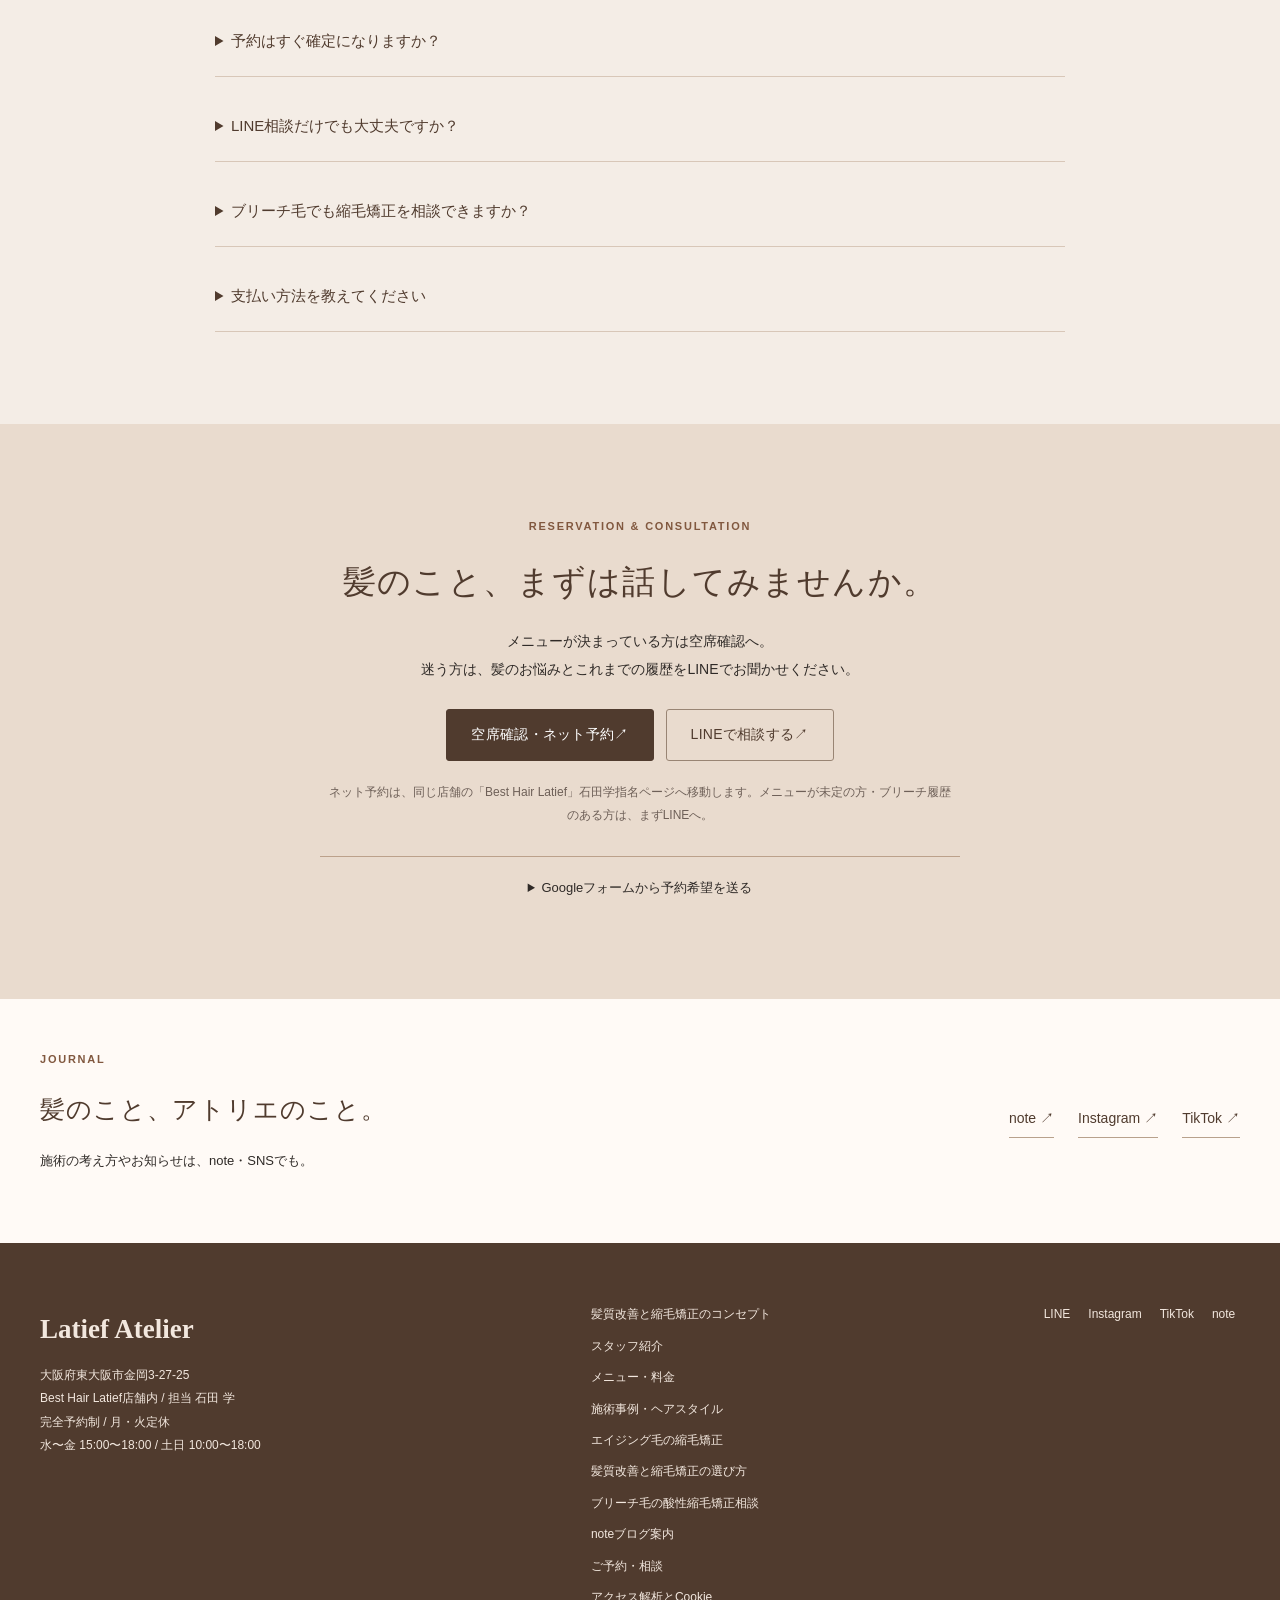
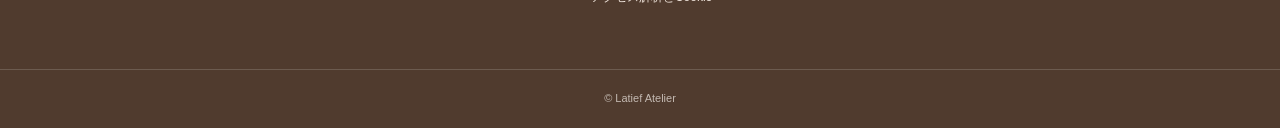
==== commit 37697a63: "Renew Latief Atelier with genuine treatment cases, local SEO, booking links and GA4" ====
--- a/index.html
+++ b/index.html
@@ -11,14 +11,15 @@
   <meta property="og:description" content="東大阪市金岡のLatief Atelier。弥刀・久宝寺口周辺で、エイジング毛のうねり、髪質改善、酸性縮毛矯正、ブリーチ履歴のある髪をご相談いただけます。月火定休、水〜金15〜18時・土日10〜18時。駐車場あり。">
   <meta property="og:type" content="website">
   <meta property="og:url" content="https://latiefatelier.com/">
+  <meta property="og:locale" content="ja_JP">
   <meta property="og:site_name" content="Latief Atelier">
   <meta property="og:image" content="https://latiefatelier.com/assets/images/shop-front.jpg">
   <meta name="twitter:card" content="summary_large_image">
   <meta name="twitter:title" content="東大阪・弥刀の髪質改善・縮毛矯正｜Latief Atelier">
   <meta name="twitter:description" content="東大阪市金岡のLatief Atelier。弥刀・久宝寺口周辺で、エイジング毛のうねり、髪質改善、酸性縮毛矯正、ブリーチ履歴のある髪をご相談いただけます。月火定休、水〜金15〜18時・土日10〜18時。駐車場あり。">
   <meta name="twitter:image" content="https://latiefatelier.com/assets/images/shop-front.jpg">
-  <link rel="preload" href="assets/images/hero-video-poster.jpg" as="image">
   <link rel="stylesheet" href="stylesheet.css">
+<link rel="stylesheet" href="renewal.css">
   <script type="application/ld+json">
 {
   "@context": "https://schema.org",
@@ -30,7 +31,7 @@
       "url": "https://latiefatelier.com/",
       "image": [
         "https://latiefatelier.com/assets/images/shop-front.jpg",
-        "https://latiefatelier.com/assets/images/hair-catalog.png"
+        "https://latiefatelier.com/assets/images/cases/04-960.webp"
       ],
       "description": "大阪府東大阪市金岡の完全予約制美容室。髪質改善、縮毛矯正、カラー、ヘアカットを中心に、髪の状態や履歴を確認しながら施術を設計します。",
       "address": {
@@ -69,7 +70,6 @@
         }
       ],
       "paymentAccepted": "Cash",
-      "priceRange": "4000円-28000円",
       "sameAs": [
         "https://lin.ee/6GPeVmwn",
         "https://www.instagram.com/latief_atelier?igsh=MW42ZXM1Z3Rob2Y1cg%3D%3D&utm_source=qr",
@@ -133,14 +133,6 @@
       ]
     },
     {
-      "@type": "VideoObject",
-      "name": "Latief Atelier 店舗イメージ動画",
-      "description": "東大阪市金岡の美容室Latief Atelierの雰囲気を伝えるトップ動画です。",
-      "thumbnailUrl": "https://latiefatelier.com/assets/images/hero-video-poster.jpg",
-      "contentUrl": "https://latiefatelier.com/assets/videos/hero-video.mp4",
-      "uploadDate": "2026-05-28"
-    },
-    {
       "@type": "FAQPage",
       "mainEntity": [
         {
@@ -168,225 +160,358 @@
           }
         }
       ]
+    },
+    {
+      "@type": "WebPage",
+      "@id": "https://latiefatelier.com/#webpage",
+      "url": "https://latiefatelier.com/",
+      "name": "東大阪・弥刀の髪質改善・縮毛矯正｜Latief Atelier",
+      "description": "東大阪市金岡のLatief Atelier。弥刀・久宝寺口周辺で、エイジング毛のうねり、髪質改善、酸性縮毛矯正、ブリーチ履歴のある髪をご相談いただけます。月火定休、水〜金15〜18時・土日10〜18時。駐車場あり。",
+      "inLanguage": "ja",
+      "isPartOf": {
+        "@id": "https://latiefatelier.com/#website"
+      },
+      "about": {
+        "@id": "https://latiefatelier.com/#salon"
+      }
     }
   ]
 }
-  </script>
+</script>
+<link rel="preload" as="image" href="assets/images/cases/04-960.webp" imagesrcset="assets/images/cases/04-480.webp 480w, assets/images/cases/04-960.webp 960w" imagesizes="(max-width: 680px) 90vw, 440px">
 </head>
 <body>
-  <header class="site-header">
-    <div class="container header-inner">
-      <a class="site-logo" href="index.html" aria-label="Latief Atelier トップページへ">
-        <img src="assets/images/logo-icon.png" alt="" width="40" height="40">
-        <span>Latief Atelier</span>
-      </a>
-      <button class="nav-toggle" type="button" aria-controls="global-nav" aria-expanded="false">
-        <span class="nav-toggle-line"></span>
-        <span class="sr-only">メニューを開閉</span>
-      </button>
-      <nav id="global-nav" class="global-nav" aria-label="グローバルナビゲーション">
-        <a href="concept.html">コンセプト</a>
-        <a href="staff.html">スタッフ</a>
-        <a href="pricing.html">料金</a>
-        <a href="hairstyle.html">ヘアスタイル</a>
-        <a href="blog.html">ブログ</a>
-        <a class="button button-small" href="#reservation">予約する</a>
-      </nav>
-    </div>
-  </header>
-
-  <main>
-    <section class="hero hero-video">
-      <video class="hero-video-media" autoplay muted loop playsinline webkit-playsinline preload="auto" poster="assets/images/hero-video-poster.jpg" aria-label="Latief Atelierの店舗イメージ動画">
-        <source src="assets/videos/hero-video.mp4" type="video/mp4">
-      </video>
-      <div class="hero-shade" aria-hidden="true"></div>
-      <div class="container hero-content">
-        <p class="eyebrow">Hair quality atelier</p>
-        <h1>東大阪・弥刀で髪質改善と縮毛矯正を相談できる美容室</h1>
-        <p>Latief Atelierは大阪府東大阪市金岡の完全予約制ヘアアトリエです。髪の履歴、ダメージ、癖、カラー履歴を丁寧に確認し、毎日扱いやすい髪を目指します。</p>
-        <div class="hero-actions">
-          <a class="button" href="https://beauty.hotpepper.jp/CSP/bt/reserve/?storeId=H000819673&amp;stylistId=T001129687" target="_blank" rel="noopener noreferrer">空席確認・ネット予約</a>
-          <a class="button button-secondary hero-line" href="https://lin.ee/6GPeVmwn" target="_blank" rel="noopener noreferrer">LINEで相談する</a>
-        </div>
-      </div>
-    </section>
-
-    <section class="mobile-reserve-bar" aria-label="スマートフォン用予約導線">
-      <a href="https://beauty.hotpepper.jp/CSP/bt/reserve/?storeId=H000819673&amp;stylistId=T001129687" target="_blank" rel="noopener noreferrer">空席確認・予約</a>
-      <a href="https://lin.ee/6GPeVmwn" target="_blank" rel="noopener noreferrer">LINE相談</a>
-    </section>
-
-    <section class="section section-intro">
-      <div class="container section-grid">
-        <div>
-          <p class="eyebrow">Concept</p>
-          <h2>髪質・履歴・ダメージに合わせて、施術を丁寧に設計します</h2>
-        </div>
-        <div class="lead-block">
-          <p>Latief Atelierは、Latief店舗内の別ブランドとして、髪質改善・縮毛矯正・カラーを中心に施術を行う完全予約制の美容室です。</p>
-          <p>「他店で断られてしまった」「ブリーチやハイトーンカラーで髪が扱いにくい」「年齢とともに髪が細くなった」など、大人の髪悩みに一人ひとり合わせて向き合います。</p>
-          <a class="text-link" href="concept.html">髪質改善と縮毛矯正への考え方を読む</a>
-        </div>
-      </div>
-    </section>
-
-    <section id="access" class="section section-soft">
-      <div class="container atelier-grid">
-        <div class="image-frame image-frame-shop">
-          <img src="assets/images/shop-front.jpg" alt="東大阪市金岡の美容室 Latief Atelier 店舗外観" width="1200" height="825" loading="lazy" decoding="async">
-        </div>
-        <div>
-          <p class="eyebrow">Shop</p>
-          <h2>東大阪市金岡、近鉄弥刀駅・久宝寺口駅から徒歩圏内</h2>
-          <p>住所は大阪府東大阪市金岡3-27-25です。近鉄弥刀駅、近鉄久宝寺口駅から徒歩約7分。駐車場もご利用いただけます。</p>
-          <dl class="info-list">
-            <div><dt>営業</dt><dd>完全予約制 / 月・火定休</dd></div>
-            <div><dt>営業時間</dt><dd>水〜金 15:00〜18:00 / 土日 10:00〜18:00</dd></div>
-            <div><dt>ご予約日時</dt><dd>施術に必要な時間により異なります。祝日・臨時休業を含め、予約ページまたはLINEでご確認ください。</dd></div>
-            <div><dt>支払い</dt><dd>現金のみ</dd></div>
-          </dl>
-          <a class="text-link" href="https://maps.app.goo.gl/Fzugw7gSboFW49Jr8?g_st=ic" target="_blank" rel="noopener noreferrer">Googleマップで場所を見る</a>
-        </div>
-      </div>
-    </section>
-
-    <section class="section">
-      <div class="container card-grid three-columns">
-        <article class="feature-card">
-          <p class="eyebrow">Treatment</p>
-          <h2>髪質改善</h2>
-          <p>髪質、履歴、ダメージレベルを見極めながら、トリートメントや薬剤を調整します。艶だけでなく、これから先も扱いやすい髪を目指します。</p>
-          <a class="button button-secondary" href="pricing.html">髪質改善の料金を見る</a>
-        </article>
-        <article class="feature-card">
-          <p class="eyebrow">Straight</p>
-          <h2>縮毛矯正</h2>
-          <p>癖、うねり、エイジングによる髪の変化、ブリーチ履歴などを確認し、髪に合わせた縮毛矯正を提案します。</p>
-          <a class="button button-secondary" href="concept.html">縮毛矯正へのこだわりを見る</a>
-        </article>
-        <article class="feature-card">
-          <p class="eyebrow">Color</p>
-          <h2>カラーとヘアカット</h2>
-          <p>カラー、ヘアカット、ブリーチ、ハイライトなども、髪の状態と日常の扱いやすさを考えながら設計します。</p>
-          <a class="button button-secondary" href="hairstyle.html">ヘアスタイル写真を見る</a>
-        </article>
-      </div>
-    </section>
-
-    <section class="section section-soft">
-      <div class="container">
-        <div class="section-heading section-heading-row">
-          <div>
-            <p class="eyebrow">Hair style</p>
-            <h2>ヘアスタイル写真カタログ</h2>
-            <p>ショート、ミディアム、ロングの雰囲気を掲載しています。髪型選びやカラー相談の参考にご覧ください。</p>
-          </div>
-          <a class="text-link" href="hairstyle.html">ヘアスタイルカタログを見る</a>
-        </div>
-        <div class="style-preview">
-          <img src="assets/images/hair-catalog.png" alt="ショート、ミディアム、ロングのヘアスタイル写真カタログ" width="1600" height="900" loading="lazy" decoding="async">
-        </div>
-      </div>
-    </section>
-
-    <section class="section section-soft"><div class="container"><div class="section-heading"><p class="eyebrow">Hair care guide</p><h2>髪のお悩みから施術を知る</h2><p>髪の履歴を大切に、メニュー選びや施術前の疑問をご案内します。</p></div><div class="card-grid three-columns"><article class="feature-card"><h3>エイジング毛の縮毛矯正</h3><p>東大阪市金岡のLatief Atelierでは、エイジング毛の扱いにくさや繰り返す白髪染めの履歴を確認し、酸性縮毛矯正と髪質改善トリートメントを組み合わせた施術をご相談いただけます。</p><a class="text-link" href="aging-hair.html">詳しく読む</a></article>
-<article class="feature-card"><h3>髪質改善と縮毛矯正の選び方</h3><p>ツヤがほしい、手触りを整えたい、うねりを扱いやすくしたい。まずは求める仕上がりを整理し、東大阪市金岡のLatief Atelierで施術内容を相談しましょう。</p><a class="text-link" href="hair-treatment.html">詳しく読む</a></article>
-<article class="feature-card"><h3>ブリーチ毛の酸性縮毛矯正相談</h3><p>ブリーチやハイライトのある髪で縮毛矯正を考えている方へ。東大阪市金岡のLatief Atelierでは、施術できるかを一律に決めず、これまでの履歴と現在の状態を確認します。</p><a class="text-link" href="bleached-hair.html">詳しく読む</a></article></div></div></section>
-    <section id="reservation" class="section section-accent">
-      <div class="container reservation-layout">
-        <div class="reservation-copy">
-          <p class="eyebrow">Reservation</p>
-          <h2>空席を見てネット予約、髪のお悩みはLINEで相談</h2>
-          <p>メニューが決まっている方は、ホットペッパーで空席確認・ネット予約をご利用いただけます。予約先はBest Hair Latiefの石田学指名ページです。ブリーチ毛や複雑な履歴のある方、メニュー選びに迷う方は、まずLINEでご相談ください。下のGoogleフォームからのご希望は、日時を調整したうえで本予約の連絡をお返しします。</p>
-          <div class="reservation-actions">
-            <a class="button" href="https://beauty.hotpepper.jp/CSP/bt/reserve/?storeId=H000819673&amp;stylistId=T001129687" target="_blank" rel="noopener noreferrer">空席確認・ネット予約</a>
-            <a class="button" href="https://docs.google.com/forms/d/e/1FAIpQLSenfjEN9BArRA2PpPxyo5vL9c3WmB7zXqXQNt8PEVHBXvngTw/viewform?usp=header" target="_blank" rel="noopener noreferrer">Googleフォームで予約希望を送る</a>
-            <a class="button button-secondary" href="https://lin.ee/6GPeVmwn" target="_blank" rel="noopener noreferrer">LINEで髪の相談をする</a>
-          </div>
-        </div>
-        <div class="form-shell">
-          <iframe
-            src="https://docs.google.com/forms/d/e/1FAIpQLSenfjEN9BArRA2PpPxyo5vL9c3WmB7zXqXQNt8PEVHBXvngTw/viewform?embedded=true"
-            title="Latief Atelier 予約フォーム"
-            width="100%"
-            height="780"
-            frameborder="0"
-            marginheight="0"
-            marginwidth="0">
-            読み込んでいます...
-          </iframe>
-        </div>
-      </div>
-    </section>
-
-    <section class="section">
-      <div class="container faq-list">
-        <div class="section-heading">
-          <p class="eyebrow">FAQ</p>
-          <h2>美容院・美容室選びでよくある質問</h2>
-        </div>
-        <details>
-          <summary>予約はすぐ確定になりますか？</summary>
-          <p>ホットペッパーのネット予約は、予約完了画面と予約内容をご確認ください。LINE・Googleフォームからのご希望は、日時を調整したうえで当店から本予約確定の連絡をお返しします。</p>
-        </details>
-        <details>
-          <summary>LINE相談だけでも大丈夫ですか？</summary>
-          <p>もちろん大丈夫です。髪質改善と縮毛矯正の違い、ダメージ毛への施術、癖やエイジングによる変化など、髪の悩みを気軽にご相談ください。</p>
-        </details>
-        <details>
-          <summary>ヘアカットだけでも予約できますか？</summary>
-          <p>ヘアカットのみのメニューもあります。髪質改善やカラーと組み合わせるか迷っている場合も、髪の状態を見ながら相談できます。</p>
-        </details>
-        <details>
-          <summary>カラーと髪質改善は同日にできますか？</summary>
-          <p>髪質改善カラーのメニューがあります。髪の履歴やダメージ状態によって調整が必要な場合があるため、事前相談をおすすめしています。</p>
-        </details>
-        <details>
-          <summary>東大阪市金岡・弥刀周辺から通えますか？</summary>
-          <p>東大阪市金岡にあり、近鉄弥刀駅・久宝寺口駅から徒歩圏内です。金岡・弥刀・久宝寺口周辺で美容院や美容室を探している方にご相談いただけます。</p>
-        </details>
-        <details>
-          <summary>支払い方法を教えてください</summary>
-          <p>現在は現金のみのお支払いです。今後変更がある場合はLINEまたはホームページでお知らせします。</p>
-        </details>
-      </div>
-    </section>
-
-    <section class="section section-soft">
-      <div class="container sns-panel">
-        <div>
-          <p class="eyebrow">SNS / note</p>
-          <h2>SNSとnoteでも髪の情報を発信しています</h2>
-          <p>ヘアスタイル、サロンのお知らせ、髪質改善や縮毛矯正の考え方はSNSとnoteでもご覧いただけます。</p>
-        </div>
-        <div class="sns-links" aria-label="SNSリンク">
-          <a href="https://lin.ee/6GPeVmwn" target="_blank" rel="noopener noreferrer" class="sns-link">LINE</a>
-          <a href="https://www.instagram.com/latief_atelier?igsh=MW42ZXM1Z3Rob2Y1cg%3D%3D&utm_source=qr" target="_blank" rel="noopener noreferrer" class="sns-link">Instagram</a>
-          <a href="https://www.tiktok.com/@latiefatelier8?_r=1&_t=ZS-96b59ofkvR6" target="_blank" rel="noopener noreferrer" class="sns-link">TikTok</a>
-          <a href="https://note.com/brave_phlox2184" target="_blank" rel="noopener noreferrer" class="sns-link">note</a>
-        </div>
-      </div>
-    </section>
-  </main>
-
-  <footer class="site-footer">
+<a class="skip-link" href="#main">本文へ移動</a>
+<header class="site-header">
+<div class="container header-inner">
+<a class="site-logo" href="index.html" aria-label="Latief Atelier トップページへ">
+<img src="assets/images/logo-web.png" width="40" height="40" alt="">
+<span>Latief Atelier<small>HAIR QUALITY ATELIER</small>
+</span>
+</a>
+<button class="nav-toggle" type="button" aria-controls="global-nav" aria-expanded="false">
+<span class="nav-toggle-line">
+</span>
+<span class="sr-only">メニューを開閉</span>
+</button>
+<nav id="global-nav" class="global-nav" aria-label="グローバルナビゲーション">
+<a href="hairstyle.html">施術事例</a>
+<a href="aging-hair.html">髪のお悩み</a>
+<a href="concept.html">施術方針</a>
+<a href="staff.html">担当者</a>
+<a href="pricing.html">メニュー・料金</a>
+<a href="index.html#access">アクセス</a>
+<a href="index.html#journal">SNS</a>
+<a class="button button-small" href="https://beauty.hotpepper.jp/CSP/bt/reserve/?storeId=H000819673&amp;stylistId=T001129687" target="_blank" rel="noopener noreferrer">空席確認・予約 ↗</a>
+</nav>
+</div>
+</header>
+<main id="main">
+<section class="atelier-hero">
+<div class="container hero-layout">
+<div class="hero-intro">
+<p class="eyebrow">東大阪・金岡 / 弥刀・久宝寺口</p>
+<h1>変わっていく髪に、<br>これからの<br>
+<em>心地よさを。</em>
+<span class="hero-subtitle">東大阪・弥刀の髪質改善・酸性縮毛矯正</span>
+</h1>
+<p>うねり、広がり、年齢とともに感じる髪の変化。<br>髪の状態とこれまでの履歴を大切に、<br>毎日の扱いやすさを一緒に考えます。</p>
+<div class="reservation-actions">
+<a class="button" href="https://beauty.hotpepper.jp/CSP/bt/reserve/?storeId=H000819673&amp;stylistId=T001129687" target="_blank" rel="noopener noreferrer">空席確認・ネット予約<span aria-hidden="true"> ↗</span>
+</a>
+<a class="button button-secondary line-button" href="https://lin.ee/6GPeVmwn" target="_blank" rel="noopener noreferrer">LINEで相談する<span aria-hidden="true"> ↗</span>
+</a>
+</div>
+<p class="booking-note">ネット予約は、同じ店舗の「Best Hair Latief」石田学指名ページへ移動します。メニューが未定の方・ブリーチ履歴のある方は、まずLINEへ。</p>
+</div>
+<div class="hero-visual">
+<figure class="case-photo">
+<img src="assets/images/cases/04-960.webp" srcset="assets/images/cases/04-480.webp 480w, assets/images/cases/04-960.webp 960w" sizes="(max-width: 680px) 90vw, 440px" width="1152" height="1536" alt="写真04：酸性縮毛矯正と髪質改善トリートメント併用後の髪" fetchpriority="high" decoding="async">
+<figcaption>酸性縮毛矯正＋髪質改善トリートメント / 施術後<span>写真 04</span>
+</figcaption>
+</figure>
+<p class="vertical-note" aria-hidden="true">A LITTLE MORE COMFORT, EVERY DAY.</p>
+</div>
+</div>
+</section>
+<div class="hours-strip">
+<div class="container">
+<span>完全予約制 / 月・火定休</span>
+<span>水〜金 15:00〜18:00　土日 10:00〜18:00</span>
+<a href="#access">店舗・アクセス <span aria-hidden="true">↓</span>
+</a>
+</div>
+</div>
+<section class="section" id="cases">
+<div class="container">
+<div class="section-heading-row">
+<div>
+<p class="eyebrow">REAL SALON WORK</p>
+<h2>写真で見る、髪の仕上がり。</h2>
+<p>酸性縮毛矯正に、エイジング毛対策の<br class="mobile-only">髪質改善トリートメントを組み合わせた施術です。</p>
+</div>
+<a class="text-link" href="hairstyle.html">施術事例をすべて見る →</a>
+</div>
+<div class="home-cases">
+<article class="case-entry" id="case-a">
+<div class="comparison" data-pair="A">
+<figure class="case-photo">
+<img src="assets/images/cases/01-960.webp" srcset="assets/images/cases/01-480.webp 480w, assets/images/cases/01-960.webp 960w" sizes="(max-width: 680px) 46vw, 360px" width="1152" height="1536" alt="写真01：酸性縮毛矯正前の髪の後ろ姿" loading="lazy" decoding="async">
+<figcaption>BEFORE / 施術前<span>写真 01</span>
+</figcaption>
+</figure>
+<figure class="case-photo">
+<img src="assets/images/cases/02-960.webp" srcset="assets/images/cases/02-480.webp 480w, assets/images/cases/02-960.webp 960w" sizes="(max-width: 680px) 46vw, 360px" width="1152" height="1536" alt="写真02：酸性縮毛矯正と髪質改善トリートメント併用後の髪" loading="lazy" decoding="async">
+<figcaption>AFTER / 施術後<span>写真 02</span>
+</figcaption>
+</figure>
+</div>
+<div class="case-copy">
+<p class="eyebrow">CASE A / 実施術写真</p>
+<h3>うねり・広がりを相談したい方へ</h3>
+<p class="treatment-label">酸性縮毛矯正＋髪質改善トリートメント</p>
+<a class="text-link" href="aging-hair.html">施術の考え方を読む <span aria-hidden="true">→</span>
+</a>
+</div>
+</article>
+<article class="case-entry" id="case-b">
+<div class="comparison" data-pair="B">
+<figure class="case-photo">
+<img src="assets/images/cases/05-960.webp" srcset="assets/images/cases/05-480.webp 480w, assets/images/cases/05-960.webp 960w" sizes="(max-width: 680px) 46vw, 360px" width="1152" height="1536" alt="写真05：酸性縮毛矯正前の髪の後ろ姿" loading="lazy" decoding="async">
+<figcaption>BEFORE / 施術前<span>写真 05</span>
+</figcaption>
+</figure>
+<figure class="case-photo">
+<img src="assets/images/cases/06-960.webp" srcset="assets/images/cases/06-480.webp 480w, assets/images/cases/06-960.webp 960w" sizes="(max-width: 680px) 46vw, 360px" width="1152" height="1536" alt="写真06：酸性縮毛矯正と髪質改善トリートメント併用後の髪" loading="lazy" decoding="async">
+<figcaption>AFTER / 施術後<span>写真 06</span>
+</figcaption>
+</figure>
+</div>
+<div class="case-copy">
+<p class="eyebrow">CASE B / 実施術写真</p>
+<h3>まとまりの変化を写真で見る</h3>
+<p class="treatment-label">酸性縮毛矯正＋髪質改善トリートメント</p>
+<a class="text-link" href="aging-hair.html">施術の考え方を読む <span aria-hidden="true">→</span>
+</a>
+</div>
+</article>
+<article class="case-entry" id="case-c">
+<div class="comparison" data-pair="C">
+<figure class="case-photo">
+<img src="assets/images/cases/07-960.webp" srcset="assets/images/cases/07-480.webp 480w, assets/images/cases/07-960.webp 960w" sizes="(max-width: 680px) 46vw, 360px" width="1152" height="1536" alt="写真07：酸性縮毛矯正前の髪の後ろ姿" loading="lazy" decoding="async">
+<figcaption>BEFORE / 施術前<span>写真 07</span>
+</figcaption>
+</figure>
+<figure class="case-photo">
+<img src="assets/images/cases/08-960.webp" srcset="assets/images/cases/08-480.webp 480w, assets/images/cases/08-960.webp 960w" sizes="(max-width: 680px) 46vw, 360px" width="1152" height="1536" alt="写真08：酸性縮毛矯正と髪質改善トリートメント併用後の髪" loading="lazy" decoding="async">
+<figcaption>AFTER / 施術後<span>写真 08</span>
+</figcaption>
+</figure>
+</div>
+<div class="case-copy">
+<p class="eyebrow">CASE C / 実施術写真</p>
+<h3>毛先までの仕上がりを見る</h3>
+<p class="treatment-label">酸性縮毛矯正＋髪質改善トリートメント</p>
+<a class="text-link" href="aging-hair.html">施術の考え方を読む <span aria-hidden="true">→</span>
+</a>
+</div>
+</article>
+</div>
+<p class="photo-note">実際の施術写真です。髪を生成し直す加工やツヤの追加は行っていません。撮影角度・光・長さは写真ごとに異なります。仕上がりには個人差があり、同じ結果を保証するものではありません。</p>
+</div>
+</section>
+<section class="section section-soft">
+<div class="container">
+<div class="section-heading">
+<p class="eyebrow">FIND YOUR HAIR CARE</p>
+<h2>お悩みから、施術を知る。</h2>
+<p>名前だけでメニューを選ばず、いま気になることから。</p>
+</div>
+<div class="guide-links">
+<article>
+<p class="guide-number">01</p>
+<h3>年齢とともに変わる髪へ</h3>
+<p>以前よりうねる、白髪染めと両立したい。年齢だけで決めず、髪の状態と履歴から考えます。</p>
+<a class="text-link" href="aging-hair.html">エイジング毛について →</a>
+</article>
+<article>
+<p class="guide-number">02</p>
+<h3>髪質改善？ 縮毛矯正？</h3>
+<p>手触りを整えたいのか、癖を扱いやすくしたいのか。希望からメニューを選びましょう。</p>
+<a class="text-link" href="hair-treatment.html">施術の選び方を読む →</a>
+</article>
+<article>
+<p class="guide-number">03</p>
+<h3>ブリーチ履歴のある髪へ</h3>
+<p>ブリーチやハイライトがあっても、まずは相談を。施術の可否や範囲を一緒に確認します。</p>
+<a class="text-link" href="bleached-hair.html">ブリーチ毛の相談について →</a>
+</article>
+</div>
+</div>
+</section>
+<section class="section">
+<div class="container philosophy">
+<div>
+<p class="eyebrow">OUR APPROACH</p>
+<h2>髪の履歴を知ることから、<br>施術は始まります。</h2>
+<p>Latief Atelierは、Best Hair Latief店舗内の別ブランド。<br>美容師歴25年の石田 学がご相談を承ります。</p>
+<p>根元と毛先の違い、カラーや縮毛矯正の履歴、普段のお手入れ。希望と現在の状態をすり合わせ、一人ひとりの施術を考えます。</p>
+<div class="inline-links">
+<a class="text-link" href="concept.html">施術方針 →</a>
+<a class="text-link" href="staff.html">担当 石田 学について →</a>
+</div>
+</div>
+<figure class="philosophy-photo">
+<figure class="case-photo">
+<img src="assets/images/cases/09-960.webp" srcset="assets/images/cases/09-480.webp 480w, assets/images/cases/09-960.webp 960w" sizes="(max-width: 680px) 85vw, 360px" width="860" height="1416" alt="写真09：酸性縮毛矯正と髪質改善トリートメント併用後の髪" loading="lazy" decoding="async">
+<figcaption>髪全体と毛先が分かる実施術の記録<span>写真 09</span>
+</figcaption>
+</figure>
+</figure>
+</div>
+</section>
+<section class="section section-soft">
+<div class="container">
+<div class="section-heading-row">
+<div>
+<p class="eyebrow">MENU</p>
+<h2>なりたい質感を、一緒に考える。</h2>
+</div>
+<a class="text-link" href="pricing.html">メニュー・料金を見る →</a>
+</div>
+<div class="menu-overview">
+<div>
+<h3>酸性縮毛矯正</h3>
+<p class="menu-price">22,000<span>円（税込）</span>
+</p>
+<p class="photo-note">髪質改善酸性縮毛矯正 / トリートメント込み</p>
+<p>癖やうねり、これまでの履歴を確認して、施術内容と範囲を相談します。</p>
+</div>
+<div>
+<h3>髪質改善トリートメント</h3>
+<p class="menu-price">13,000<span>円（税込）</span>
+</p>
+<p>手触りやまとまりなど、希望する質感を伺います。縮毛矯正との併用もご相談ください。</p>
+</div>
+<div>
+<h3>カット（ブロー込み）</h3>
+<p class="menu-price">4,000<span>円（税込）</span>
+</p>
+<p class="photo-note">通常メニュー料金</p>
+<p>色や形の希望と、日常の扱いやすさを合わせて考えます。</p>
+</div>
+</div>
+<p class="photo-note">2026年11月16日、予約ページ掲載の通常料金を確認。カットの有無・組み合わせ・クーポンの条件は、予約ページまたはLINEでご確認ください。</p>
+</div>
+</section>
+<section class="section" id="access">
+<div class="container access-layout">
+<div class="access-photo">
+<img src="assets/images/shop-front.jpg" width="1200" height="825" alt="Best Hair Latiefの店舗外観と入口" loading="lazy" decoding="async">
+</div>
+<div>
+<p class="eyebrow">ACCESS & HOURS</p>
+<h2>いつもの街で、<br>髪を相談できる場所。</h2>
+<p>Latief Atelier / Best Hair Latief店舗内<br>大阪府東大阪市金岡3-27-25<br>近鉄弥刀駅・久宝寺口駅から徒歩約7分 / 駐車場あり</p>
+<dl class="info-list">
+<div>
+<dt>定休日</dt>
+<dd>月曜日・火曜日</dd>
+</div>
+<div>
+<dt>水〜金</dt>
+<dd>15:00〜18:00</dd>
+</div>
+<div>
+<dt>土日</dt>
+<dd>10:00〜18:00</dd>
+</div>
+<div>
+<dt>ご利用</dt>
+<dd>完全予約制 / 現金のみ</dd>
+</div>
+</dl>
+<p class="photo-note">上記は石田 学のAtelier営業枠です。施術に必要な時間により受付可能な日時が異なります。祝日・臨時休業を含め、予約ページまたはLINEでご確認ください。</p>
+<a class="text-link" href="https://maps.app.goo.gl/Fzugw7gSboFW49Jr8?g_st=ic" target="_blank" rel="noopener noreferrer">Googleマップで場所を見る ↗</a>
+</div>
+</div>
+</section>
+<section class="section section-soft">
+<div class="container faq-width">
+<p class="eyebrow">QUESTIONS</p>
+<h2>はじめての方から、よくあるご相談。</h2>
+<div class="faq-list">
+<details>
+<summary>予約はすぐ確定になりますか？</summary>
+<p>ホットペッパーでは予約完了画面と予約内容をご確認ください。LINE・Googleフォームは日時を調整し、当店から本予約確定の連絡をお返しします。</p>
+</details>
+<details>
+<summary>LINE相談だけでも大丈夫ですか？</summary>
+<p>はい。メニューが決まっていなくても大丈夫です。髪のお悩みや施術履歴を分かる範囲でお聞かせください。</p>
+</details>
+<details>
+<summary>ブリーチ毛でも縮毛矯正を相談できますか？</summary>
+<p>ご相談いただけます。写真だけで施術可能とは断定せず、実際の髪の状態を確認して、施術の可否・範囲や見送る選択肢も含めて考えます。まずはLINEへご連絡ください。</p>
+</details>
+<details>
+<summary>支払い方法を教えてください</summary>
+<p>現在は現金のみのお支払いです。変更がある場合はホームページまたはLINEで案内します。</p>
+</details>
+</div>
+</div>
+</section>
+<section id="reservation" class="section section-accent">
+<div class="container booking-panel">
+<p class="eyebrow">RESERVATION & CONSULTATION</p>
+<h2>髪のこと、まずは話してみませんか。</h2>
+<p>メニューが決まっている方は空席確認へ。<br>迷う方は、髪のお悩みとこれまでの履歴をLINEでお聞かせください。</p>
+<div class="reservation-actions">
+<a class="button" href="https://beauty.hotpepper.jp/CSP/bt/reserve/?storeId=H000819673&amp;stylistId=T001129687" target="_blank" rel="noopener noreferrer">空席確認・ネット予約<span aria-hidden="true"> ↗</span>
+</a>
+<a class="button button-secondary line-button" href="https://lin.ee/6GPeVmwn" target="_blank" rel="noopener noreferrer">LINEで相談する<span aria-hidden="true"> ↗</span>
+</a>
+</div>
+<p class="booking-note">ネット予約は、同じ店舗の「Best Hair Latief」石田学指名ページへ移動します。メニューが未定の方・ブリーチ履歴のある方は、まずLINEへ。</p>
+<details class="form-option">
+<summary>Googleフォームから予約希望を送る</summary>
+<p>LINE・Googleフォームは希望日時を伺い、調整後に当店から本予約確定の連絡をお返しします。ホットペッパーでは予約完了画面と内容をご確認ください。</p>
+<a class="text-link" href="https://docs.google.com/forms/d/e/1FAIpQLSenfjEN9BArRA2PpPxyo5vL9c3WmB7zXqXQNt8PEVHBXvngTw/viewform?usp=header" target="_blank" rel="noopener noreferrer">予約希望フォームを開く ↗</a>
+</details>
+</div>
+</section>
+<section class="section compact-section" id="journal">
+<div class="container sns-panel">
+<div>
+<p class="eyebrow">JOURNAL</p>
+<h2>髪のこと、アトリエのこと。</h2>
+<p>施術の考え方やお知らせは、note・SNSでも。</p>
+</div>
+<div class="inline-links">
+<a class="text-link" href="https://note.com/brave_phlox2184" target="_blank" rel="noopener noreferrer">note ↗</a>
+<a class="text-link" href="https://www.instagram.com/latief_atelier/" target="_blank" rel="noopener noreferrer">Instagram ↗</a>
+<a class="text-link" href="https://www.tiktok.com/@latiefatelier8" target="_blank" rel="noopener noreferrer">TikTok ↗</a>
+</div>
+</div>
+</section>
+</main>
+<footer class="site-footer">
     <div class="container footer-grid">
       <div>
         <p class="footer-logo">Latief Atelier</p>
-        <p>大阪府東大阪市金岡3-27-25<br>完全予約制 / 月・火定休<br>水〜金 15:00〜18:00 / 土日 10:00〜18:00</p>
+        <p>大阪府東大阪市金岡3-27-25<br>Best Hair Latief店舗内 / 担当 石田 学<br>完全予約制 / 月・火定休<br>水〜金 15:00〜18:00 / 土日 10:00〜18:00</p>
       </div>
       <nav class="footer-nav" aria-label="フッターナビゲーション">
         <a href="concept.html">髪質改善と縮毛矯正のコンセプト</a>
         <a href="staff.html">スタッフ紹介</a>
-        <a href="pricing.html">料金メニュー</a>
-        <a href="hairstyle.html">ヘアスタイル写真</a>
+        <a href="pricing.html">メニュー・料金</a>
+        <a href="hairstyle.html">施術事例・ヘアスタイル</a>
         <a href="aging-hair.html">エイジング毛の縮毛矯正</a>
         <a href="hair-treatment.html">髪質改善と縮毛矯正の選び方</a>
         <a href="bleached-hair.html">ブリーチ毛の酸性縮毛矯正相談</a>
         <a href="blog.html">noteブログ案内</a>
-        <a href="#reservation">ご予約・相談</a>
-      </nav>
+        <a href="index.html#reservation">ご予約・相談</a>
+      <a href="privacy.html">アクセス解析とCookie</a>
+</nav>
       <div class="footer-sns">
         <a href="https://lin.ee/6GPeVmwn" target="_blank" rel="noopener noreferrer">LINE</a>
         <a href="https://www.instagram.com/latief_atelier?igsh=MW42ZXM1Z3Rob2Y1cg%3D%3D&utm_source=qr" target="_blank" rel="noopener noreferrer">Instagram</a>
@@ -396,7 +521,13 @@
     </div>
     <p class="copyright">&copy; Latief Atelier</p>
   </footer>
-
-  <script src="script.js"></script>
+<nav class="mobile-reserve-bar" aria-label="スマートフォン用予約導線">
+<a href="https://beauty.hotpepper.jp/CSP/bt/reserve/?storeId=H000819673&amp;stylistId=T001129687" target="_blank" rel="noopener noreferrer">空席確認・予約 ↗</a>
+<a href="https://lin.ee/6GPeVmwn" target="_blank" rel="noopener noreferrer">LINE相談 ↗</a>
+</nav>
+<script src="script.js" defer>
+</script>
+<script src="analytics-config.js" defer></script>
+<script src="analytics.js" defer></script>
 </body>
 </html>
--- a/renewal.css
+++ b/renewal.css
@@ -0,0 +1,257 @@
+/* Editorial treatment of the existing ivory / brown identity. */
+:root { --color-muted:#6e6058; --color-main:#81583f; --color-main-dark:#503b2e; --content-width:1200px; --radius:3px; --header-height:88px; }
+html { scroll-padding-top:110px; }
+body { font-size:16px; line-height:1.95; }
+main { min-height:50vh; }
+.container { width:min(100% - 80px,var(--content-width)); }
+h1,h2 { color:var(--color-main-dark); font-family:"Yu Mincho","Hiragino Mincho ProN",Georgia,serif; font-weight:500; line-height:1.65; letter-spacing:.035em; overflow-wrap:normal; text-wrap:balance; }
+h2 { font-size:clamp(1.65rem,2.7vw,2.3rem); }
+h3 { color:var(--color-main-dark); line-height:1.7; }
+p { margin-bottom:20px; }
+figure { margin:0; }
+a,button,summary { -webkit-tap-highlight-color:transparent; }
+a:focus-visible,button:focus-visible,summary:focus-visible { outline:3px solid #81583f; outline-offset:5px; }
+.skip-link { position:fixed; left:12px; top:-100px; z-index:100; padding:10px 20px; background:#fff; }
+.skip-link:focus { top:10px; }
+.site-header { backdrop-filter:none; background:#fffaf6; border-bottom-color:#e8ded6; }
+.site-logo { gap:10px; flex-shrink:0; }
+.site-logo span { font-family:Georgia,"Yu Mincho",serif; font-size:1.35rem; font-weight:400; letter-spacing:.025em; }
+.site-logo small { display:block; font-family:Arial,sans-serif; font-size:8px; letter-spacing:.17em; line-height:1.4; }
+.global-nav { gap:20px; }
+.global-nav a { font-size:13px; white-space:nowrap; }
+.global-nav a[aria-current="page"] { text-decoration:underline; text-underline-offset:7px; }
+.button { min-height:52px; padding:13px 24px; background:var(--color-main-dark); color:#fff; border:1px solid var(--color-main-dark); box-shadow:none; border-radius:3px; font-size:14px; font-weight:500; letter-spacing:.02em; line-height:1.65; }
+.button:hover { background:#71523c; color:#fff; }
+.button-secondary { color:var(--color-main-dark); background:transparent; border-color:#998574; }
+.button-secondary:hover { background:#eee2d8; color:var(--color-main-dark); }
+.button-small { min-height:44px; padding:10px 16px; }
+.reservation-actions { display:flex; flex-wrap:wrap; align-items:stretch; gap:12px; }
+.booking-note { max-width:630px; font-size:12px; line-height:1.9; color:var(--color-muted); margin-top:18px; }
+.eyebrow { color:var(--color-main); font-family:Arial,"Yu Gothic",sans-serif; font-size:11px; font-weight:600; letter-spacing:.16em; margin-bottom:18px; }
+.atelier-hero { padding:48px 0 52px; }
+.hero-layout { display:grid; grid-template-columns:1.05fr 1fr; gap:8%; align-items:center; }
+.hero-intro h1 { font-size:clamp(2.2rem,4vw,3.5rem); line-height:1.8; letter-spacing:.055em; margin:20px 0; }
+.hero-intro h1 em { font-style:normal; color:#876148; }
+.hero-subtitle { font-size:15px; color:var(--color-main-dark); font-weight:600; margin-bottom:20px; }
+.hero-intro h1 .hero-subtitle { display:block; font-family:"Yu Gothic",Meiryo,sans-serif; font-size:14px; font-weight:600; letter-spacing:0; line-height:1.9; margin:24px 0 0; }
+.hero-intro > p:not(.eyebrow):not(.booking-note):not(.hero-subtitle) { color:#66594f; font-size:14px; line-height:2.1; }
+.hero-visual { position:relative; padding:12px 27px 12px 12px; }
+.hero-visual:before { content:""; position:absolute; z-index:-1; inset:0 0 35px 40px; background:#e9ddd1; }
+.hero-visual .case-photo img { width:100%; max-height:588px; object-fit:contain; background:transparent; }
+.hero-visual figcaption { font-size:10px; padding:12px 0 0; letter-spacing:0; gap:8px; }
+.hero-visual figcaption span { display:none; }
+.vertical-note { position:absolute; writing-mode:vertical-rl; right:-12px; top:12px; font:9px Arial,sans-serif; letter-spacing:.2em; color:#766352; }
+.hours-strip { background:#eee3d8; border-top:1px solid #e4d5c8; border-bottom:1px solid #e4d5c8; font-size:12px; color:var(--color-main-dark); }
+.hours-strip .container { display:flex; align-items:center; justify-content:space-between; gap:16px; padding-block:18px; }
+.hours-strip a { text-decoration:underline; text-underline-offset:4px; }
+.section { padding:92px 0; }
+.section-soft { background:#f4ede6; }
+.section-accent { background:#e9dbce; }
+.section-heading-row { align-items:flex-end; gap:32px; margin-bottom:38px; }
+.section-heading-row p:last-child,.section-heading p:last-child { margin-bottom:0; }
+.section-heading { margin-bottom:38px; }
+.text-link { color:var(--color-main-dark); font-size:14px; font-weight:500; border-bottom:1px solid #b8a18c; padding-bottom:5px; line-height:1.9; }
+.text-link:hover { color:#81583f; }
+.home-cases { display:grid; grid-template-columns:repeat(3,minmax(0,1fr)); gap:30px; }
+.comparison { display:grid; grid-template-columns:repeat(2,minmax(0,1fr)); gap:10px; }
+.case-photo { min-width:0; }
+.case-photo img { width:100%; height:auto; display:block; }
+.comparison .case-photo img { aspect-ratio:3/4; object-fit:contain; background:#ece3da; }
+.case-photo figcaption { display:flex; justify-content:space-between; gap:6px; color:#6b5849; font-size:10px; font-weight:500; padding:10px 0; line-height:1.65; }
+.case-photo figcaption span { color:#766352; white-space:nowrap; }
+.case-copy { padding-top:22px; }
+.case-copy .eyebrow { margin-bottom:8px; font-size:10px; }
+.case-copy h3 { font-size:17px; font-weight:500; margin-bottom:10px; }
+.treatment-label { color:#6b5849; font-size:12px; }
+.photo-note { color:#6e6058; font-size:12px; line-height:1.95; margin-top:24px; }
+.guide-links { display:grid; grid-template-columns:repeat(3,minmax(0,1fr)); }
+.guide-links article { padding:0 30px; border-left:1px solid #d9c8b9; }
+.guide-links article:first-child { padding-left:0; border-left:0; }
+.guide-links article:last-child { padding-right:0; }
+.guide-number { color:#a5856b; font-family:Georgia,serif; font-size:32px; margin-bottom:10px; }
+.guide-links h3 { font-size:20px; font-family:"Yu Mincho",Georgia,serif; font-weight:500; }
+.guide-links article > p:not(.guide-number) { font-size:14px; line-height:2; }
+.philosophy { display:grid; grid-template-columns:1.2fr .75fr; align-items:center; gap:13%; }
+.philosophy > div > p { font-size:14px; }
+.philosophy .case-photo img { max-height:530px; object-fit:contain; }
+.inline-links { display:flex; flex-wrap:wrap; align-items:center; gap:24px; }
+.menu-overview { display:grid; grid-template-columns:repeat(3,minmax(0,1fr)); gap:40px; }
+.menu-overview > div { border-top:1px solid #cdb7a4; padding-top:22px; }
+.menu-overview h3 { font-weight:500; font-size:18px; }
+.menu-overview p { font-size:14px; }
+.menu-overview .menu-price { font-family:Georgia,serif; font-size:28px; margin-bottom:12px; color:#503b2e; }
+.menu-price span { font-family:"Yu Gothic",sans-serif; font-size:12px; margin-left:5px; }
+.menu-overview .photo-note { margin-top:0; font-size:11px; }
+.verified-prices { margin-bottom:45px; }
+.verified-prices .price-list div { gap:20px; }
+.verified-prices .price-list dt { font-size:14px; }
+.verified-prices .price-list dd { font-size:17px; color:#503b2e; }
+.access-layout { display:grid; grid-template-columns:1fr 1fr; align-items:center; gap:9%; }
+.access-photo img { width:100%; height:auto; }
+.access-layout p { font-size:14px; }
+.access-layout .photo-note { font-size:12px; }
+.info-list div { padding:10px 0; border-bottom:1px solid #decec0; }
+.info-list dt { font-size:13px; }
+.info-list dd { font-size:14px; }
+.faq-width { max-width:850px; }
+.faq-list details { border:0; border-bottom:1px solid #d8c7b8; padding:20px 0; background:transparent; border-radius:0; }
+.faq-list summary { color:var(--color-main-dark); font-weight:500; font-size:15px; cursor:pointer; min-height:30px; }
+.faq-list details p { margin:16px 0 0; font-size:14px; }
+.booking-panel { text-align:center; max-width:860px; }
+.booking-panel h2 { font-size:clamp(1.65rem,2.6vw,2.2rem); }
+.booking-panel > p:not(.eyebrow):not(.booking-note) { font-size:14px; }
+.booking-panel .reservation-actions { justify-content:center; }
+.booking-panel .booking-note { margin:20px auto; }
+.form-option { max-width:640px; margin:30px auto 0; text-align:left; font-size:13px; border-top:1px solid #bca18b; padding-top:18px; }
+.form-option summary { cursor:pointer; text-align:center; min-height:32px; }
+.form-option p { margin-top:16px; }
+.compact-section { padding:50px 0; }
+.sns-panel { padding:0; border:0; background:transparent; box-shadow:none; }
+.sns-panel h2 { font-size:25px; }
+.sns-panel p:not(.eyebrow) { font-size:13px; }
+.footer-grid { grid-template-columns:1.25fr 1fr .5fr; gap:60px; padding:60px 0; }
+.footer-logo { font-family:Georgia,serif; font-size:28px; }
+.footer-grid p,.footer-nav a,.footer-sns a { font-size:12px; color:#f2e7de; }
+.footer-logo.footer-logo { font-size:27px; }
+.copyright { font-size:11px; }
+.page-hero { background:#f0e5da; padding:64px 0; border-bottom:1px solid #e2d3c5; }
+.page-hero h1 { font-size:clamp(1.9rem,3.3vw,2.8rem); max-width:950px; }
+.page-hero p { max-width:820px; font-size:15px; }
+.guide-breadcrumb { font-size:12px; margin-bottom:24px; }
+.guide-body { max-width:850px; padding-top:64px; }
+.guide-section { margin-bottom:56px; }
+.guide-section h2 { font-size:24px; }
+.guide-section p { font-size:15px; }
+.guide-section .photo-note,.guide-section .guide-booking-note { font-size:12px; }
+.guide-section .comparison { max-width:700px; margin-top:28px; }
+.guide-section .comparison figcaption { font-size:12px; }
+.illustration-section { padding:24px; background:#f3e9df; border:1px solid #d7c0ac; }
+.illustration-section figcaption { padding:15px 0; font-size:14px; font-weight:600; color:#503b2e; }
+.illustration-section > p:last-child { margin:0; }
+.table-scroll { overflow:auto; }
+table { width:100%; border-collapse:collapse; font-size:14px; }
+caption { text-align:left; font-size:13px; padding:0 0 14px; }
+th,td { text-align:left; border-bottom:1px solid #d7c7b8; padding:16px; vertical-align:top; }
+thead { background:#eee0d3; }
+tbody th { font-weight:500; width:48%; }
+.case-list { margin-top:42px; }
+.case-list .case-entry { display:grid; grid-template-columns:1.45fr 1fr; gap:64px; align-items:center; padding:48px 0; border-top:1px solid #dac9b9; scroll-margin-top:105px; }
+.case-list .case-copy { padding:0; }
+.case-list .case-copy h3 { font-size:24px; font-family:"Yu Mincho",serif; }
+.case-list .case-copy > p { font-size:14px; }
+.case-list .case-copy .photo-note { font-size:12px; }
+.after-grid { display:grid; grid-template-columns:repeat(3,minmax(0,1fr)); gap:40px; }
+.after-grid .case-photo img { height:420px; object-fit:contain; background:#e8ded4; }
+.after-grid h3 { font-size:16px; margin-top:15px; }
+.after-grid article > p { font-size:12px; }
+.menu-list { margin:50px 0; }
+.menu-list article { padding:28px 0; border-top:1px solid #d4bfad; }
+.menu-list h2 { font-size:23px; }
+.check-list { padding-left:1.4em; }
+.mobile-reserve-bar { display:none; }
+.feature-card { border:0; border-top:1px solid #d5c0ad; border-radius:0; background:transparent; box-shadow:none; padding:24px 0; }
+.feature-card h3 { font-size:18px; }
+.feature-card p { font-size:14px; }
+.staff-profile-image img { max-height:580px; object-fit:contain; }
+@media (max-width:1150px) and (min-width:981px) { .global-nav { gap:11px; } .global-nav a { font-size:12px; } .site-logo span { font-size:1.15rem; } .header-inner { gap:12px; } }
+@media (max-width:980px) {
+  .container { width:calc(100% - 48px); }
+  .global-nav { visibility:hidden; pointer-events:none; padding:14px 24px 30px; max-height:calc(100dvh - 170px); overflow:auto; }
+  .global-nav.is-open { visibility:visible; pointer-events:auto; }
+  .global-nav a { min-height:44px; font-size:15px; }
+  .nav-toggle { min-width:44px; min-height:44px; background:var(--color-main-dark); }
+  .home-cases { gap:20px; }
+  .home-cases .case-photo figcaption { display:block; font-size:9px; }
+  .home-cases .case-photo figcaption span { display:block; }
+  .hero-layout { gap:5%; grid-template-columns:1.15fr 1fr; }
+  .hero-intro h1 { font-size:2.5rem; }
+  .hero-intro .reservation-actions { flex-direction:column; }
+  .guide-links article { padding-inline:20px; }
+  .guide-links h3 { font-size:17px; }
+  .philosophy { gap:8%; }
+  .footer-grid { grid-template-columns:1fr 1fr; gap:30px; }
+  .case-list .case-entry { gap:30px; }
+  .after-grid .case-photo img { height:330px; }
+}
+@media (max-width:680px) {
+  :root { --header-height:72px; }
+  html { scroll-padding-top:90px; }
+  body { padding-bottom:calc(84px + env(safe-area-inset-bottom,0px)); }
+  .container { width:calc(100% - 40px); }
+  .header-inner { gap:12px; }
+  .site-logo span { font-size:1.18rem; }
+  .site-logo img { width:34px; height:34px; }
+  .site-logo small { font-size:7px; }
+  .atelier-hero { padding:32px 0; }
+  .hero-layout { display:flex; flex-direction:column; gap:30px; }
+  .hero-intro { width:100%; }
+  .hero-intro h1 { font-size:clamp(1.9rem,7.9vw,2.75rem); line-height:1.75; margin:14px 0 18px; }
+  .hero-intro .eyebrow { font-size:10px; }
+  .hero-subtitle { font-size:13px; }
+  .hero-intro h1 .hero-subtitle { font-size:13px; margin-top:22px; }
+  .hero-intro > p:not(.eyebrow):not(.booking-note):not(.hero-subtitle) { font-size:13px; }
+  .hero-intro .reservation-actions { display:grid; grid-template-columns:1fr 1fr; gap:10px; }
+  .hero-intro .button { font-size:12px; padding:13px 8px; min-height:50px; }
+  .hero-intro .booking-note { font-size:11px; margin-bottom:0; }
+  .hero-visual { width:100%; max-width:450px; padding:8px 18px 0 8px; }
+  .hero-visual .case-photo img { width:100%; height:auto; max-height:none; }
+  .hero-visual figcaption { font-size:10px; }
+  .vertical-note { right:-7px; font-size:8px; }
+  .hours-strip .container { display:grid; gap:2px; padding-block:16px; font-size:11px; }
+  .hours-strip a { justify-self:start; margin-top:6px; }
+  .section { padding:56px 0; }
+  h2 { font-size:1.65rem; line-height:1.7; }
+  .section-heading-row { gap:22px; margin-bottom:28px; }
+  .home-cases { grid-template-columns:1fr; gap:40px; }
+  .home-cases .comparison { gap:10px; }
+  .home-cases .case-photo figcaption { display:flex; font-size:10px; }
+  .home-cases .case-photo figcaption span { display:inline; }
+  .case-copy { padding-top:13px; }
+  .case-copy h3 { font-size:18px; }
+  .guide-links { grid-template-columns:1fr; gap:28px; }
+  .guide-links article,.guide-links article:first-child,.guide-links article:last-child { padding:20px 0 0; border-left:0; border-top:1px solid #d9c8b9; }
+  .guide-number { font-size:27px; margin-bottom:7px; }
+  .guide-links h3 { font-size:20px; }
+  .philosophy,.access-layout { grid-template-columns:1fr; gap:32px; }
+  .philosophy-photo { max-width:330px; margin-inline:auto; }
+  .philosophy .case-photo img { max-height:500px; }
+  .inline-links { gap:18px; }
+  .menu-overview { grid-template-columns:1fr; gap:24px; }
+  .menu-overview p { margin-bottom:0; }
+  .access-photo { margin-bottom:6px; }
+  .info-list div { grid-template-columns:85px 1fr; align-items:start; gap:15px; }
+  .info-list dd { margin:0; }
+  .booking-panel > p br { display:none; }
+  .booking-panel .reservation-actions { gap:12px; }
+  .booking-panel h2 { font-size:1.65rem; }
+  .booking-panel .button { white-space:normal; }
+  .booking-panel .booking-note { font-size:11px; }
+  .section-accent { padding-block:54px; }
+  .footer-grid { grid-template-columns:1fr; gap:30px; padding-block:44px; }
+  .footer-nav a,.footer-sns a { min-height:34px; display:inline-flex; align-items:center; }
+  .mobile-reserve-bar { display:grid; inset:auto 0 0; width:100%; gap:10px; padding:10px 16px calc(10px + env(safe-area-inset-bottom,0px)); border-radius:0; border:0; border-top:1px solid #dac8b9; background:#fffaf6; backdrop-filter:none; }
+  .mobile-reserve-bar a { min-height:48px; border-radius:3px; background:var(--color-main-dark); font-size:13px; font-weight:500; }
+  .mobile-reserve-bar a:last-child { background:#e8d9ca; color:#503b2e; }
+  .page-hero { padding:36px 0; }
+  .page-hero h1 { font-size:1.85rem; line-height:1.65; }
+  .page-hero p { font-size:14px; }
+  .guide-body { padding-top:40px; }
+  .guide-section { margin-bottom:40px; }
+  .guide-section h2 { font-size:21px; }
+  .guide-section p { font-size:14px; }
+  .guide-section .comparison figcaption { font-size:10px; }
+  .guide-section .reservation-actions { gap:12px; }
+  .illustration-section { padding:16px; }
+  .illustration-section figcaption { font-size:13px; }
+  th,td { padding:12px 8px; font-size:12px; }
+  .case-list { margin-top:30px; }
+  .case-list .case-entry { grid-template-columns:1fr; gap:18px; padding:28px 0; }
+  .case-list .case-copy h3 { font-size:21px; }
+  .case-list .case-copy .photo-note { margin-top:14px; }
+  .after-grid { grid-template-columns:1fr; gap:35px; }
+  .after-grid .case-photo { max-width:360px; margin:auto; }
+  .after-grid .case-photo img { height:auto; max-height:none; }
+  .menu-list h2 { font-size:21px; }
+  .staff-profile,.concept-layout { gap:30px; }
+}
+@media (prefers-reduced-motion:reduce) { html { scroll-behavior:auto; } *,*:before,*:after { animation:none!important; transition:none!important; } }
